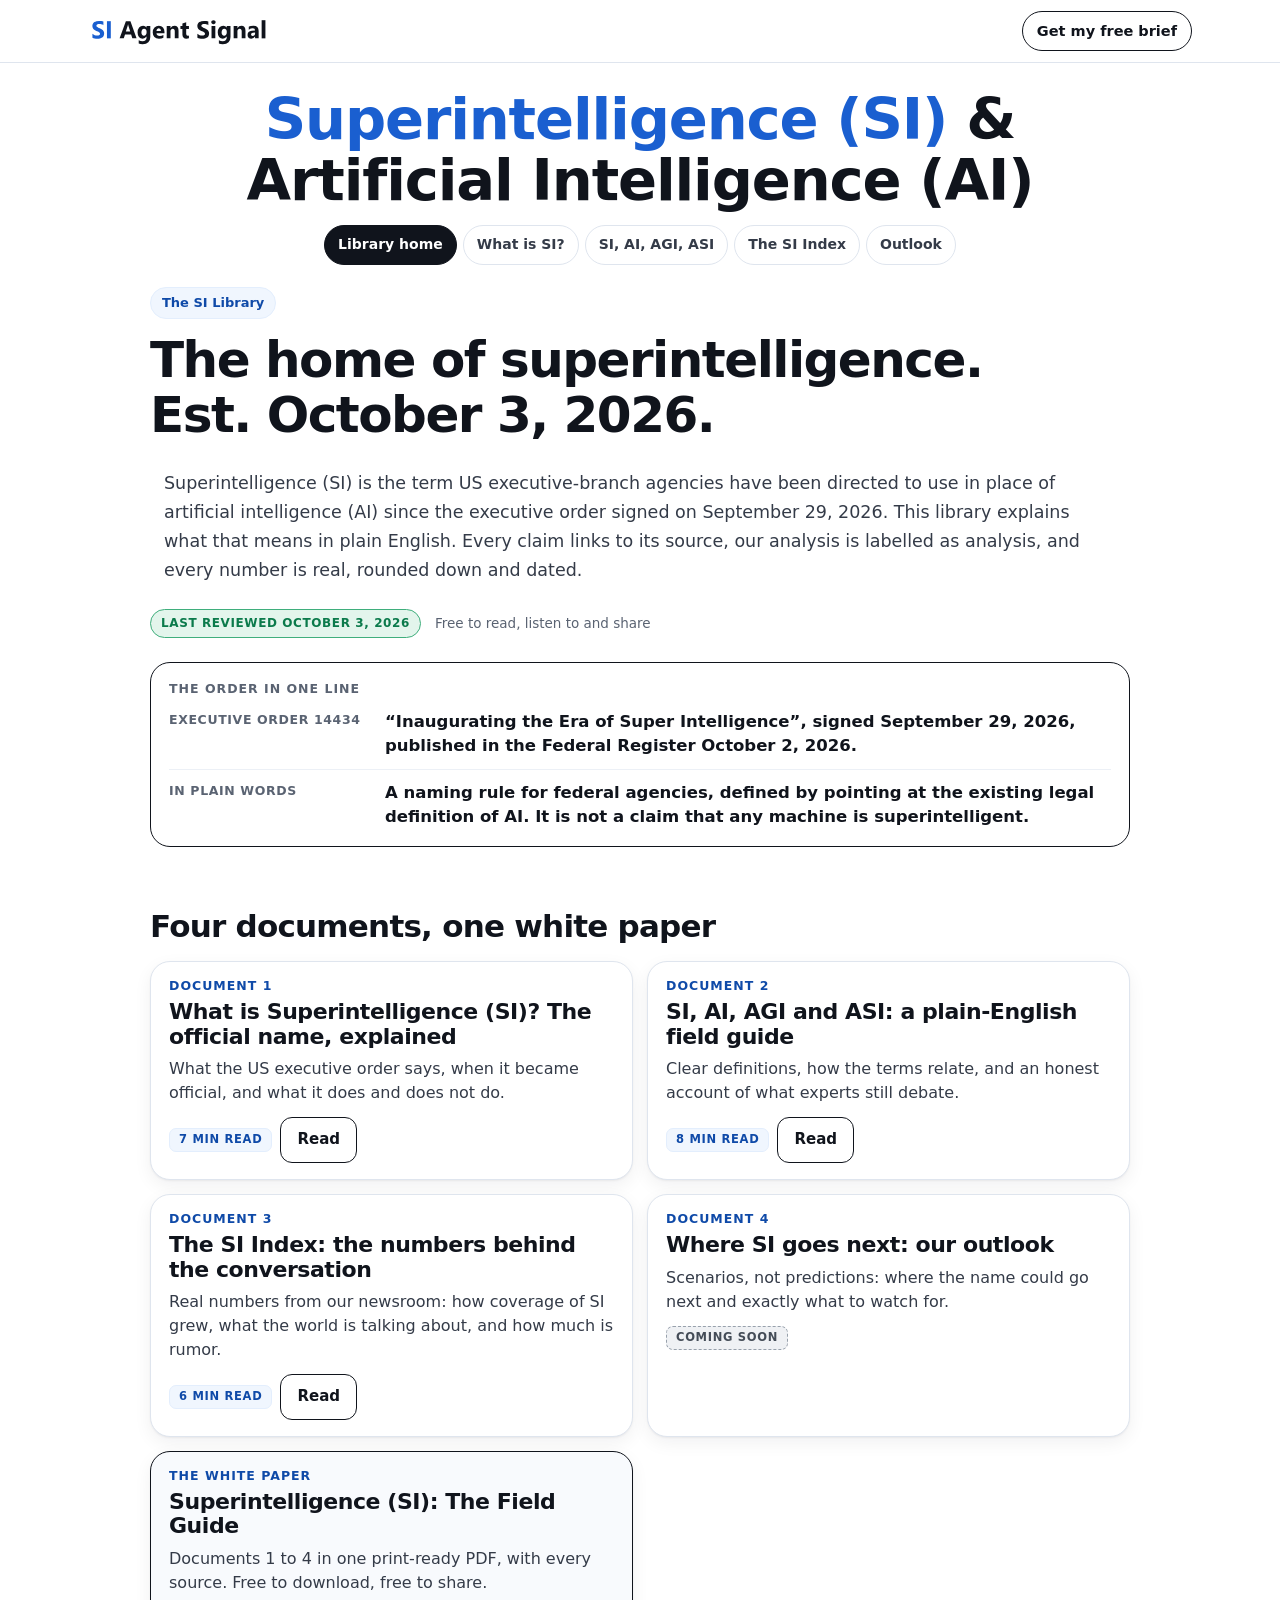
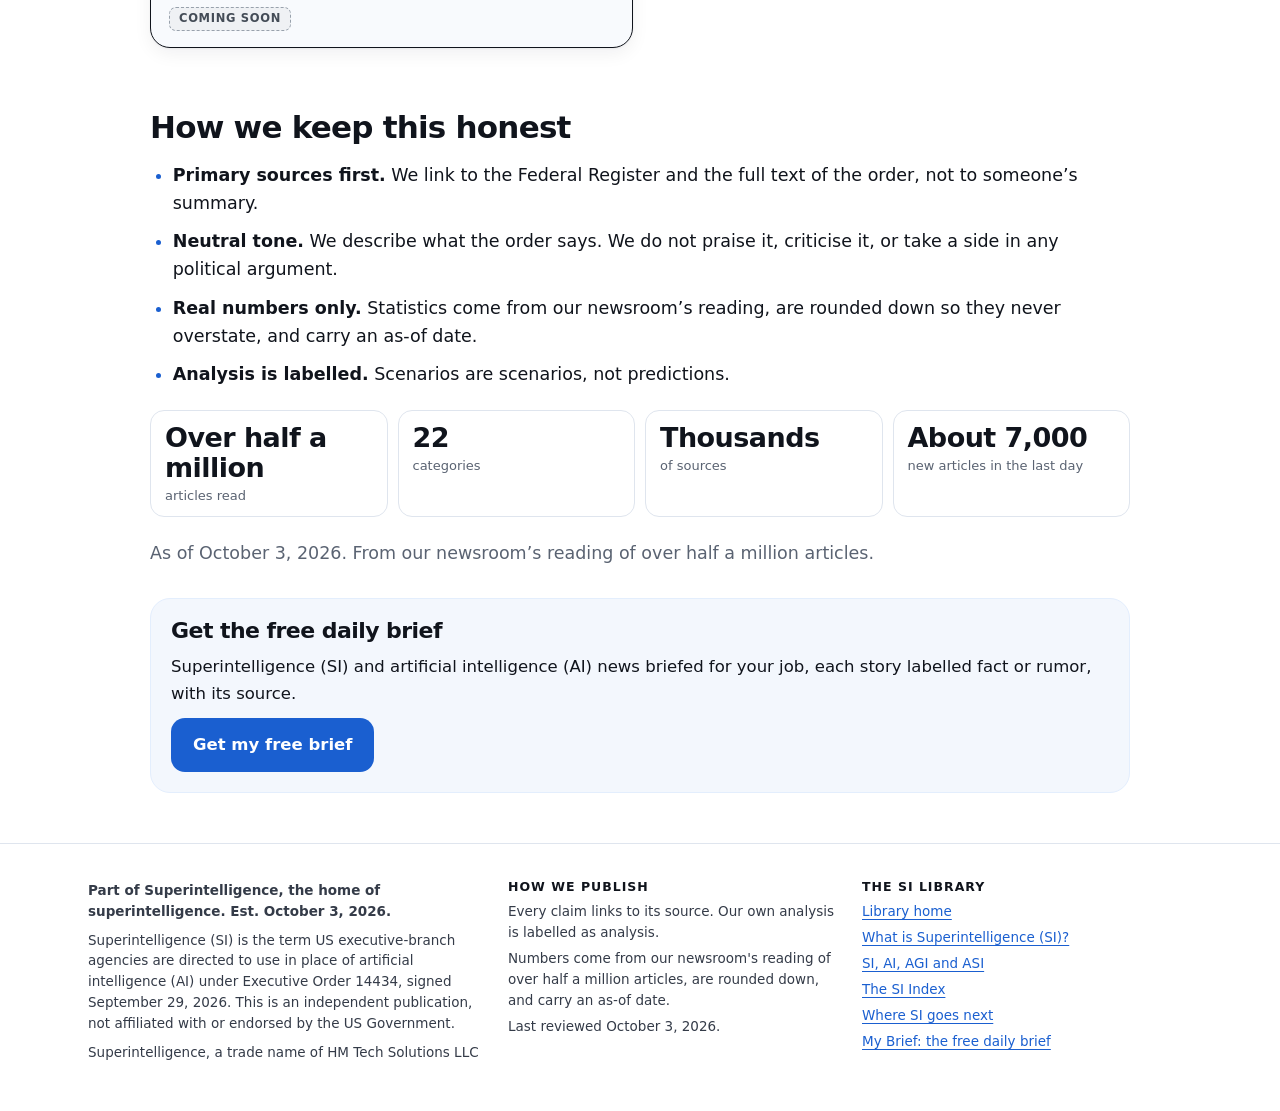
==== si/index.html @ 2bbd4feb "Add SI field guide and SI Index to the SI Library" ====
<!doctype html>
<html lang="en">
<head>
<meta charset="utf-8">
<meta name="viewport" content="width=device-width, initial-scale=1">
<meta http-equiv="Content-Security-Policy" content="default-src 'none'; script-src 'none'; style-src 'self' https://fonts.googleapis.com; font-src https://fonts.gstatic.com; img-src 'self' data:; media-src 'self'; form-action 'none'; base-uri 'none'; object-src 'none'; upgrade-insecure-requests">
<meta name="referrer" content="strict-origin-when-cross-origin">
<meta name="robots" content="noai, noimageai">
<title>The SI Library: Superintelligence (SI) and Artificial Intelligence (AI) explained | The home of superintelligence</title>
<meta name="description" content="The SI Library: clear, sourced explanations of Superintelligence (SI) and Artificial Intelligence (AI), built on the US executive order of September 29, 2026. Four documents and a free white paper.">
<link rel="canonical" href="https://siagentsignal.com/si/">
<link rel="icon" type="image/png" href="../img/mark-a.png">
<meta property="og:type" content="article">
<meta property="og:site_name" content="The SI Library">
<meta property="og:title" content="The home of superintelligence. Est. October 3, 2026.">
<meta property="og:description" content="The SI Library: clear, sourced explanations of Superintelligence (SI) and Artificial Intelligence (AI), built on the US executive order of September 29, 2026. Four documents and a free white paper.">
<meta property="og:url" content="https://siagentsignal.com/si/">
<meta property="og:image" content="https://siagentsignal.com/img/mark-a.png">
<meta name="twitter:card" content="summary">
<meta name="theme-color" content="#ffffff">
<meta name="color-scheme" content="light">
<link rel="preconnect" href="https://fonts.googleapis.com">
<link rel="preconnect" href="https://fonts.gstatic.com" crossorigin>
<link href="https://fonts.googleapis.com/css2?family=Bricolage+Grotesque:opsz,wght@12..96,600;12..96,700;12..96,800&amp;family=Figtree:wght@400;500;600;700;800&amp;display=swap" rel="stylesheet">
<link rel="stylesheet" href="../assets/app.css">
<link rel="stylesheet" href="../assets/live.css">
<link rel="stylesheet" href="si.css">
<script type="application/ld+json">
{"@context": "https://schema.org", "@type": "CollectionPage", "headline": "The home of superintelligence. Est. October 3, 2026.", "description": "The SI Library: clear, sourced explanations of Superintelligence (SI) and Artificial Intelligence (AI), built on the US executive order of September 29, 2026. Four documents and a free white paper.", "datePublished": "2026-10-03", "dateModified": "2026-10-03", "mainEntityOfPage": "https://siagentsignal.com/si/", "inLanguage": "en", "publisher": {"@type": "Organization", "name": "Superintelligence", "url": "https://siagentsignal.com/"}}
</script>
</head>
<body>
<a class="skip" href="#main">Skip to content</a>
<header class="top"><div class="wrap"><a class="brand" href="../" aria-label="SI Agent Signal, back to the home page"><img class="logo" src="../assets/logo.svg" width="193" height="38" alt="SI Agent Signal"></a><a class="top-link" href="../#join-email">Get my free brief</a></div></header>
<div class="wrap"><p class="terms"><span class="t-si">Superintelligence (SI)</span> <span class="t-amp">&amp;</span> <span class="t-ai">Artificial Intelligence (AI)</span></p></div>
<div class="wrap"><nav class="libnav" aria-label="The SI Library"><a href="index.html" aria-current="page">Library home</a><a href="what-is-si.html">What is SI?</a><a href="si-ai-agi.html">SI, AI, AGI, ASI</a><a href="si-index.html">The SI Index</a><a href="si-outlook.html">Outlook</a></nav></div>
<main id="main" class="wrap lib">
<div class="doc wide">
<span class="eyebrow">The SI Library</span>
<h1>The home of superintelligence. Est. October 3, 2026.</h1>
<p class="deck">Superintelligence (SI) is the term US executive-branch agencies have been directed to use in place of artificial intelligence (AI) since the executive order signed on September 29, 2026. This library explains what that means in plain English. Every claim links to its source, our analysis is labelled as analysis, and every number is real, rounded down and dated.</p>
<div class="meta"><span class="reviewed">Last reviewed October 3, 2026</span><span>Free to read, listen to and share</span></div>
<div class="glance"><h2>The order in one line</h2><dl>
  <div><dt>Executive Order 14434</dt><dd>&ldquo;Inaugurating the Era of Super Intelligence&rdquo;, signed September 29, 2026, published in the Federal Register October 2, 2026.</dd></div>
  <div><dt>In plain words</dt><dd>A naming rule for federal agencies, defined by pointing at the existing legal definition of AI. It is not a claim that any machine is superintelligent.</dd></div>
</dl></div>
<h2>Four documents, one white paper</h2>
<div class="libcards"><article class="libcard"><span class="no">Document 1</span><h3><a href="what-is-si.html">What is Superintelligence (SI)? The official name, explained</a></h3><p>What the US executive order says, when it became official, and what it does and does not do.</p><div class="foot-row"><span class="chipx">7 min read</span><a class="btn sm line" href="what-is-si.html">Read</a></div></article><article class="libcard"><span class="no">Document 2</span><h3><a href="si-ai-agi.html">SI, AI, AGI and ASI: a plain-English field guide</a></h3><p>Clear definitions, how the terms relate, and an honest account of what experts still debate.</p><div class="foot-row"><span class="chipx">8 min read</span><a class="btn sm line" href="si-ai-agi.html">Read</a></div></article><article class="libcard"><span class="no">Document 3</span><h3><a href="si-index.html">The SI Index: the numbers behind the conversation</a></h3><p>Real numbers from our newsroom: how coverage of SI grew, what the world is talking about, and how much is rumor.</p><div class="foot-row"><span class="chipx">6 min read</span><a class="btn sm line" href="si-index.html">Read</a></div></article><article class="libcard"><span class="no">Document 4</span><h3>Where SI goes next: our outlook</h3><p>Scenarios, not predictions: where the name could go next and exactly what to watch for.</p><div class="foot-row"><span class="chipx soon">Coming soon</span></div></article><article class="libcard paper"><span class="no">The white paper</span><h3>Superintelligence (SI): The Field Guide</h3><p>Documents 1 to 4 in one print-ready PDF, with every source. Free to download, free to share.</p><div class="foot-row"><span class="chipx soon">Coming soon</span></div></article></div>
<h2>How we keep this honest</h2>
<ul class="pts">
  <li><b>Primary sources first.</b> We link to the Federal Register and the full text of the order, not to someone&rsquo;s summary.</li>
  <li><b>Neutral tone.</b> We describe what the order says. We do not praise it, criticise it, or take a side in any political argument.</li>
  <li><b>Real numbers only.</b> Statistics come from our newsroom&rsquo;s reading, are rounded down so they never overstate, and carry an as-of date.</li>
  <li><b>Analysis is labelled.</b> Scenarios are scenarios, not predictions.</li>
</ul>
<div class="strip" role="group" aria-label="Our newsroom, as of October 3, 2026"><div><b>Over half a million</b><span>articles read</span></div><div><b>22</b><span>categories</span></div><div><b>Thousands</b><span>of sources</span></div><div><b>About 7,000</b><span>new articles in the last day</span></div></div><p class="small">As of October 3, 2026. From our newsroom&rsquo;s reading of over half a million articles.</p>
<aside class="cta"><h2>Get the free daily brief</h2><p>Superintelligence (SI) and artificial intelligence (AI) news briefed for your job, each story labelled fact or rumor, with its source.</p><a class="btn" href="../#join-email">Get my free brief</a></aside>
</div>
</main>
<footer>
  <div class="wrap">
    <div class="foot">
      <div>
        <p><b>Part of Superintelligence, the home of superintelligence. Est. October 3, 2026.</b></p>
        <p>Superintelligence (SI) is the term US executive-branch agencies are directed to use in place of artificial intelligence (AI) under Executive Order 14434, signed September 29, 2026. This is an independent publication, not affiliated with or endorsed by the US Government.</p>
        <p>Superintelligence, a trade name of HM Tech Solutions LLC</p>
      </div>
      <div>
        <h4>How we publish</h4>
        <ul>
          <li>Every claim links to its source. Our own analysis is labelled as analysis.</li>
          <li>Numbers come from our newsroom's reading of over half a million articles, are rounded down, and carry an as-of date.</li>
          <li>Last reviewed October 3, 2026.</li>
        </ul>
      </div>
      <div>
        <h4>The SI Library</h4>
        <ul>
          <li><a href="./">Library home</a></li>
          <li><a href="what-is-si.html">What is Superintelligence (SI)?</a></li>
          <li><a href="si-ai-agi.html">SI, AI, AGI and ASI</a></li>
          <li><a href="si-index.html">The SI Index</a></li>
          <li><a href="si-outlook.html">Where SI goes next</a></li>
          <li><a href="../">My Brief: the free daily brief</a></li>
        </ul>
      </div>
    </div>
  </div>
</footer>
</body>
</html>
---- assets/app.css ----
/* My Brief · siagentsignal.com · brand tokens live here (see BRAND.md). No inline styles anywhere: the CSP forbids them. */
:root{
  --sig:#3b9bf8;          /* Signal Blue: the A mark. Decorative only on white (2.9:1), never body text */
  --acc:#1a5fd0;          /* Deep Signal: buttons, links, active states (5.9:1 on white) */
  --acc-ink:#0f4aa8;      /* text on soft blue, link hover (8.2:1) */
  --acc-soft:#e3eefd; --acc-softer:#f0f6fe;
  --si-mark:#cfe3fe;      /* the one SI highlight: a soft marker under "SI" / "superintelligence" */
  --lilac:#ece8fd; --lilac-ink:#4a3aa8;
  --bg:#ffffff; --band:#f3f7fd; --band-2:#f8fafd;
  --ink:#10141c; --ink-2:#343b48; --muted:#5a6372; --line:#dfe5ee; --line-2:#ecf0f6;
  --fact-ink:#0b7a4b; --fact-bg:#e3f5ec; --fact-line:#3fae7c;
  --amber-ink:#744700; --amber-bg:#fff3d6; --amber-line:#cf9424;
  --grey-ink:#444c57; --grey-bg:#eff1f4; --grey-line:#98a1ac;
  --red-ink:#8a1c2c; --red-bg:#fde8eb; --red-line:#c64a5b;
  --r-xl:28px; --r-lg:20px; --r-md:14px; --r-sm:10px;
  --shadow-1:0 1px 2px rgba(16,20,28,.05),0 6px 18px rgba(16,20,28,.06);
  --shadow-2:0 2px 4px rgba(16,20,28,.05),0 18px 40px rgba(16,20,28,.11);
  --f-d:"Bricolage Grotesque",ui-sans-serif,system-ui,sans-serif;
  --f-b:"Figtree",ui-sans-serif,system-ui,-apple-system,"Segoe UI",sans-serif;
  --wrap:1160px; --gut:16px;
}
@media (min-width:760px){:root{--gut:28px}}
*{box-sizing:border-box}
html{-webkit-text-size-adjust:100%}
@media (prefers-reduced-motion:no-preference){html{scroll-behavior:smooth}}
@media (prefers-reduced-motion:reduce){*,*::before,*::after{transition:none!important;animation:none!important;scroll-behavior:auto!important}}
body{margin:0;background:var(--bg);color:var(--ink);font-family:var(--f-b);font-size:16px;line-height:1.55;overflow-wrap:break-word}
img,svg{display:block;max-width:100%}
a{color:var(--acc);text-underline-offset:3px}
a:hover{color:var(--acc-ink)}
h1,h2,h3,h4{font-family:var(--f-d);letter-spacing:-.015em;line-height:1.1;margin:0}
p{margin:0}
ul,ol,dl,dd{margin:0;padding:0;list-style:none}
button,input,select{font:inherit;color:inherit}
[hidden]{display:none!important}
:focus{outline:none}
:focus-visible{outline:3px solid var(--acc);outline-offset:3px;border-radius:6px}
.on-dark :focus-visible{outline-color:var(--sig)}
.sr{position:absolute!important;width:1px;height:1px;padding:0;margin:-1px;overflow:hidden;clip:rect(0,0,0,0);white-space:nowrap;border:0}
.skip{position:absolute;left:12px;top:-60px;background:var(--ink);color:#fff;padding:10px 14px;border-radius:10px;z-index:99;text-decoration:none}
.skip:focus{top:10px;color:#fff}
.wrap{max-width:var(--wrap);margin:0 auto;padding:0 var(--gut)}
[id]{scroll-margin-top:74px}
/* grid and flex children never grow past their track: sliders inside them scroll instead */
.hero .wrap>*,.grid-2>*,.prod>*,.trust>*,.streak>*,.lvl>*,.final>*,.alc>*,.assembly>*,.signup,.flow,.me>*{min-width:0}
.tnum{font-variant-numeric:tabular-nums}
.small{font-size:13px;color:var(--muted)}
abbr[title]{text-decoration:none}
.si{background:linear-gradient(transparent 60%,var(--si-mark) 60%,var(--si-mark) 94%,transparent 94%);border-radius:2px;padding:0 .06em;-webkit-box-decoration-break:clone;box-decoration-break:clone}
.on-dark .si{--si-mark:rgba(59,155,248,.42)}

/* sliders: one pattern for every swipe row on the page */
.snap{position:relative;display:flex;gap:12px;overflow-x:auto;overscroll-behavior-x:contain;scroll-snap-type:x mandatory;scroll-padding-inline:var(--gut);margin-inline:calc(-1 * var(--gut));padding:4px var(--gut) 14px;scrollbar-width:thin;scrollbar-color:#c3cede transparent}
.snap>*{scroll-snap-align:start;flex:0 0 86%;min-width:0}
@media (prefers-reduced-motion:no-preference){.snap{scroll-behavior:smooth}}
.snap:focus-visible{outline-offset:-3px}
.swipe-hint{font-size:12.5px;color:var(--muted);margin-top:2px}

/* ---------- header + lock-up ---------- */
.top{position:sticky;top:0;z-index:40;background:rgba(255,255,255,.95);border-bottom:1px solid var(--line)}
@supports (backdrop-filter:blur(8px)){.top{backdrop-filter:saturate(1.4) blur(8px)}}
.top .wrap{display:flex;align-items:center;gap:12px;height:62px}
.brand{display:flex;align-items:center;gap:10px;text-decoration:none;color:var(--ink);flex:none;min-width:0}
.brand img{width:34px;height:auto}
.brand-t{display:grid;line-height:1.05}
.brand-t b{font-family:var(--f-d);font-weight:800;font-size:21px;letter-spacing:-.03em}
.brand-t b i{font-style:normal;color:var(--sig)}
.brand-t .tagline{font-size:12px;font-weight:700;color:var(--ink-2);letter-spacing:.005em;margin-top:2px}
.nav{display:none;gap:2px;margin-left:auto}
.nav a{color:var(--ink-2);text-decoration:none;font-weight:600;font-size:14.5px;padding:8px 10px;border-radius:10px}
.nav a:hover{background:var(--band);color:var(--ink)}
@media (min-width:1020px){.nav{display:flex}}
.top-actions{display:flex;align-items:center;gap:8px;margin-left:auto}
@media (min-width:1020px){.top-actions{margin-left:6px}}
.pill-play{display:inline-flex;align-items:center;gap:8px;height:42px;padding:0 15px 0 6px;border-radius:999px;border:0;background:var(--acc);color:#fff;font-weight:700;font-size:14.5px;cursor:pointer}
.pill-play:hover{background:var(--acc-ink)}
.pill-play .ic{width:30px;height:30px;border-radius:50%;background:#fff;display:grid;place-items:center}
.pill-play .ic svg{width:12px;height:12px;fill:var(--acc)}
.btn-ghost{display:none;height:42px;align-items:center;padding:0 14px;border-radius:999px;border:1.5px solid var(--ink);text-decoration:none;color:var(--ink);font-weight:700;font-size:14.5px}
.btn-ghost:hover{background:var(--ink);color:#fff}
@media (min-width:640px){.btn-ghost{display:inline-flex}}
.i-pause{display:none}
.is-playing .i-play{display:none}.is-playing .i-pause{display:block}

/* ---------- player band ---------- */
.player{background:var(--band);border-bottom:1px solid var(--line)}
.player .wrap{display:grid;gap:8px;padding-top:10px;padding-bottom:10px}
@media (min-width:900px){.player .wrap{grid-template-columns:minmax(0,1.2fr) auto;gap:28px;align-items:center;padding-top:16px;padding-bottom:16px}}
.pl-main{display:flex;align-items:center;gap:14px;min-width:0}
.big-play{flex:none;width:56px;height:56px;border-radius:50%;border:0;background:var(--ink);color:#fff;display:grid;place-items:center;cursor:pointer;box-shadow:0 0 0 6px rgba(59,155,248,.2)}
.big-play:hover{background:var(--acc-ink)}
.big-play svg{width:20px;height:20px;fill:#fff}
@media (min-width:900px){.big-play{width:62px;height:62px}}
.pl-txt{min-width:0;flex:1}
.pl-kicker{font-size:11.5px;font-weight:800;letter-spacing:.08em;text-transform:uppercase;color:var(--acc-ink)}
.pl-title{font-family:var(--f-d);font-weight:700;font-size:17px;line-height:1.2;margin-top:2px}
@media (min-width:900px){.pl-title{font-size:19px}}
.pl-bar{display:flex;align-items:center;gap:10px;margin-top:8px}
.track{position:relative;flex:1;height:8px;border-radius:8px;background:#d2deef;cursor:pointer}
.track span{position:absolute;inset:0 auto 0 0;width:0;border-radius:8px;background:var(--acc)}
.pl-time{font-size:13px;color:var(--muted);min-width:74px;text-align:right}
.pl-note{font-size:12.5px;color:var(--muted);margin-top:4px}
.pl-note:empty{display:none}
.pl-st{position:relative;display:flex;align-items:center;gap:6px;min-width:0;overflow-x:auto;scrollbar-width:none}
.pl-st::-webkit-scrollbar{display:none}
.pl-st-l{flex:none;font-size:11.5px;font-weight:800;letter-spacing:.08em;text-transform:uppercase;color:var(--muted);margin-right:2px}
.st-jump{flex:none;display:inline-flex;align-items:center;min-height:36px;padding:0 11px;border-radius:999px;border:1.5px solid var(--line);background:#fff;font-weight:700;font-size:13.5px;color:var(--ink-2);text-decoration:none}
.pl-st-l .narrow{display:none}
@media (max-width:599px){.pl-st-l .wide{display:none}.pl-st-l .narrow{display:inline}}
.st-jump:hover{border-color:var(--ink-2);color:var(--ink)}

/* ---------- stamps (fact vs rumor) ---------- */
.stamp{display:inline-flex;align-items:center;gap:5px;min-height:22px;padding:0 8px;border-radius:6px;font-size:11px;font-weight:800;letter-spacing:.07em;text-transform:uppercase;white-space:nowrap;border:1.5px solid;flex:none}
.stamp.fact{color:var(--fact-ink);background:var(--fact-bg);border-color:var(--fact-line)}
.stamp.wide{color:var(--amber-ink);background:var(--amber-bg);border-color:var(--amber-line)}
.stamp.unconf{color:var(--grey-ink);background:var(--grey-bg);border-color:var(--grey-line);border-style:dashed}
.stamp.denied{color:var(--red-ink);background:var(--red-bg);border-color:var(--red-line)}
.stamp small{font-weight:700;letter-spacing:.02em;text-transform:none;font-size:11px;opacity:.9}
/* the attribution line: small, at the end, new tab */
.src{display:inline-block;font-size:12.5px;color:var(--muted);margin-top:4px}
.src a{color:var(--ink-2);font-weight:600}
.src a:hover{color:var(--acc)}
.src a::after{content:" \2197";font-size:11px}

/* ---------- hero ---------- */
/* The two names, big and bold, first thing after the logo: anyone can read them out loud. Largest text after the logo, so the hero headline below is sized down to sit under it. */
.terms{margin:18px auto 14px;max-width:24ch;text-align:center;font:800 clamp(1.75rem,7.6vw,3.6rem)/1.06 var(--f-d);letter-spacing:-.02em;text-wrap:balance;color:var(--ink)}
.terms .t-si{color:var(--acc)}
@media (min-width:900px){.terms{max-width:none;margin-top:26px}}
.hero{padding:16px 0 30px}
.hero .wrap{display:grid;grid-template-columns:minmax(0,1fr);gap:30px}
@media (min-width:980px){.hero .wrap{grid-template-columns:minmax(0,1.05fr) minmax(0,.95fr);gap:52px;align-items:start}.hero{padding:44px 0 54px}}
.eyebrow{display:inline-flex;align-items:center;gap:8px;font-size:13px;font-weight:700;color:var(--acc-ink);background:var(--acc-softer);border:1px solid var(--acc-soft);padding:5px 11px;border-radius:999px}
.hero h1{font-size:clamp(1.5rem,6.6vw,3rem);font-weight:800;letter-spacing:-.035em;line-height:1.02;margin-top:12px}
.hero h1 em{font-style:normal;color:var(--acc)}
.lead{font-size:16.5px;color:var(--ink-2);margin-top:12px;max-width:560px}
@media (min-width:760px){.lead{font-size:19px;margin-top:14px}}
.signup{margin-top:14px;max-width:560px}
.f-lab{display:block;font-size:14px;font-weight:700;color:var(--ink);margin-bottom:6px}
.join-row{display:flex;gap:8px;flex-wrap:wrap}
.join-row input{flex:1 1 240px;min-width:0;height:54px;border-radius:14px;border:1.5px solid #c3cddb;background:#fff;padding:0 16px;font-size:17px}
.join-row input[aria-invalid="true"]{border-color:var(--red-line)}
.join-row input:focus-visible{outline:3px solid var(--acc);outline-offset:1px;border-color:var(--acc)}
.btn{display:inline-flex;align-items:center;justify-content:center;gap:8px;min-height:54px;padding:0 22px;border-radius:14px;border:0;background:var(--acc);color:#fff;font-weight:700;font-size:16.5px;cursor:pointer;text-decoration:none;flex:none;text-align:center}
.btn:hover{background:var(--acc-ink);color:#fff}
.btn[disabled]{opacity:.65;cursor:progress}
.btn.dark{background:var(--ink)}.btn.dark:hover{background:#2a303b}
.btn.line{background:#fff;color:var(--ink);border:1.5px solid var(--ink)}.btn.line:hover{background:var(--ink);color:#fff}
.btn.sm{min-height:46px;font-size:15px;padding:0 16px;border-radius:12px}
.fine{font-size:13.5px;color:var(--muted);margin-top:8px}
.err{font-size:14px;font-weight:600;color:var(--red-ink);margin-top:6px}
.err:empty{display:none}
.hp{position:absolute;left:-9999px;width:1px;height:1px;overflow:hidden}
.si-note{margin-top:18px;font-size:14px;color:var(--ink-2);max-width:560px;border-left:3px solid var(--sig);padding-left:12px}
.si-note .src{display:block}
.proof{display:grid;grid-template-columns:repeat(3,minmax(0,1fr));gap:8px;margin-top:18px;max-width:560px}
.proof li{background:var(--band-2);border:1px solid var(--line-2);border-radius:14px;padding:10px 12px}
.proof b{display:block;font-family:var(--f-d);font-size:20px;font-weight:800;letter-spacing:-.02em;line-height:1.1}
.proof span{display:block;font-size:12.5px;color:var(--muted);line-height:1.3;margin-top:3px}
@media (max-width:599px){
  .join-row .btn{width:100%}
  .proof b{font-size:17px}.proof span{font-size:11.5px}
  .hero-copy .proof{margin-top:16px}
}

/* ---------- the sign-up flow (step 2 profile, gift chooser, done) ---------- */
.flow{margin-top:4px;border:1.5px solid var(--acc-soft);background:var(--acc-softer);border-radius:var(--r-lg);padding:18px;color:var(--ink)}
.flow h3{font-size:21px}
.flow .s{font-size:14.5px;color:var(--ink-2);margin-top:4px}
.flow .ok-line{display:flex;gap:10px;align-items:flex-start;font-size:14.5px;color:var(--ink-2);background:#fff;border:1px solid var(--line);border-radius:12px;padding:10px 12px;margin-bottom:14px}
.flow .ok-line b{color:var(--ink)}
.f-grid{display:grid;gap:12px;margin-top:14px}
@media (min-width:560px){.f-grid{grid-template-columns:1fr 1fr}}
.f-grid label,.f-l{font-size:13.5px;font-weight:700;color:var(--ink-2);display:block;margin-bottom:5px}
.f-grid input,.f-grid select{width:100%;height:48px;border-radius:12px;border:1.5px solid #c3cddb;background:#fff;padding:0 12px;font-size:16px}
.f-full{grid-column:1/-1}
.seg-pick{display:flex;flex-wrap:wrap;gap:6px;border:0;padding:0;margin:0;min-width:0}
.chk{position:relative;display:inline-flex}
.chk input{position:absolute;opacity:0;inset:0;margin:0;cursor:pointer}
.chk span{display:inline-flex;align-items:center;min-height:38px;padding:0 13px;border-radius:999px;border:1.5px solid var(--line);background:#fff;font-size:14px;font-weight:600;cursor:pointer}
.chk input:checked+span{border-color:var(--acc);background:var(--acc);color:#fff}
.chk input:focus-visible+span{outline:3px solid var(--acc);outline-offset:2px}
.f-actions{display:flex;gap:10px;flex-wrap:wrap;margin-top:14px;align-items:center}
.notnow{border:0;background:none;font-weight:700;color:var(--ink-2);text-decoration:underline;text-underline-offset:3px;cursor:pointer;min-height:44px;padding:0 6px}
.gift-row{margin-top:12px;margin-inline:-18px;padding-inline:18px;scroll-padding-inline:18px}
.gift-row>*{flex:0 0 156px}
.gcard{position:relative;display:flex}
.gcard input{position:absolute;opacity:0;inset:0;margin:0;cursor:pointer}
.gcard .gc{display:flex;flex-direction:column;gap:6px;width:100%;background:#fff;border:1.5px solid var(--line);border-radius:16px;padding:12px;cursor:pointer;min-height:208px}
.gcard input:checked+.gc{border-color:var(--acc);box-shadow:0 0 0 3px var(--acc-soft)}
.gcard input:focus-visible+.gc{outline:3px solid var(--acc);outline-offset:2px}
.gc .art{height:78px;display:grid;place-items:center;background:var(--band);border-radius:12px}
.gc .art img{height:70px;width:auto}
.gc .art svg{width:34px;height:34px;fill:none;stroke:var(--acc);stroke-width:2;stroke-linecap:round;stroke-linejoin:round}
.gc b{font-size:14.5px;line-height:1.25}
.gc .when{align-self:flex-start;font-size:10.5px;font-weight:800;letter-spacing:.06em;text-transform:uppercase;border-radius:5px;padding:2px 6px}
.when.now{background:var(--acc);color:#fff}
.when.made{background:var(--lilac);color:var(--lilac-ink)}
.gc .d{font-size:12.5px;color:var(--muted);line-height:1.35}
.gift-out{margin-top:12px;background:#fff;border:1px solid var(--line);border-radius:16px;padding:14px}
.gift-out:empty{display:none}
.gift-out h4{font-family:var(--f-b);font-size:15.5px;font-weight:800;letter-spacing:0}
.gift-out p{font-size:14px;color:var(--ink-2);margin-top:4px}
.me{display:flex;gap:14px;align-items:center;flex-wrap:wrap;margin-top:10px}
.me-fig{display:flex;align-items:center;gap:12px;background:var(--band);border-radius:16px;padding:10px 16px 10px 10px;min-width:0;max-width:100%}
.me-fig img{height:120px;width:auto}
.badge{min-width:0;display:inline-flex;flex-direction:column;gap:2px;background:#fff;border:1.5px solid var(--acc);border-radius:12px;padding:8px 12px;max-width:180px}
.badge b{font-size:15px;line-height:1.2;overflow-wrap:anywhere}
.badge span{font-size:11.5px;font-weight:700;color:var(--acc-ink);letter-spacing:.03em}
.me-ctl{display:grid;gap:10px;min-width:0;flex:1 1 200px}
.me-ctl input[type=text]{width:100%;height:44px;border-radius:12px;border:1.5px solid #c3cddb;padding:0 12px;font-size:16px}
.wall-prev{display:flex;gap:10px;margin-top:10px;flex-wrap:wrap}
.wall-prev img{height:150px;width:auto;border-radius:10px;border:1px solid var(--line)}
.done-list{display:grid;gap:6px;margin-top:10px}
.done-list li{display:flex;gap:9px;font-size:14.5px;align-items:flex-start}
.done-list li::before{content:"";flex:none;width:18px;height:18px;margin-top:2px;border-radius:6px;background:var(--acc) url("data:image/svg+xml,%3Csvg xmlns='http://www.w3.org/2000/svg' viewBox='0 0 16 16'%3E%3Cpath d='M3.5 8.5l3 3 6-7' fill='none' stroke='%23fff' stroke-width='2.2' stroke-linecap='round' stroke-linejoin='round'/%3E%3C/svg%3E") center/12px no-repeat}
.unlocks{margin-top:12px;font-size:13px;color:var(--ink-2);border-top:1px dashed var(--line);padding-top:10px}

/* ---------- role picker + phone brief ---------- */
.demo-col{min-width:0}
.pick-h{display:flex;align-items:baseline;justify-content:space-between;gap:10px;flex-wrap:wrap}
.pick-h h2{font-size:20px}
.pick-h span{font-size:13px;color:var(--muted)}
.roles{position:relative;display:flex;flex-wrap:wrap;gap:7px;margin:10px 0 0;border:0;padding:0;min-width:0}
.chip-radio{position:relative;display:inline-flex}
.chip-radio input{position:absolute;opacity:0;inset:0;margin:0;cursor:pointer}
.chip-radio span{display:inline-flex;align-items:center;min-height:38px;padding:0 13px;border-radius:12px;border:1.5px solid var(--line);background:#fff;font-weight:700;font-size:14px;color:var(--ink-2);cursor:pointer}
.chip-radio span:hover{border-color:var(--ink-2)}
.chip-radio input:checked+span{background:var(--acc);border-color:var(--acc);color:#fff}
.chip-radio input:focus-visible+span{outline:3px solid var(--acc);outline-offset:2px}
@media (max-width:599px){.roles{flex-wrap:nowrap;overflow-x:auto;margin-inline:calc(-1 * var(--gut));padding:2px var(--gut) 6px;scrollbar-width:none}.roles::-webkit-scrollbar{display:none}.roles .chip-radio{flex:none}}
.phone{position:relative;margin:16px auto 0;max-width:400px;border-radius:44px;background:#eef2f8;padding:12px;box-shadow:var(--shadow-2),inset 0 0 0 1px #e1e7f0}
.screen{border-radius:34px;background:#fff;overflow:hidden;border:1px solid #e3e8f0}
@media (max-width:440px){.phone{padding:0;background:none;box-shadow:none;border-radius:0}.screen{border-radius:22px}}
.sbar{display:flex;justify-content:space-between;align-items:center;padding:12px 22px 4px;font-size:12.5px;font-weight:700;color:var(--ink-2)}
.notch{width:86px;height:22px;border-radius:12px;background:var(--ink)}
@media (max-width:440px){.sbar{display:none}}
.app-h{display:flex;align-items:center;gap:11px;padding:12px 16px;border-bottom:1px solid var(--line-2)}
.app-h img{width:30px;height:auto;flex:none}
.app-h .t1{font-family:var(--f-d);font-weight:800;font-size:17.5px;line-height:1.1}
.app-h .t2{font-size:12.5px;color:var(--muted)}
.chain{position:relative;display:flex;gap:4px;padding:10px 14px 2px;overflow-x:auto;scrollbar-width:none}
.chain::-webkit-scrollbar{display:none}
.chain li{flex:none;font-size:11px;font-weight:700;padding:4px 8px;border-radius:6px;background:var(--band);color:var(--ink-2);border:1px solid var(--line-2)}
.chain li.role{background:var(--acc-soft);color:var(--acc-ink);border-color:#c5dbfa}
.chain li.on{outline:2px solid var(--ink);outline-offset:-1px}
.deck{position:relative;display:flex;gap:10px;overflow-x:auto;overscroll-behavior-x:contain;scroll-snap-type:x mandatory;padding:12px 14px 6px;scroll-padding-inline:14px;scrollbar-width:none}
.deck::-webkit-scrollbar{display:none}
@media (prefers-reduced-motion:no-preference){.deck{scroll-behavior:smooth}}
.deck:focus-visible{outline-offset:-3px;border-radius:12px}
.card{flex:0 0 92%;scroll-snap-align:start;min-height:300px;background:#fff;border:1px solid var(--line);border-radius:20px;padding:16px 16px 14px;box-shadow:var(--shadow-1);display:flex;flex-direction:column}
.c-top{display:flex;gap:6px;align-items:center;flex-wrap:wrap}
.card h3{font-size:18.5px;line-height:1.22;margin-top:10px;font-weight:700}
.c-you{margin-top:10px;font-size:14.5px;line-height:1.45;color:var(--ink-2)}
.c-you b{color:var(--acc-ink)}
.card .src{margin-top:auto;padding-top:10px;border-top:1px dashed var(--line);display:block}
.card.try{background:var(--acc-softer);border-color:#cfe0f8}
.try ol{margin-top:8px;display:grid;gap:5px;counter-reset:s}
.try ol li{counter-increment:s;display:flex;gap:8px;font-size:14px;line-height:1.35}
.try ol li::before{content:counter(s);flex:none;width:20px;height:20px;border-radius:50%;background:#fff;border:1.5px solid var(--acc);color:var(--acc-ink);font-size:11.5px;font-weight:800;display:grid;place-items:center}
.tried{margin-top:auto;padding-top:10px;display:flex;align-items:center;gap:10px;flex-wrap:wrap}
.tried button{min-height:42px;padding:0 14px;border-radius:12px;border:1.5px solid var(--acc);background:#fff;color:var(--acc-ink);font-weight:800;cursor:pointer}
.tried button[aria-pressed="true"]{background:var(--acc);color:#fff}
.tried span{font-size:12.5px;color:var(--muted)}
.ctrl{display:flex;align-items:center;justify-content:space-between;gap:8px;padding:4px 14px 16px}
.ctrl button{min-height:44px;min-width:84px;border-radius:12px;border:1.5px solid var(--line);background:#fff;font-weight:700;cursor:pointer;color:var(--ink)}
.ctrl button:hover{border-color:var(--ink-2)}
.ctrl button:disabled{opacity:.4;cursor:default}
.ctrl .count{font-size:13px;color:var(--muted);font-weight:600}
.demo-foot{display:flex;align-items:center;justify-content:center;gap:10px;margin-top:12px;flex-wrap:wrap}
.linkbtn{border:1.5px solid var(--ink);background:#fff;border-radius:999px;min-height:42px;padding:0 16px;font-weight:700;cursor:pointer;display:inline-flex;align-items:center;gap:8px}
.linkbtn svg{width:16px;height:16px;fill:none;stroke:currentColor;stroke-width:2;stroke-linecap:round;stroke-linejoin:round}
.linkbtn:hover{background:var(--ink);color:#fff}
.share-msg{font-size:13px;color:var(--acc-ink);font-weight:600}
.demo-note{font-size:12.5px;color:var(--muted);text-align:center;margin:10px auto 0;max-width:380px}

/* category chips */
.cat{display:inline-flex;align-items:center;min-height:22px;padding:0 8px;border-radius:6px;font-size:11.5px;font-weight:700;white-space:nowrap;background:#eff1f3;color:#3b434e}
.cat[data-c="agentic-ai"]{background:#efebff;color:#4936b0}
.cat[data-c="enterprise-ai"]{background:#e5efff;color:#1c4d94}
.cat[data-c="policy"]{background:#ddf3f6;color:#0b5867}
.cat[data-c="funding"]{background:#fff1c9;color:#694600}
.cat[data-c="frontier-research"]{background:#f4ecdf;color:#6e4512}
.cat[data-c="security"]{background:#fde5ea;color:#951a39}
.cat[data-c="china-ai"]{background:#f6e8f6;color:#7a2a75}
.cat[data-c="creative-ai"]{background:#fde7f1;color:#8a1e58}
.cat[data-c="consumer-ai"]{background:#ebf5dc;color:#3a6210}
.cat[data-c="open-source-ai"]{background:#e3f4e1;color:#2b6526}
.cat[data-c="benchmarks"]{background:#f2ede4;color:#5a472b}
.cat[data-c="ai-safety"]{background:#e0f1fb;color:#0e5374}
.cat[data-c="silicon"]{background:#e8edf3;color:#36475e}
.cat[data-c="cloud-ai"]{background:#e4f0f9;color:#1d587e}
.cat[data-c="robotics"]{background:#ececfa;color:#3c3e8c}

/* ---------- ticker ---------- */
.ticker{border-block:1px solid var(--line);background:#fff}
.ticker .wrap{display:flex;align-items:center;gap:10px;height:44px}
.tk-label{flex:none;font-size:11.5px;font-weight:800;letter-spacing:.09em;text-transform:uppercase;color:var(--acc-ink);display:flex;align-items:center;gap:7px}
.tk-dot{width:7px;height:7px;border-radius:50%;background:var(--sig)}
.tk-view{position:relative;flex:1;min-width:0;overflow:hidden;-webkit-mask-image:linear-gradient(90deg,transparent,#000 4%,#000 94%,transparent);mask-image:linear-gradient(90deg,transparent,#000 4%,#000 94%,transparent)}
.tk-track{display:flex;gap:34px;width:max-content;animation:tk 80s linear infinite;font-size:14px;color:var(--ink-2);white-space:nowrap}
.tk-track b{color:var(--ink);font-weight:700}
.ticker.paused .tk-track,.tk-view:hover .tk-track{animation-play-state:paused}
@keyframes tk{from{transform:translateX(0)}to{transform:translateX(-50%)}}
@media (prefers-reduced-motion:reduce){.tk-view{overflow-x:auto}.tk-track{animation:none}.tk-dup{display:none}.tk-btn{display:none}}
.tk-btn{flex:none;min-height:32px;padding:0 10px;border-radius:8px;border:1px solid var(--line);background:#fff;font-size:12.5px;font-weight:700;color:var(--ink-2);cursor:pointer}

/* ---------- sections ---------- */
.sec{padding:40px 0;border-top:1px solid var(--line)}
@media (min-width:980px){.sec{padding:60px 0}}
.sec.band{background:var(--band-2)}
.sec-h{display:grid;gap:8px;margin-bottom:22px;max-width:880px}
.sec-k{font-size:12.5px;font-weight:800;letter-spacing:.09em;text-transform:uppercase;color:var(--acc-ink);display:flex;align-items:center;gap:8px}
.sec-k::before{content:"";width:18px;height:3px;border-radius:2px;background:var(--sig)}
.sec-h h2{font-size:clamp(27px,4.6vw,42px);font-weight:800;letter-spacing:-.03em}
.sec-h p{font-size:16.5px;color:var(--ink-2)}
@media (min-width:760px){.sec-h p{font-size:17px}}
.grid-2{display:grid;gap:18px}
@media (min-width:900px){.grid-2{grid-template-columns:1fr 1fr;gap:24px}}
.panel{background:#fff;border:1px solid var(--line);border-radius:var(--r-lg);padding:18px;box-shadow:var(--shadow-1)}
.panel h3{font-size:19px}

/* on air: station tabs + station cards */
.st-tabs{position:relative;display:flex;gap:6px;margin-bottom:12px;overflow-x:auto;scrollbar-width:none;padding:3px 2px}
.st-tabs::-webkit-scrollbar{display:none}
.st-tab{flex:none;min-height:42px;padding:0 13px;border-radius:999px;border:1.5px solid var(--line);background:#fff;font-weight:700;font-size:14.5px;color:var(--ink-2);cursor:pointer}
.st-tab:hover{border-color:var(--ink-2)}
.st-tab[aria-pressed="true"]{background:var(--ink);border-color:var(--ink);color:#fff}
@media (min-width:760px){.st-deck>*{flex-basis:58%}}
@media (min-width:1100px){.st-deck>*{flex-basis:40%}}
.st-card{background:#fff;border:1px solid var(--line);border-radius:var(--r-lg);padding:16px 16px 14px;box-shadow:var(--shadow-1);display:flex;flex-direction:column;gap:10px}
.st-card h3{font-size:20px}
.st-sub{font-size:13px;color:var(--muted);margin-top:3px}
.st-meta{font-size:12.5px;font-weight:700;color:var(--acc-ink);background:var(--acc-softer);border-radius:8px;padding:5px 9px;align-self:flex-start}
.st-list{display:grid;gap:12px}
.st-list li{display:grid;gap:5px;padding-top:10px;border-top:1px solid var(--line-2)}
.st-list li:first-child{border-top:0;padding-top:0}
.st-list p{font-size:15px;font-weight:600;line-height:1.35}
.st-list .src{margin-top:0}
.st-foot{margin-top:auto;font-size:12.5px;color:var(--muted)}

/* one story, four briefs */
.story{display:flex;flex-wrap:wrap;gap:10px 12px;align-items:center;background:#fff;border:1px solid var(--line);border-radius:var(--r-lg);padding:16px 18px;box-shadow:var(--shadow-1)}
.story h3{font-size:19px;flex:1 1 100%;line-height:1.28}
.story .src{flex-basis:100%;margin-top:0}
.four{margin-top:14px}
.four li{background:#fff;border:1px solid var(--line);border-radius:var(--r-md);padding:14px;position:relative}
.four li::before{content:"";position:absolute;left:14px;right:14px;top:0;height:3px;border-radius:0 0 3px 3px;background:var(--sig)}
.four h4{font-size:15px;color:var(--acc-ink);font-family:var(--f-b);font-weight:800;letter-spacing:0}
.four p{font-size:15px;margin-top:6px}
@media (min-width:640px){.four{display:grid;grid-template-columns:1fr 1fr;gap:12px;overflow:visible;margin-inline:0;padding:0}.four>*{flex:auto}.four+.swipe-hint{display:none}}
@media (min-width:1040px){.four{grid-template-columns:repeat(4,1fr)}}
.assembly{margin-top:22px;display:grid;gap:16px}
@media (min-width:980px){.assembly{grid-template-columns:1.25fr .75fr;align-items:center}}
.seg-row{display:flex;flex-wrap:wrap;gap:6px}
.seg{flex:1 1 120px;border-radius:12px;padding:10px 12px;background:#fff;border:1.5px solid var(--line);min-width:0}
.seg b{display:block;font-size:14px}
.seg span{display:block;font-size:12px;color:var(--muted);margin-top:2px}
.seg.role{border-color:var(--acc);background:var(--acc-softer)}
.seg.role span{color:var(--acc-ink)}
@media (max-width:599px){.seg{flex:1 1 calc(50% - 6px);padding:8px 10px}}
.why{font-size:15px;color:var(--ink-2)}
.why b{color:var(--ink)}
.cap{font-size:13px;font-weight:700;color:var(--ink-2);margin-bottom:8px}

/* fact or rumor */
.legend{display:grid;grid-template-columns:1fr 1fr;gap:8px;margin-bottom:16px}
@media (min-width:760px){.legend{grid-template-columns:repeat(4,1fr)}}
.legend li{display:grid;gap:5px;align-content:start;font-size:13px;color:var(--ink-2);background:#fff;border:1px solid var(--line-2);border-radius:12px;padding:10px 12px}
.legend .stamp{justify-self:start}
.rf-list{display:grid;background:#fff;border:1px solid var(--line);border-radius:var(--r-lg);overflow:hidden;box-shadow:var(--shadow-1)}
.rf-list li{display:grid;gap:6px;padding:14px 16px;border-top:1px solid var(--line-2)}
.rf-list li:first-child{border-top:0}
.rf-top{display:flex;gap:6px;flex-wrap:wrap;align-items:center}
.rf-list p{font-size:15.5px;font-weight:600;line-height:1.35}
.rf-list .src{margin-top:0}
.side{display:grid;gap:14px;align-content:start}
.breaking{border:1.5px dashed var(--grey-line);border-radius:var(--r-md);padding:14px;background:#fff}
.breaking h3{font-size:16px;display:flex;align-items:center;gap:8px}
.breaking h3 i{width:9px;height:9px;border-radius:50%;background:var(--grey-line)}
.breaking p{font-size:14px;color:var(--ink-2);margin-top:6px}
.rumor-bars{display:grid;gap:6px;margin-top:10px}
.rumor-bars li{display:grid;grid-template-columns:78px 1fr 34px;gap:8px;align-items:center;font-size:13px}
.rumor-bars .b{height:8px;border-radius:4px;background:var(--grey-line);display:block}
.rumor-bars em{font-style:normal;text-align:right;font-weight:700}

/* stylebook */
.sb{display:grid;gap:12px}
@media (min-width:760px){.sb{grid-template-columns:1fr 1fr}}
.sb>div{background:#fff;border:1px solid var(--line);border-radius:var(--r-md);padding:14px 16px}
.sb dt{font-family:var(--f-d);font-weight:800;font-size:18px;letter-spacing:-.01em}
.sb dd{font-size:15px;color:var(--ink-2);margin-top:6px}
.sb dd .use{display:block;font-size:13px;color:var(--muted);margin-top:6px}
.sb-when{margin-top:14px;font-size:14.5px;color:var(--ink-2)}

/* stats */
.lane-cards>*{flex-basis:78%}
@media (min-width:700px){.lane-cards{display:grid;grid-template-columns:repeat(3,1fr);overflow:visible;margin-inline:0;padding:0}.lane-cards+.swipe-hint{display:none}}
.lane{background:#fff;border:1px solid var(--line);border-radius:var(--r-lg);padding:16px;display:grid;grid-template-columns:1fr auto;gap:6px 12px;align-items:end;box-shadow:var(--shadow-1)}
.lane .cat{grid-column:1/-1;justify-self:start}
.lane .n{font-family:var(--f-d);font-size:26px;font-weight:800;letter-spacing:-.02em;line-height:1.05}
.lane .n small{display:block;font-family:var(--f-b);font-size:12.5px;font-weight:600;color:var(--muted);letter-spacing:0;margin-top:4px}
.spark{display:flex;align-items:flex-end;gap:3px;height:46px}
.spark i{width:9px;border-radius:3px 3px 0 0;background:var(--acc);opacity:.85}
.spark i.part{opacity:.35}
.lfoot{grid-column:1/-1;font-size:12.5px;color:var(--muted);border-top:1px dashed var(--line);padding-top:8px;margin-top:4px}
.rank{display:grid;gap:7px}
.rank li{display:grid;grid-template-columns:140px 1fr 70px;gap:10px;align-items:center;font-size:14px}
@media (max-width:480px){.rank li{grid-template-columns:112px 1fr 62px;font-size:13px}}
.rank .bar{height:10px;border-radius:5px;background:#e0e7f1;overflow:hidden}
.rank .bar i{display:block;height:100%;border-radius:5px;background:var(--ink-2)}
.rank li.mine .bar i{background:var(--acc)}
.rank li.mine .nm{font-weight:800;color:var(--acc-ink)}
.rank em{font-style:normal;text-align:right;font-weight:700;font-size:13px}
.hours{display:flex;align-items:flex-end;gap:1.5px;height:84px;margin-top:12px}
.hours i{flex:1;background:#bccbe0;border-radius:2px 2px 0 0;min-width:1px}
.hours i.last24{background:var(--acc)}
.h-axis{display:flex;justify-content:space-between;gap:8px;font-size:11.5px;color:var(--muted);margin-top:6px}
.fresh{display:inline-flex;align-items:center;gap:6px;font-size:12.5px;font-weight:700;padding:3px 9px;border-radius:999px}
.fresh.ok{background:var(--fact-bg);color:var(--fact-ink)}
.fresh.stale{background:var(--amber-bg);color:var(--amber-ink)}

/* habit + streak + levels */
.loop{display:grid;grid-template-columns:1fr 1fr;gap:8px;counter-reset:l}
@media (min-width:800px){.loop{grid-template-columns:repeat(4,1fr);gap:10px}}
.loop li{background:#fff;border:1px solid var(--line);border-radius:var(--r-md);padding:12px 14px;counter-increment:l}
.loop li::before{content:counter(l);display:grid;place-items:center;width:28px;height:28px;border-radius:50%;background:var(--ink);color:#fff;font-weight:800;font-size:13px;margin-bottom:8px}
.loop h3{font-size:16px}
.loop p{font-size:13.5px;color:var(--ink-2);margin-top:4px}
.streak{margin-top:16px;display:grid;gap:16px}
@media (min-width:900px){.streak{grid-template-columns:1fr 1fr}}
.switch{display:flex;align-items:center;gap:12px;cursor:pointer;font-weight:700;position:relative}
.switch input{position:absolute;opacity:0;width:1px;height:1px}
.switch .tr{width:48px;height:28px;border-radius:999px;background:#c3cddb;position:relative;flex:none;transition:background .15s}
.switch .tr::after{content:"";position:absolute;left:3px;top:3px;width:22px;height:22px;border-radius:50%;background:#fff;transition:left .15s;box-shadow:0 1px 3px rgba(0,0,0,.2)}
.switch input:checked+.tr{background:var(--acc)}
.switch input:checked+.tr::after{left:23px}
.switch input:focus-visible+.tr{outline:3px solid var(--acc);outline-offset:3px}
.week{display:grid;grid-template-columns:repeat(7,1fr);gap:6px;margin-top:12px}
.week li{border-radius:12px;border:1.5px solid var(--line);padding:8px 2px;text-align:center;font-size:12px;font-weight:700;color:var(--ink-2);background:#fff}
.week li b{display:block;font-size:11px;color:var(--muted);font-weight:700;letter-spacing:.04em}
.week li.rest{background:var(--band-2);color:var(--muted);border-style:dashed}
.week li.done{background:var(--acc);border-color:var(--acc);color:#fff}
.week li.done b{color:#dce9fd}
.week li.frozen{background:var(--lilac);border-color:#b9adf3;color:var(--lilac-ink)}
.week li.today{box-shadow:0 0 0 2px var(--ink)}
.week.off{opacity:.5}
.recap{font-size:15px;color:var(--ink-2)}
.recap b{color:var(--ink)}
.lvl{margin-top:16px;display:grid;gap:18px;background:#fff;border:1px solid var(--line);border-radius:var(--r-lg);padding:18px;box-shadow:var(--shadow-1)}
@media (min-width:900px){.lvl{grid-template-columns:auto 1fr;gap:28px;align-items:center;padding:22px 26px}}
.lvl-fig{display:flex;align-items:center;gap:14px;background:var(--band);border-radius:18px;padding:12px 18px 12px 12px;margin:0}
.lvl-fig img{height:150px;width:auto}
.lvl-fig figcaption{display:grid;gap:8px}
.lvl h3{font-size:22px}
.lvl-steps{display:grid;gap:6px;margin-top:12px}
.lvl-steps li{display:grid;grid-template-columns:30px 1fr auto;gap:10px;align-items:center;font-size:14px;padding:8px 10px;border-radius:12px;border:1px solid var(--line-2);background:var(--band-2)}
.lvl-steps li i{font-style:normal;width:28px;height:28px;border-radius:50%;display:grid;place-items:center;font-weight:800;font-size:12.5px;background:#fff;border:1.5px solid var(--line)}
.lvl-steps li em{font-style:normal;font-size:12px;font-weight:700;color:var(--muted)}
.lvl-steps li.got{background:var(--acc-softer);border-color:#cfe0f8}
.lvl-steps li.got i{background:var(--acc);border-color:var(--acc);color:#fff}
.lvl-steps li.next{border-color:var(--acc)}
.xp{margin-top:12px}
.xp-bar{height:10px;border-radius:6px;background:#e0e7f1;overflow:hidden}
.xp-bar span{display:block;height:100%;width:0;background:var(--acc);border-radius:6px}
.xp p{font-size:13px;color:var(--muted);margin-top:6px}

/* pricing */
.tiers>*{flex-basis:84%}
@media (min-width:700px){.tiers{display:grid;grid-template-columns:1fr 1fr;gap:14px;overflow:visible;margin-inline:0;padding:12px 0 0}.tiers+.swipe-hint{display:none}}
@media (min-width:1100px){.tiers{grid-template-columns:repeat(4,1fr)}}
.tiers{padding-top:14px}
.tier{position:relative;background:#fff;border:1.5px solid var(--line);border-radius:var(--r-lg);padding:18px;display:flex;flex-direction:column;gap:10px}
.tier.feat{border-color:var(--acc);box-shadow:0 0 0 4px var(--acc-soft),var(--shadow-1)}
.tier.hero{border-color:var(--ink)}
.flag{position:absolute;top:-12px;left:16px;font-size:11.5px;font-weight:800;letter-spacing:.06em;text-transform:uppercase;padding:4px 10px;border-radius:999px;background:var(--acc);color:#fff}
.tier.hero .flag{background:var(--ink)}
.tier h3{font-size:24px;font-weight:800}
.tier .for{font-size:14px;color:var(--ink-2)}
.price{display:grid;gap:2px}
.price .list{font-size:13.5px;color:var(--muted)}
.price .found{font-family:var(--f-d);font-size:32px;font-weight:800;letter-spacing:-.03em;line-height:1.05}
.price .found small{font-size:15px;font-weight:600;color:var(--muted);letter-spacing:0}
.price .yr{font-size:13.5px;color:var(--ink-2)}
.save{display:inline-flex;align-self:flex-start;font-size:13px;font-weight:800;color:var(--acc-ink);background:var(--acc-soft);padding:4px 9px;border-radius:8px}
.tier ul{display:grid;gap:6px;font-size:14px}
.tier ul li{display:flex;gap:8px;align-items:flex-start}
.tier ul li::before{content:"";flex:none;width:7px;height:7px;margin-top:8px;border-radius:50%;background:var(--sig)}
.tier .cta{margin-top:auto;display:grid;gap:7px}
.tier .cta .btn{width:100%}
.tier .refund,.tier .insider{font-size:12.5px;color:var(--muted);line-height:1.4}
.tier .insider b{color:var(--ink-2)}
.alc{margin-top:16px;display:grid;gap:12px;background:#fff;border:1px solid var(--line);border-radius:var(--r-lg);padding:16px 18px}
@media (min-width:900px){.alc{grid-template-columns:1.2fr 1fr;align-items:center}}
.alc h3{font-size:18px}
.alc-calc{display:flex;align-items:center;gap:12px;flex-wrap:wrap}
.alc-calc input[type=range]{flex:1 1 180px;accent-color:var(--acc);height:28px;min-width:0}
.alc-out{font-size:15px;color:var(--ink-2)}
.alc-out b{font-family:var(--f-d);font-size:22px;color:var(--ink)}
.terms-line{margin-top:14px;font-size:13.5px;color:var(--ink-2)}
.terms-line+.terms-line{margin-top:6px}

/* shop + gift drop */
.prod{display:grid;gap:16px}
@media (min-width:900px){.prod{grid-template-columns:1fr 1fr}}
.prod h3{font-size:19px;display:flex;align-items:center;gap:8px;flex-wrap:wrap}
.tag{font-family:var(--f-b);font-size:11.5px;font-weight:800;letter-spacing:.06em;text-transform:uppercase;padding:3px 8px;border-radius:6px}
.tag.now{background:var(--acc);color:#fff}
.tag.res{background:var(--ink);color:#fff}
.plist{display:grid;margin-top:10px}
.plist li{display:grid;grid-template-columns:1fr auto;gap:4px 12px;padding:11px 0;border-top:1px solid var(--line-2);align-items:center}
.plist li:first-child{border-top:0}
.plist b{font-size:15px}
.plist .d{grid-column:1/2;font-size:13px;color:var(--muted)}
.plist .p{grid-row:1/3;grid-column:2;text-align:right;font-weight:800;font-size:15px}
.plist .p small{display:block;font-weight:600;font-size:11.5px;color:var(--muted)}
.ph{display:inline-block;font-size:10.5px;font-weight:800;letter-spacing:.06em;text-transform:uppercase;color:var(--amber-ink);background:var(--amber-bg);border:1px solid var(--amber-line);border-radius:5px;padding:1px 5px;vertical-align:middle}
.drop{margin-top:18px;display:grid;gap:16px;background:var(--lilac);border-radius:var(--r-lg);padding:18px}
@media (min-width:900px){.drop{grid-template-columns:auto 1fr;align-items:center;gap:26px;padding:22px 26px}}
.drop img{height:130px;width:auto}
.drop h3{font-size:22px;color:var(--ink)}
.drop p{font-size:14.5px;color:var(--ink-2);margin-top:4px}
.drop-list{display:flex;flex-wrap:wrap;gap:6px;margin-top:10px}
.drop-list li{font-size:13.5px;font-weight:600;background:#fff;border:1px solid #d6cdfa;border-radius:999px;padding:6px 11px}

/* behind the desk */
.log{display:grid}
.log li{display:grid;grid-template-columns:62px 1fr;gap:10px;padding:10px 0;border-top:1px solid var(--line-2)}
@media (min-width:600px){.log li{grid-template-columns:86px 1fr}}
.log li:first-child{border-top:0}
.log time{font-size:13px;font-weight:800;color:var(--acc-ink)}
.log p{font-size:14.5px}
.new{display:inline-block;font-size:10.5px;font-weight:800;letter-spacing:.06em;text-transform:uppercase;background:var(--acc);color:#fff;border-radius:5px;padding:1px 6px;margin-right:6px;vertical-align:1px}
.next li{display:flex;gap:8px;font-size:14.5px;padding:7px 0;border-top:1px solid var(--line-2)}
.next li:first-child{border-top:0}
.next li span{flex:none;font-size:10.5px;font-weight:800;letter-spacing:.06em;text-transform:uppercase;color:var(--grey-ink);background:var(--grey-bg);border:1px dashed var(--grey-line);border-radius:5px;padding:2px 6px;height:20px;margin-top:1px}

/* network + trust */
.net{display:grid;gap:8px;grid-template-columns:repeat(2,minmax(0,1fr))}
@media (min-width:1000px){.net{grid-template-columns:repeat(5,minmax(0,1fr))}}
.net li{background:#fff;border:1px solid var(--line);border-radius:var(--r-md);padding:14px}
.net li.hub{grid-column:1/-1;display:flex;flex-wrap:wrap;align-items:center;gap:4px 14px;background:var(--ink);color:#fff;border-color:var(--ink)}
.net li.hub .small{color:#c9d0da}
.net b{display:block;font-size:14.5px;overflow-wrap:anywhere}
.net .small{display:block;margin-top:3px}
.net .you{display:inline-block;margin-left:auto;font-size:11px;font-weight:800;letter-spacing:.06em;text-transform:uppercase;background:var(--sig);color:var(--ink);border-radius:5px;padding:2px 7px}
.trust{display:grid;gap:14px;margin-top:22px}
@media (min-width:900px){.trust{grid-template-columns:1fr 1fr}}
.trust ul{display:grid;gap:7px;margin-top:10px;font-size:14.5px}
.trust ul li{display:flex;gap:9px}
.trust ul li::before{content:"";flex:none;width:18px;height:18px;margin-top:2px;border-radius:6px;background:var(--acc-soft) url("data:image/svg+xml,%3Csvg xmlns='http://www.w3.org/2000/svg' viewBox='0 0 16 16'%3E%3Cpath d='M3.5 8.5l3 3 6-7' fill='none' stroke='%230f4aa8' stroke-width='2.2' stroke-linecap='round' stroke-linejoin='round'/%3E%3C/svg%3E") center/12px no-repeat}

/* final cta (dark) */
.final{background:var(--ink);color:#fff;border-radius:var(--r-xl);padding:26px 20px;display:grid;grid-template-columns:minmax(0,1fr);gap:18px;align-items:center}
@media (min-width:900px){.final{grid-template-columns:auto minmax(0,1fr);padding:36px 40px;gap:36px}}
.final>img{height:170px;width:auto;justify-self:center}
.final h2{font-size:clamp(27px,4.4vw,40px);font-weight:800;letter-spacing:-.03em}
.final p.sub{color:#c9d0da;margin-top:6px}
.final .f-lab{color:#fff}
.final .join-row input{border-color:#4a5363}
.final .fine{color:#b3bcc8}
.final .err{color:#ffd0d6}
.final .btn{background:var(--sig);color:var(--ink)}
.final .btn:hover{background:#fff;color:var(--ink)}
.final .flow{color:var(--ink)}
.final .flow .btn{background:var(--acc);color:#fff}

/* footer */
footer{padding:36px 0 48px;border-top:1px solid var(--line);margin-top:44px}
.foot{display:grid;gap:24px;font-size:13.5px;color:var(--ink-2)}
@media (min-width:900px){.foot{grid-template-columns:1.2fr 1fr 1fr}}
.foot h4{font-family:var(--f-b);font-size:12.5px;font-weight:800;letter-spacing:.08em;text-transform:uppercase;color:var(--ink);margin-bottom:8px}
.foot p+p{margin-top:8px}
.foot ul{display:grid;gap:5px}
.signoff{display:flex;align-items:center;gap:12px;margin-top:14px}
.signoff img{height:70px;width:auto}
.signoff span{font-size:13.5px;font-weight:700;color:var(--ink-2)}

/* checkout dialog: no mascot here, ever */
dialog{border:0;border-radius:var(--r-lg);padding:0;max-width:470px;width:calc(100% - 24px);box-shadow:var(--shadow-2);color:var(--ink)}
dialog::backdrop{background:rgba(16,20,28,.48)}
.dlg{padding:20px}
.dlg h3{font-size:22px}
.dlg ol{display:grid;gap:12px;margin-top:14px}
.dlg ol>li{display:grid;grid-template-columns:24px 1fr;gap:10px}
.dlg ol>li>i{font-style:normal;width:24px;height:24px;border-radius:50%;background:var(--ink);color:#fff;font-size:12px;font-weight:800;display:grid;place-items:center}
.dlg .lbl{font-size:12px;font-weight:800;letter-spacing:.07em;text-transform:uppercase;color:var(--muted)}
.dlg .val{font-size:15px}
.dlg .val ul{display:grid;gap:3px;margin-top:3px}
.dlg .val ul li::before{content:"· "}
.dlg .pay{display:grid;gap:10px;margin-top:16px;padding-top:14px;border-top:1px solid var(--line)}
.dlg .pay p{font-size:13px;color:var(--ink-2);line-height:1.45}
.dlg .x{display:flex;justify-content:space-between;align-items:center;gap:10px;margin-top:12px;flex-wrap:wrap}
.dlg .status{font-size:13px;color:var(--acc-ink);font-weight:700;margin-top:10px}
.dlg .status:empty{display:none}
---- assets/live.css ----
/* Live pieces shared by the SI network sites: "Launched" line + the hourly bulletin (hourly.js).
   The :root block at the top is the only per-site part. No inline styles anywhere: the CSP forbids them. */
:root{--hr-font:var(--f-b);--hr-ink:var(--ink);--hr-ink2:var(--ink-2);--hr-muted:var(--muted);--hr-card:#fff;--hr-line:var(--line);--hr-acc:var(--acc);--hr-soft:var(--band);--hr-r:var(--r-lg);
--hr-conf-bg:var(--fact-bg);--hr-conf-ink:var(--fact-ink);--hr-conf-line:var(--fact-line);--hr-rep-bg:var(--amber-bg);--hr-rep-ink:var(--amber-ink);--hr-rep-line:var(--amber-line);--hr-open-bg:var(--grey-bg);--hr-open-ink:var(--grey-ink);--hr-open-line:var(--grey-line)}
/* hub extras: the logo slot in the header, launched line spacing, stations inside the existing cards */
.top .brand img.logo{width:auto;height:30px;max-width:150px}
@media (min-width:640px){.top .brand img.logo{height:36px;max-width:none}}
.terms+.launched{margin:-6px auto 14px}
.st-list .hr-story{background:none;border:0;border-radius:0;padding:10px 0 0;gap:6px}
.st-list .hr-story:first-child{padding-top:0}
.st-list .hr-story+.hr-story{border-top:1px solid var(--line-2)}
.st-list .hr-h{font-size:15px;font-weight:600}
.st-list .hr-empty{border:1.5px dashed var(--line);border-radius:12px;padding:12px}

[data-hr][hidden]{display:none!important}
.hr-sr{position:absolute!important;width:1px;height:1px;padding:0;margin:-1px;overflow:hidden;clip:rect(0,0,0,0);white-space:nowrap;border:0}

/* Launched line, under the big terms block */
.launched{display:flex;flex-wrap:wrap;justify-content:center;align-items:center;gap:6px 12px;margin:6px auto 0;font:600 15px/1.3 var(--hr-font);color:var(--hr-ink2)}
.launched b{color:var(--hr-ink);font-weight:800}
.launched .fp{display:inline-flex;align-items:center;font-size:12px;font-weight:800;letter-spacing:.07em;text-transform:uppercase;color:var(--hr-acc);border:1.5px solid var(--hr-acc);border-radius:999px;padding:3px 10px}

/* The hourly bulletin */
.hr{display:grid;gap:16px;min-width:0;font-family:var(--hr-font);color:var(--hr-ink)}
.hr-warm{background:var(--hr-card);border:1.5px dashed var(--hr-line);border-radius:var(--hr-r);padding:18px;color:var(--hr-ink2)}
.hr-live{display:grid;gap:16px;min-width:0}
.hr-bar{display:flex;flex-wrap:wrap;align-items:center;gap:8px 14px}
.hr-fp{display:inline-flex;font-size:12px;font-weight:800;letter-spacing:.07em;text-transform:uppercase;color:var(--hr-acc);border:1.5px solid var(--hr-acc);border-radius:999px;padding:3px 10px}
.hr-updated{display:inline-flex;align-items:center;gap:8px;font-size:14px;font-weight:700;color:var(--hr-ink2)}
.hr-updated::before{content:"";width:9px;height:9px;border-radius:50%;background:var(--hr-conf-line);flex:none}
.hr-updated.hr-stale::before{background:var(--hr-rep-line)}
.hr-count{font-size:14px;color:var(--hr-muted)}
.hr-audio{background:var(--hr-card);border:1.5px solid var(--hr-line);border-radius:var(--hr-r);padding:14px;display:grid;gap:8px;min-width:0}
.hr-audio-t{font-size:14.5px;font-weight:700}
.hr-audio audio{width:100%;max-width:100%}
.hr-stories{display:grid;grid-template-columns:minmax(0,1fr);gap:14px}
@media (min-width:760px){.hr-stories{grid-template-columns:repeat(2,minmax(0,1fr))}}
@media (min-width:1080px){.hr-stories{grid-template-columns:repeat(3,minmax(0,1fr))}}
.hr-story{background:var(--hr-card);border:1.5px solid var(--hr-line);border-radius:var(--hr-r);padding:16px;display:flex;flex-direction:column;gap:9px;min-width:0}
.hr-h{font-weight:700;font-size:16.5px;line-height:1.3;color:var(--hr-ink);overflow-wrap:anywhere}
.hr-sum{font-size:14.5px;line-height:1.45;color:var(--hr-ink2);overflow-wrap:anywhere}
.hr-src{font-size:13px;color:var(--hr-muted);margin-top:auto}
.hr-src a{color:var(--hr-acc);overflow-wrap:anywhere}
.hr-empty{background:var(--hr-card);border:1.5px dashed var(--hr-line);border-radius:var(--hr-r);padding:16px;color:var(--hr-ink2);font-size:14.5px}
.hr-stamp{display:inline-flex;align-items:center;font-size:12px;font-weight:800;letter-spacing:.06em;text-transform:uppercase;line-height:1;border:2px solid;border-radius:6px;padding:5px 9px;white-space:nowrap}
.hr-conf{background:var(--hr-conf-bg);color:var(--hr-conf-ink);border-color:var(--hr-conf-line)}
.hr-rep{background:var(--hr-rep-bg);color:var(--hr-rep-ink);border-color:var(--hr-rep-line)}
.hr-open{background:var(--hr-open-bg);color:var(--hr-open-ink);border-color:var(--hr-open-line);border-style:dashed}
.hr-tidbit{font-size:15px;color:var(--hr-ink2);background:var(--hr-soft);border-radius:var(--hr-r);padding:12px 14px;overflow-wrap:anywhere}
.hr-fine{font-size:13px;color:var(--hr-muted);line-height:1.5}
.hr-fine b{color:var(--hr-ink2)}

/* Headline ticker: the page never scrolls sideways, only the strip inside its own box */
.hr-tk{display:flex;align-items:center;gap:10px;background:var(--hr-card);border:1.5px solid var(--hr-line);border-radius:var(--hr-r);padding:8px 8px 8px 0;min-width:0}
.hr-tk-view{flex:1 1 auto;min-width:0;overflow:hidden;border-radius:10px}
.hr-tk-track{display:flex;width:max-content;animation:hr-tk 140s linear infinite}
.hr-tk:hover .hr-tk-track,.hr-tk-view:focus-within .hr-tk-track,.hr-paused .hr-tk-track{animation-play-state:paused}
.hr-tk-i{display:inline-flex;align-items:center;gap:8px;white-space:nowrap;font-size:14px;padding:4px 26px 4px 12px;color:var(--hr-ink)}
.hr-tk-i .hr-stamp{font-size:10.5px;padding:3px 7px;border-width:1.5px}
.hr-tk-o{color:var(--hr-muted)}
.hr-tk-btn{flex:none;min-height:36px;padding:0 12px;border:1.5px solid var(--hr-line);border-radius:999px;background:var(--hr-card);font:700 13px var(--hr-font);color:var(--hr-ink2);cursor:pointer}
.hr-tk-btn:hover{border-color:var(--hr-acc);color:var(--hr-acc)}
@keyframes hr-tk{to{transform:translateX(-50%)}}
@media (prefers-reduced-motion:reduce){
  .hr-tk-track{animation:none;width:auto;flex-wrap:wrap}
  .hr-tk-dup,.hr-tk-btn{display:none}
  .hr-tk-view{overflow:visible}
}
@media (max-width:480px){.hr-tk-i{white-space:normal;max-width:78vw}}

/* 404 page */
.nf404{max-width:720px;margin:0 auto;padding:28px 16px 64px;display:grid;gap:14px;justify-items:start;font-family:var(--hr-font);color:var(--hr-ink)}
.nf404 h1{font-size:clamp(28px,6vw,44px);line-height:1.1}
.nf404-k{font-size:12.5px;font-weight:800;letter-spacing:.09em;text-transform:uppercase;color:var(--hr-muted)}
.nf404-img{width:auto;height:200px;max-width:100%}
---- si/si.css ----
/* The SI Library. Tokens, fonts, header, terms block and footer come from ../assets/app.css + live.css (the hub design system).
   No inline styles anywhere: the CSP forbids them. */
.libnav{display:flex;flex-wrap:wrap;gap:6px;justify-content:center;margin:12px auto 0;padding:0;max-width:760px}
.libnav a{display:inline-flex;align-items:center;min-height:40px;padding:0 13px;border-radius:999px;border:1.5px solid var(--line);color:var(--ink-2);font-weight:700;font-size:14px;text-decoration:none;background:#fff}
.libnav a:hover{border-color:var(--ink-2);color:var(--ink)}
.libnav a[aria-current="page"]{background:var(--ink);border-color:var(--ink);color:#fff}
.top-link{display:none;align-items:center;min-height:40px;padding:0 14px;border-radius:999px;border:1.5px solid var(--ink);color:var(--ink);font-weight:700;font-size:14.5px;text-decoration:none;margin-left:auto}
.top-link:hover{background:var(--ink);color:#fff}
@media (min-width:560px){.top-link{display:inline-flex}}

.lib{padding-top:22px;padding-bottom:6px}
.launched,.launched b{text-align:center}
.doc{max-width:760px;margin:0 auto}
.doc.wide{max-width:980px}
.doc>*{min-width:0}
.doc h1{font-size:clamp(30px,5.6vw,50px);font-weight:800;letter-spacing:-.03em;margin:14px 0 14px;text-wrap:balance}
.deck{font-size:clamp(18px,2.4vw,21px);line-height:1.5;color:var(--ink-2)}
.doc h2{font-size:clamp(24px,3.6vw,31px);font-weight:800;letter-spacing:-.025em;margin:2em 0 .55em;text-wrap:balance}
.doc h3{font-size:19px;font-weight:700;margin:1.5em 0 .4em}
.doc p{margin:0 0 1.05em;font-size:17.5px;line-height:1.65}
.doc ul.pts,.doc ol.pts{display:grid;gap:.6em;margin:0 0 1.2em;padding-left:1.3em;font-size:17.5px;line-height:1.6}
.doc ul.pts{list-style:disc}.doc ol.pts{list-style:decimal}
.doc ul.pts li::marker,.doc ol.pts li::marker{color:var(--acc);font-weight:800}
.meta{display:flex;flex-wrap:wrap;gap:8px 14px;align-items:center;margin:18px 0 0;font-size:13.5px;color:var(--muted)}
.reviewed{display:inline-flex;align-items:center;padding:4px 10px;border:1.5px solid var(--fact-line);background:var(--fact-bg);color:var(--fact-ink);border-radius:999px;font-weight:800;font-size:12px;letter-spacing:.05em;text-transform:uppercase}
.listen{margin:22px 0 0;padding:14px 16px;border:1.5px solid var(--line);border-radius:var(--r-lg);background:var(--band-2)}
.listen h2{font:800 12.5px/1 var(--f-b);letter-spacing:.08em;text-transform:uppercase;color:var(--muted);margin:0 0 10px}
.listen audio{width:100%;height:44px;display:block}
.listen p{font-size:13.5px;color:var(--muted);margin:8px 0 0}
.glance{margin:24px 0;border:1.5px solid var(--ink);border-radius:var(--r-lg);padding:6px 18px;background:#fff}
.glance h2{font:800 12.5px/1 var(--f-b);letter-spacing:.08em;text-transform:uppercase;color:var(--muted);margin:14px 0 4px}
.glance dl{display:grid}
.glance dl>div{display:grid;gap:2px;padding:11px 0;border-top:1px solid var(--line-2)}
.glance dl>div:first-child{border-top:0}
.glance dt{font-size:12.5px;font-weight:800;letter-spacing:.05em;text-transform:uppercase;color:var(--muted)}
.glance dd{font-size:16.5px;line-height:1.45;font-weight:600}
@media (min-width:700px){.glance dl>div{grid-template-columns:200px 1fr;gap:16px}}
.toc{margin:22px 0 0;padding:14px 18px;border:1.5px solid var(--line);border-radius:var(--r-md);background:#fff}
.toc h2{font:800 12.5px/1 var(--f-b);letter-spacing:.08em;text-transform:uppercase;color:var(--muted);margin:0 0 8px}
.toc ol{display:grid;gap:4px;padding-left:1.2em;list-style:decimal;font-size:15.5px}
.q{margin:14px 0;padding:11px 15px;border-left:4px solid var(--sig);background:var(--acc-softer);border-radius:0 12px 12px 0;font-size:17px;line-height:1.55}
.q cite{display:block;margin-top:4px;font-size:13px;font-style:normal;color:var(--muted)}
.call{border:1.5px solid var(--line);border-radius:var(--r-md);padding:14px 18px;margin:20px 0;background:#fff}
.call>:last-child{margin-bottom:0}
.call h3{margin-top:0}
.call.not{border-color:var(--amber-line);background:var(--amber-bg)}
.call.analysis{border-color:#b9aef0;background:var(--lilac)}
.call.fact{border-color:var(--fact-line);background:var(--fact-bg)}
.tag{display:inline-flex;align-items:center;min-height:24px;padding:0 9px;border-radius:7px;font-size:11.5px;font-weight:800;letter-spacing:.07em;text-transform:uppercase;border:1.5px solid;margin-bottom:10px}
.tag.analysis{color:var(--lilac-ink);background:#fff;border-color:#b9aef0}
.tag.fact{color:var(--fact-ink);background:#fff;border-color:var(--fact-line)}
.tag.not{color:var(--amber-ink);background:#fff;border-color:var(--amber-line)}
.timeline{display:grid;margin:14px 0 22px;border-left:3px solid var(--acc-soft);padding-left:0}
.timeline>div{display:grid;gap:2px;padding:10px 0 10px 18px;position:relative}
.timeline>div::before{content:"";position:absolute;left:-9px;top:17px;width:15px;height:15px;border-radius:50%;background:#fff;border:3px solid var(--acc)}
.timeline dt{font-weight:800;font-size:16px}
.timeline dd{font-size:16.5px;line-height:1.5;color:var(--ink-2)}
.tbl-wrap{overflow-x:auto;margin:18px 0 22px;border:1.5px solid var(--line);border-radius:var(--r-md);-webkit-overflow-scrolling:touch}
.tbl{width:100%;min-width:600px;border-collapse:collapse;font-size:15.5px;line-height:1.5}
.tbl th,.tbl td{text-align:left;vertical-align:top;padding:11px 14px;border-top:1px solid var(--line-2)}
.tbl thead th{border-top:0;background:var(--band);font-size:12.5px;letter-spacing:.06em;text-transform:uppercase;color:var(--muted)}
.tbl tbody th{font-weight:800;white-space:nowrap}
.fnref a{text-decoration:none;font-weight:800;font-size:.82em;padding:0 1px}
.notes{margin-top:2.4em;padding-top:8px;border-top:2px solid var(--ink)}
.notes ol{display:grid;gap:8px;padding-left:1.5em;list-style:decimal;font-size:14.5px;line-height:1.5;color:var(--ink-2)}
.notes li{padding-left:2px;overflow-wrap:anywhere}
.notes .back{text-decoration:none;font-weight:800;margin-left:4px}
.pager{display:grid;gap:12px;margin:34px 0 0}
@media (min-width:700px){.pager{grid-template-columns:1fr 1fr}}
.pager a{display:grid;gap:3px;padding:14px 16px;border:1.5px solid var(--line);border-radius:var(--r-md);text-decoration:none;color:var(--ink)}
.pager a:hover{border-color:var(--ink)}
.pager small{font-size:12px;font-weight:800;letter-spacing:.07em;text-transform:uppercase;color:var(--muted)}
.pager b{font:800 18px/1.2 var(--f-d)}
.cta{margin:30px 0 0;padding:20px;border-radius:var(--r-lg);background:var(--band);border:1.5px solid var(--acc-soft);display:grid;gap:10px;justify-items:start}
.cta h2{margin:0;font-size:22px}
.cta p{margin:0;font-size:16.5px}
.stamp-line{margin-top:26px;font-size:13.5px;color:var(--muted)}

/* library home */
.libcards{display:grid;gap:14px;margin:18px 0 8px}
@media (min-width:760px){.libcards{grid-template-columns:1fr 1fr}}
.libcard{border:1.5px solid var(--line);border-radius:var(--r-lg);padding:18px 18px 16px;background:#fff;display:grid;gap:8px;align-content:start;box-shadow:var(--shadow-1)}
.libcard .no{font:800 12.5px/1 var(--f-b);letter-spacing:.08em;text-transform:uppercase;color:var(--acc-ink)}
.libcard h3{margin:0;font-size:22px;letter-spacing:-.02em}
.libcard h3 a{color:var(--ink);text-decoration:none}
.libcard h3 a:hover{color:var(--acc)}
.libcard p{margin:0;font-size:16px;line-height:1.5;color:var(--ink-2)}
.libcard .foot-row{display:flex;flex-wrap:wrap;gap:8px;align-items:center;margin-top:4px;font-size:13px;color:var(--muted)}
.chipx{display:inline-flex;align-items:center;min-height:24px;padding:0 9px;border-radius:7px;font-size:11.5px;font-weight:800;letter-spacing:.06em;text-transform:uppercase;background:var(--acc-softer);color:var(--acc-ink);border:1px solid var(--acc-soft)}
.chipx.soon{background:var(--grey-bg);color:var(--grey-ink);border:1px dashed var(--grey-line)}
.libcard.paper{border-color:var(--ink);background:var(--band-2)}
.strip{display:grid;gap:10px;margin:22px 0;grid-template-columns:1fr 1fr}
@media (min-width:760px){.strip{grid-template-columns:repeat(4,1fr)}}
.strip>div{border:1.5px solid var(--line);border-radius:var(--r-md);padding:12px 14px;background:#fff}
.strip b{display:block;font:800 clamp(20px,3vw,27px)/1.1 var(--f-d);letter-spacing:-.02em;color:var(--ink)}
.strip span{display:block;margin-top:4px;font-size:13px;color:var(--muted);line-height:1.35}

/* charts (inline SVG, drawn to scale from si-library-stats JSON) */
.fig{margin:24px 0;padding:14px 14px 12px;border:1.5px solid var(--line);border-radius:var(--r-lg);background:#fff}
.fig h3{margin:0 0 4px;font-size:18px}
.fig .sub{font-size:14px;color:var(--muted);margin:0 0 8px;line-height:1.4}
.fig svg{width:100%;max-width:560px;height:auto;display:block;margin:0 auto}
.fig figcaption{margin-top:8px;font-size:13px;line-height:1.45;color:var(--muted)}
.c-ax{stroke:var(--line);stroke-width:1}
.c-grid{stroke:var(--line-2);stroke-width:1}
.c-lab{font:600 14.5px var(--f-b);fill:#343b48}
.c-lab-s{font:600 13px var(--f-b);fill:#5a6372}
.c-val{font:800 15px var(--f-b);fill:#10141c}
.c-note{font:700 13px var(--f-b);fill:#8a1c2c}
.bar{fill:var(--acc)}
.bar.alt{fill:#98a1ac}
.bar.hot{fill:#0f4aa8}
.bar.soft{fill:#9cc4fb}
.line-si{fill:none;stroke:var(--acc);stroke-width:3;stroke-linejoin:round;stroke-linecap:round}
.line-agi{fill:none;stroke:#cf9424;stroke-width:3;stroke-linejoin:round;stroke-linecap:round;stroke-dasharray:6 5}
.dot-si{fill:var(--acc)}.dot-agi{fill:#cf9424}
.mark{stroke:#c64a5b;stroke-width:2;stroke-dasharray:4 4}
.avg{stroke:#444c57;stroke-width:1.5;stroke-dasharray:3 4}
.legend{display:flex;flex-wrap:wrap;gap:6px 16px;margin:4px 0 6px;font-size:13px;color:var(--ink-2)}
.legend i{display:inline-block;width:22px;height:0;border-top:3px solid var(--acc);vertical-align:middle;margin-right:6px}
.legend i.agi{border-top:3px dashed #cf9424}
.legend i.avg{border-top:2px dashed #444c57}
.legend i.mark{border-top:2px dashed #c64a5b}
.ladder .step{fill:#fff;stroke:var(--ink);stroke-width:2}
.ladder .step.top{fill:var(--acc-soft)}
.ladder .step.fed{fill:var(--si-mark);stroke:var(--acc)}
.ladder .t1{font:800 19px var(--f-d);fill:#10141c}
.ladder .t2{font:600 14.5px var(--f-b);fill:#343b48}
.ladder .t2s{font:700 13px var(--f-b);fill:#0f4aa8}
.ladder .t3{font:800 12.5px var(--f-b);fill:#0f4aa8;letter-spacing:.06em}

.printonly{display:none}
@media print{
  @page{margin:18mm 16mm}
  .top,.libnav,.listen,.cta,.skip,.pager,.top-link{display:none!important}
  body{font-size:11pt;color:#000;background:#fff}
  .doc,.doc.wide{max-width:none}
  .doc p,.doc ul.pts,.doc ol.pts{font-size:11pt}
  .terms{font-size:22pt;margin:4pt 0}
  a{color:#000;text-decoration:underline}
  .fig,.call,.libcard,.glance,.tbl-wrap,.timeline>div,.q{break-inside:avoid}
  .doc h2,.doc h3{break-after:avoid}
  footer{margin-top:18pt;padding-top:10pt}
  .printonly{display:block;font-size:10pt;color:#333;margin:6pt 0}
  .tbl-wrap{overflow:visible}.tbl{min-width:0}
}
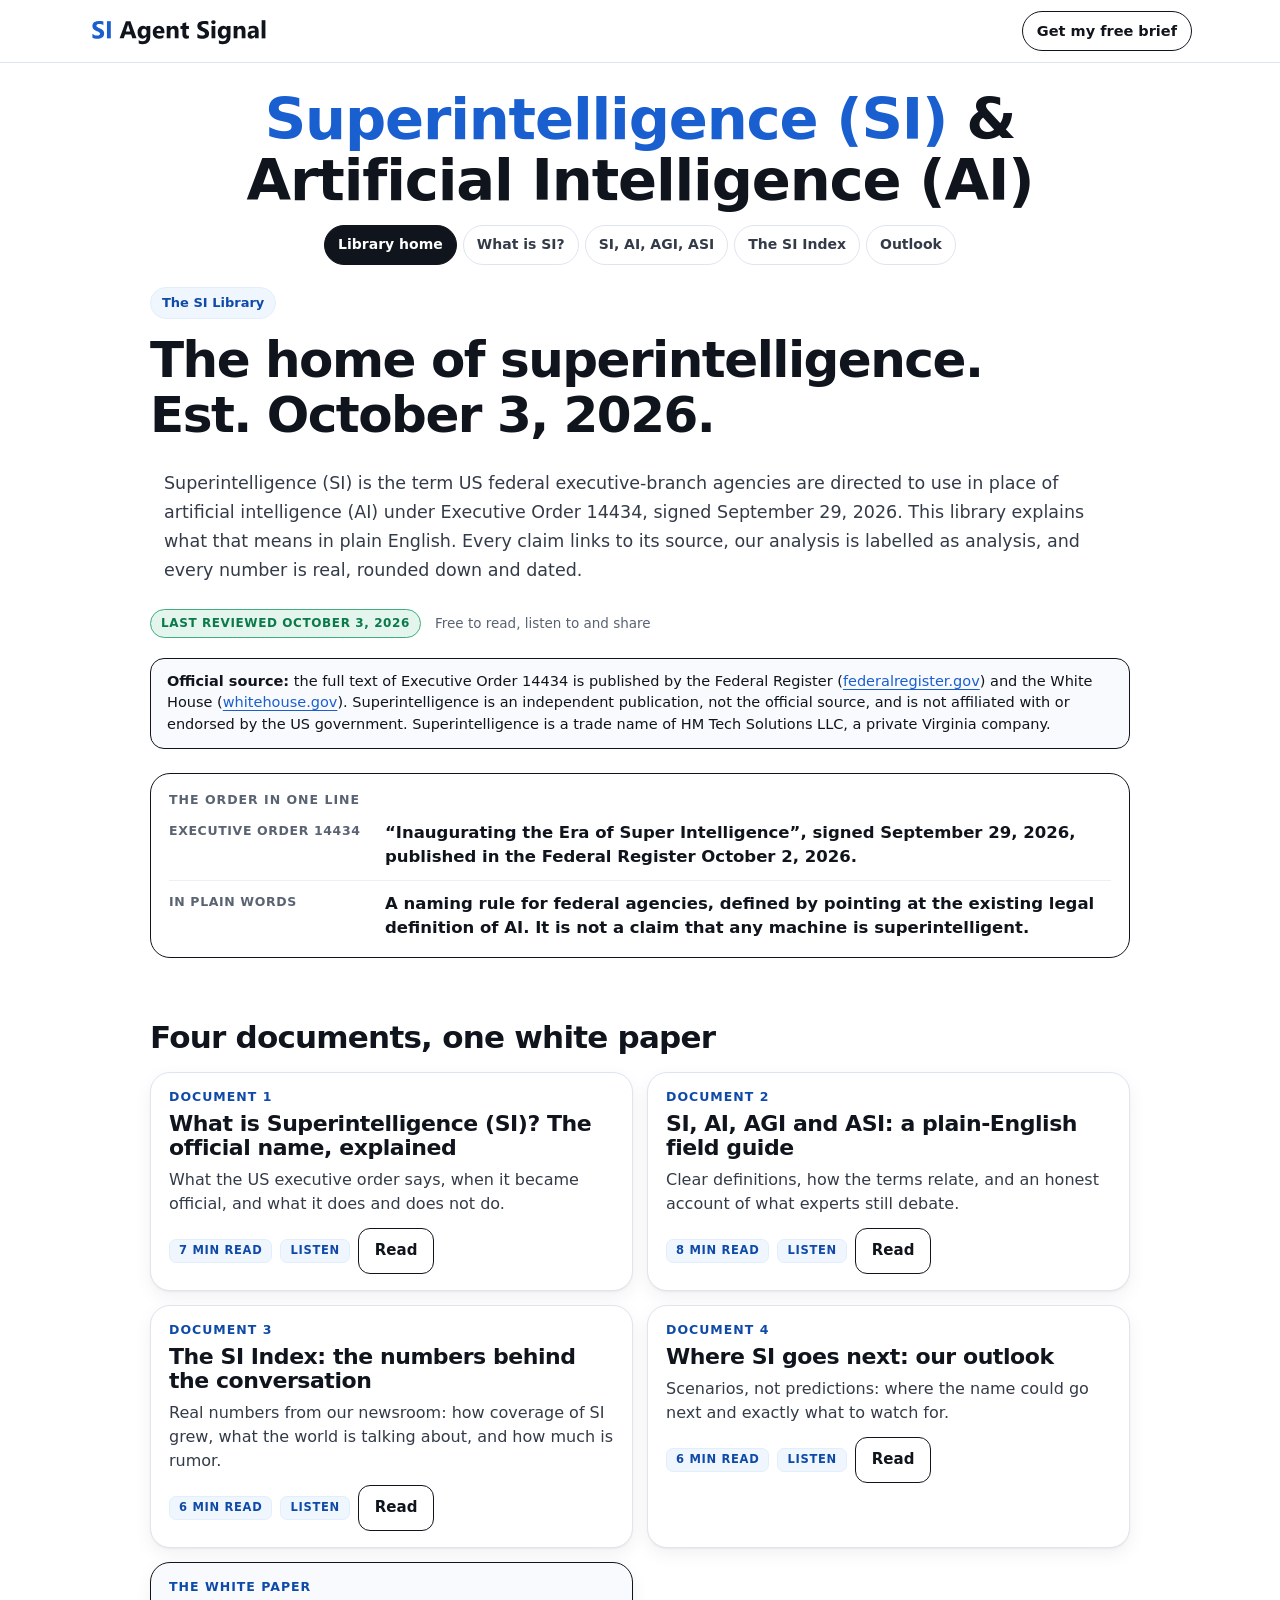
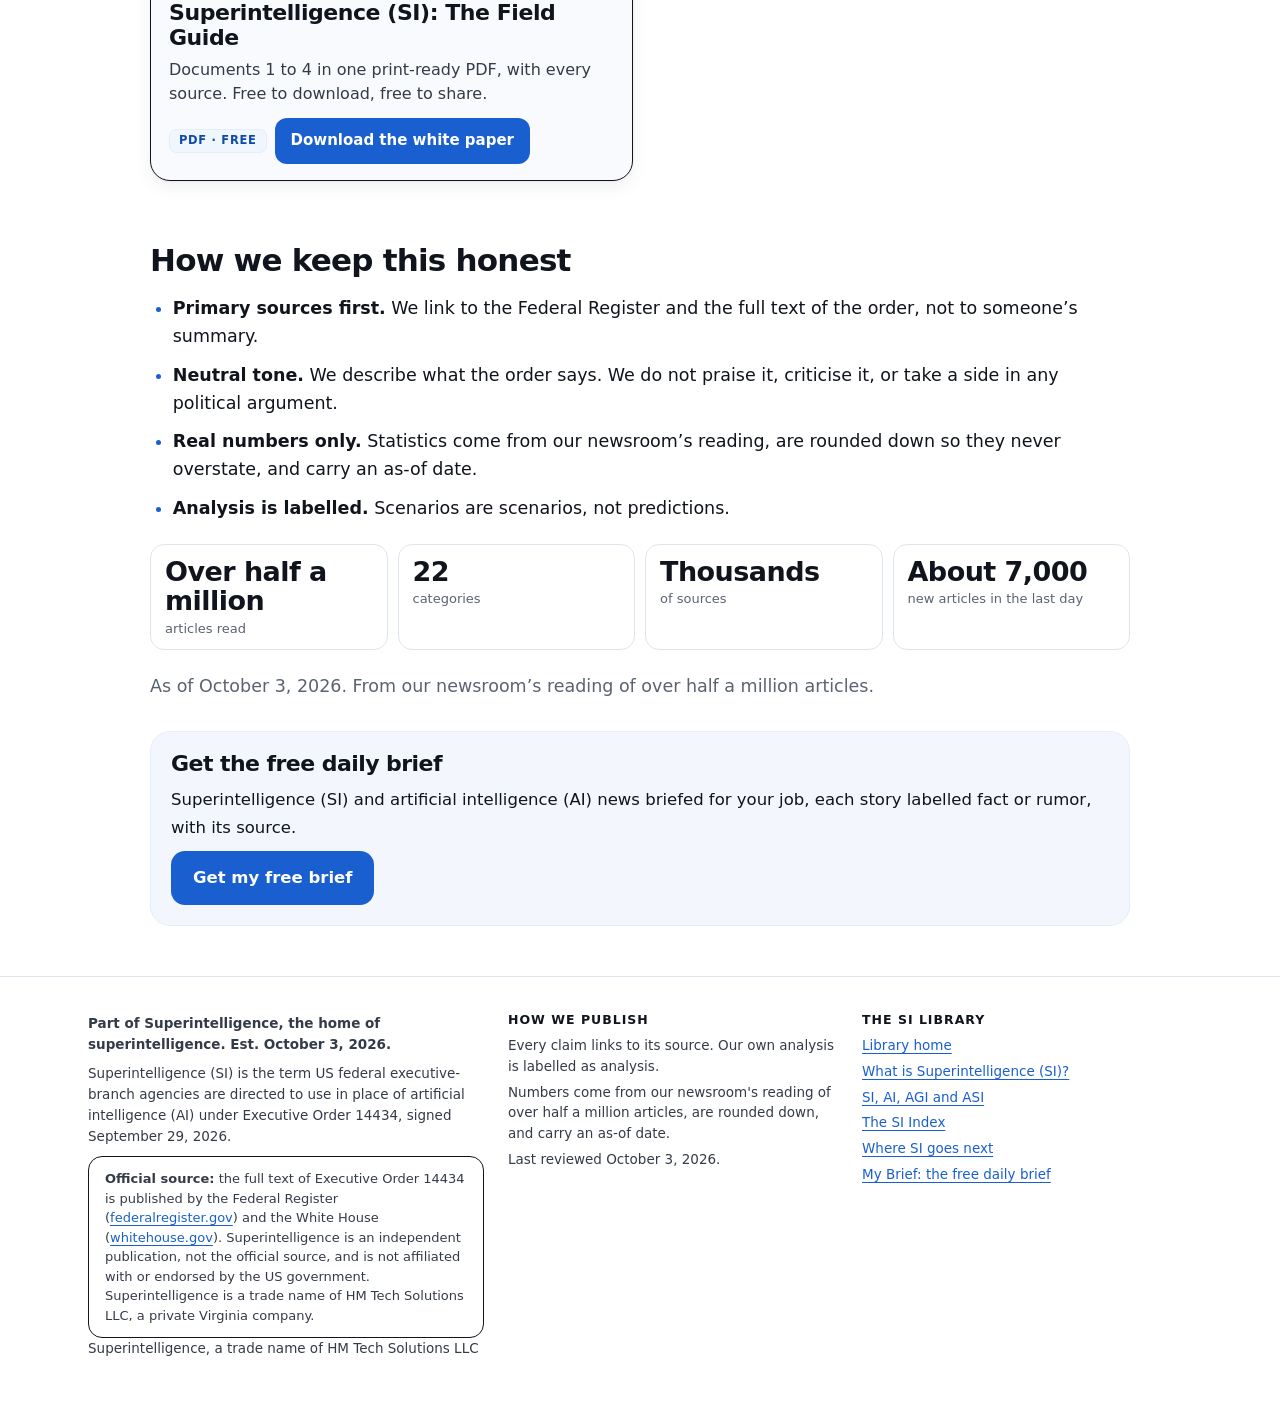
==== commit 693721a9: "SI Library: outlook, audio, white paper PDF, official-source notice" ====
--- a/si/index.html
+++ b/si/index.html
@@ -38,14 +38,15 @@
 <div class="doc wide">
 <span class="eyebrow">The SI Library</span>
 <h1>The home of superintelligence. Est. October 3, 2026.</h1>
-<p class="deck">Superintelligence (SI) is the term US executive-branch agencies have been directed to use in place of artificial intelligence (AI) since the executive order signed on September 29, 2026. This library explains what that means in plain English. Every claim links to its source, our analysis is labelled as analysis, and every number is real, rounded down and dated.</p>
+<p class="deck">Superintelligence (SI) is the term US federal executive-branch agencies are directed to use in place of artificial intelligence (AI) under Executive Order 14434, signed September 29, 2026. This library explains what that means in plain English. Every claim links to its source, our analysis is labelled as analysis, and every number is real, rounded down and dated.</p>
 <div class="meta"><span class="reviewed">Last reviewed October 3, 2026</span><span>Free to read, listen to and share</span></div>
+<aside class="official" aria-label="Official source and independence notice"><p><b>Official source:</b> the full text of Executive Order 14434 is published by the Federal Register (<a href="https://www.federalregister.gov/documents/2026/10/02/2026-20321/inaugurating-the-era-of-super-intelligence" target="_blank" rel="noopener">federalregister.gov<span class="sr"> (opens in a new tab)</span></a>) and the White House (<a href="https://www.whitehouse.gov/presidential-actions/2026/09/inaugurating-the-era-of-super-intelligence/" target="_blank" rel="noopener">whitehouse.gov<span class="sr"> (opens in a new tab)</span></a>). Superintelligence is an independent publication, not the official source, and is not affiliated with or endorsed by the US government. Superintelligence is a trade name of HM Tech Solutions LLC, a private Virginia company.</p></aside>
 <div class="glance"><h2>The order in one line</h2><dl>
   <div><dt>Executive Order 14434</dt><dd>&ldquo;Inaugurating the Era of Super Intelligence&rdquo;, signed September 29, 2026, published in the Federal Register October 2, 2026.</dd></div>
   <div><dt>In plain words</dt><dd>A naming rule for federal agencies, defined by pointing at the existing legal definition of AI. It is not a claim that any machine is superintelligent.</dd></div>
 </dl></div>
 <h2>Four documents, one white paper</h2>
-<div class="libcards"><article class="libcard"><span class="no">Document 1</span><h3><a href="what-is-si.html">What is Superintelligence (SI)? The official name, explained</a></h3><p>What the US executive order says, when it became official, and what it does and does not do.</p><div class="foot-row"><span class="chipx">7 min read</span><a class="btn sm line" href="what-is-si.html">Read</a></div></article><article class="libcard"><span class="no">Document 2</span><h3><a href="si-ai-agi.html">SI, AI, AGI and ASI: a plain-English field guide</a></h3><p>Clear definitions, how the terms relate, and an honest account of what experts still debate.</p><div class="foot-row"><span class="chipx">8 min read</span><a class="btn sm line" href="si-ai-agi.html">Read</a></div></article><article class="libcard"><span class="no">Document 3</span><h3><a href="si-index.html">The SI Index: the numbers behind the conversation</a></h3><p>Real numbers from our newsroom: how coverage of SI grew, what the world is talking about, and how much is rumor.</p><div class="foot-row"><span class="chipx">6 min read</span><a class="btn sm line" href="si-index.html">Read</a></div></article><article class="libcard"><span class="no">Document 4</span><h3>Where SI goes next: our outlook</h3><p>Scenarios, not predictions: where the name could go next and exactly what to watch for.</p><div class="foot-row"><span class="chipx soon">Coming soon</span></div></article><article class="libcard paper"><span class="no">The white paper</span><h3>Superintelligence (SI): The Field Guide</h3><p>Documents 1 to 4 in one print-ready PDF, with every source. Free to download, free to share.</p><div class="foot-row"><span class="chipx soon">Coming soon</span></div></article></div>
+<div class="libcards"><article class="libcard"><span class="no">Document 1</span><h3><a href="what-is-si.html">What is Superintelligence (SI)? The official name, explained</a></h3><p>What the US executive order says, when it became official, and what it does and does not do.</p><div class="foot-row"><span class="chipx">7 min read</span><span class="chipx">Listen</span><a class="btn sm line" href="what-is-si.html">Read</a></div></article><article class="libcard"><span class="no">Document 2</span><h3><a href="si-ai-agi.html">SI, AI, AGI and ASI: a plain-English field guide</a></h3><p>Clear definitions, how the terms relate, and an honest account of what experts still debate.</p><div class="foot-row"><span class="chipx">8 min read</span><span class="chipx">Listen</span><a class="btn sm line" href="si-ai-agi.html">Read</a></div></article><article class="libcard"><span class="no">Document 3</span><h3><a href="si-index.html">The SI Index: the numbers behind the conversation</a></h3><p>Real numbers from our newsroom: how coverage of SI grew, what the world is talking about, and how much is rumor.</p><div class="foot-row"><span class="chipx">6 min read</span><span class="chipx">Listen</span><a class="btn sm line" href="si-index.html">Read</a></div></article><article class="libcard"><span class="no">Document 4</span><h3><a href="si-outlook.html">Where SI goes next: our outlook</a></h3><p>Scenarios, not predictions: where the name could go next and exactly what to watch for.</p><div class="foot-row"><span class="chipx">6 min read</span><span class="chipx">Listen</span><a class="btn sm line" href="si-outlook.html">Read</a></div></article><article class="libcard paper"><span class="no">The white paper</span><h3><a href="superintelligence-field-guide-2026-10-03.pdf">Superintelligence (SI): The Field Guide</a></h3><p>Documents 1 to 4 in one print-ready PDF, with every source. Free to download, free to share.</p><div class="foot-row"><span class="chipx">PDF &middot; free</span><a class="btn sm" href="superintelligence-field-guide-2026-10-03.pdf" download>Download the white paper</a></div></article></div>
 <h2>How we keep this honest</h2>
 <ul class="pts">
   <li><b>Primary sources first.</b> We link to the Federal Register and the full text of the order, not to someone&rsquo;s summary.</li>
@@ -62,7 +63,8 @@
     <div class="foot">
       <div>
         <p><b>Part of Superintelligence, the home of superintelligence. Est. October 3, 2026.</b></p>
-        <p>Superintelligence (SI) is the term US executive-branch agencies are directed to use in place of artificial intelligence (AI) under Executive Order 14434, signed September 29, 2026. This is an independent publication, not affiliated with or endorsed by the US Government.</p>
+        <p>Superintelligence (SI) is the term US federal executive-branch agencies are directed to use in place of artificial intelligence (AI) under Executive Order 14434, signed September 29, 2026.</p>
+        <aside class="official" aria-label="Official source and independence notice"><p><b>Official source:</b> the full text of Executive Order 14434 is published by the Federal Register (<a href="https://www.federalregister.gov/documents/2026/10/02/2026-20321/inaugurating-the-era-of-super-intelligence" target="_blank" rel="noopener">federalregister.gov<span class="sr"> (opens in a new tab)</span></a>) and the White House (<a href="https://www.whitehouse.gov/presidential-actions/2026/09/inaugurating-the-era-of-super-intelligence/" target="_blank" rel="noopener">whitehouse.gov<span class="sr"> (opens in a new tab)</span></a>). Superintelligence is an independent publication, not the official source, and is not affiliated with or endorsed by the US government. Superintelligence is a trade name of HM Tech Solutions LLC, a private Virginia company.</p></aside>
         <p>Superintelligence, a trade name of HM Tech Solutions LLC</p>
       </div>
       <div>
--- a/si/si.css
+++ b/si/si.css
@@ -75,6 +75,12 @@
 .cta h2{margin:0;font-size:22px}
 .cta p{margin:0;font-size:16.5px}
 .stamp-line{margin-top:26px;font-size:13.5px;color:var(--muted)}
+.indep{font-weight:800;color:var(--ink)}
+.official{margin:20px 0;padding:12px 16px;border:1.5px solid var(--ink);border-radius:var(--r-md);background:var(--band-2)}
+.doc .official p,.official p{margin:0;font-size:14.5px;line-height:1.5}
+.foot .official{margin:10px 0 0;background:#fff}
+.foot .official p{font-size:13px}
+.notes .indep{font-size:14.5px;margin:0 0 10px}
 
 /* library home */
 .libcards{display:grid;gap:14px;margin:18px 0 8px}
@@ -122,7 +128,7 @@
 .legend i.avg{border-top:2px dashed #444c57}
 .legend i.mark{border-top:2px dashed #c64a5b}
 .ladder .step{fill:#fff;stroke:var(--ink);stroke-width:2}
-.ladder .step.top{fill:var(--acc-soft)}
+.ladder .step.umb{fill:var(--acc-soft)}
 .ladder .step.fed{fill:var(--si-mark);stroke:var(--acc)}
 .ladder .t1{font:800 19px var(--f-d);fill:#10141c}
 .ladder .t2{font:600 14.5px var(--f-b);fill:#343b48}
@@ -143,4 +149,7 @@
   footer{margin-top:18pt;padding-top:10pt}
   .printonly{display:block;font-size:10pt;color:#333;margin:6pt 0}
   .tbl-wrap{overflow:visible}.tbl{min-width:0}
+  .notes a[href^="http"]::after{content:" \2192  " attr(href);font-size:.82em;overflow-wrap:anywhere;color:#333}
+  .notes .sr,.official .sr{display:none}
+  .official a[href^="http"]::after{content:" (" attr(href) ")";overflow-wrap:anywhere}
 }
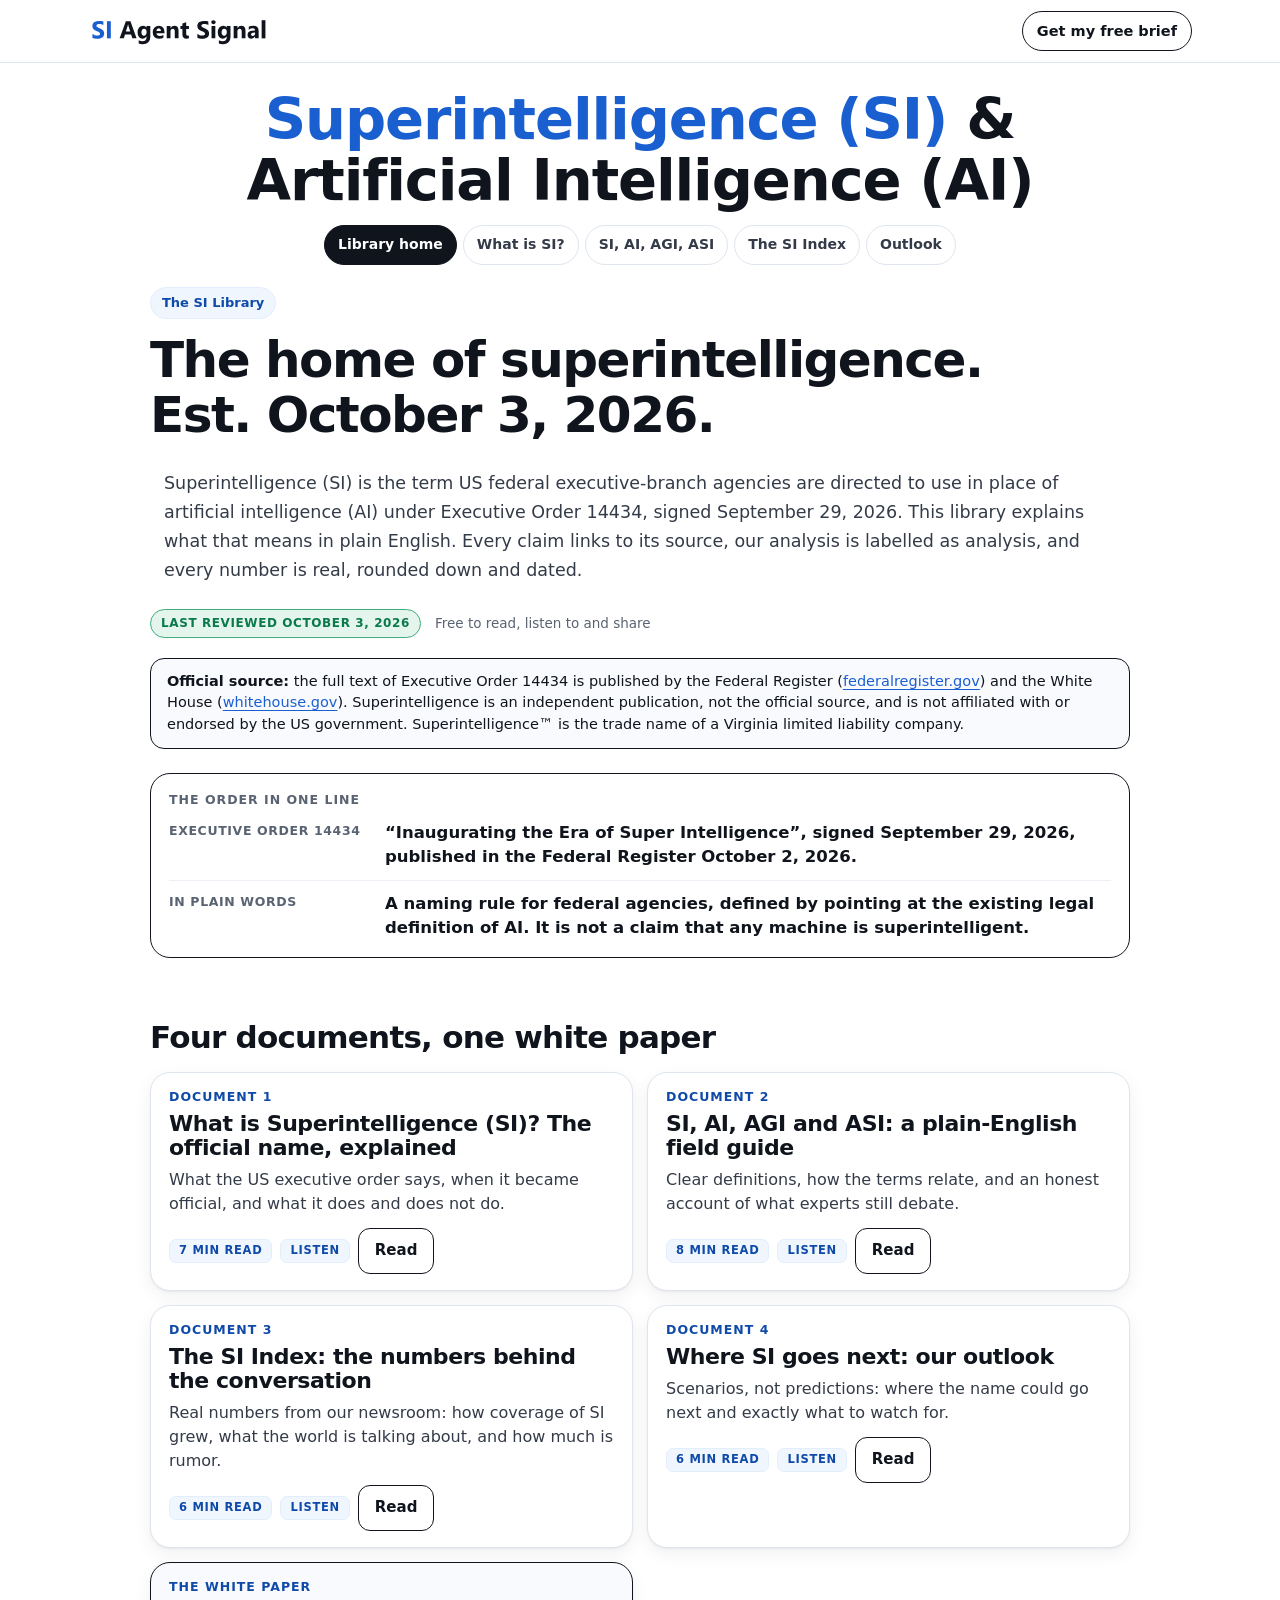
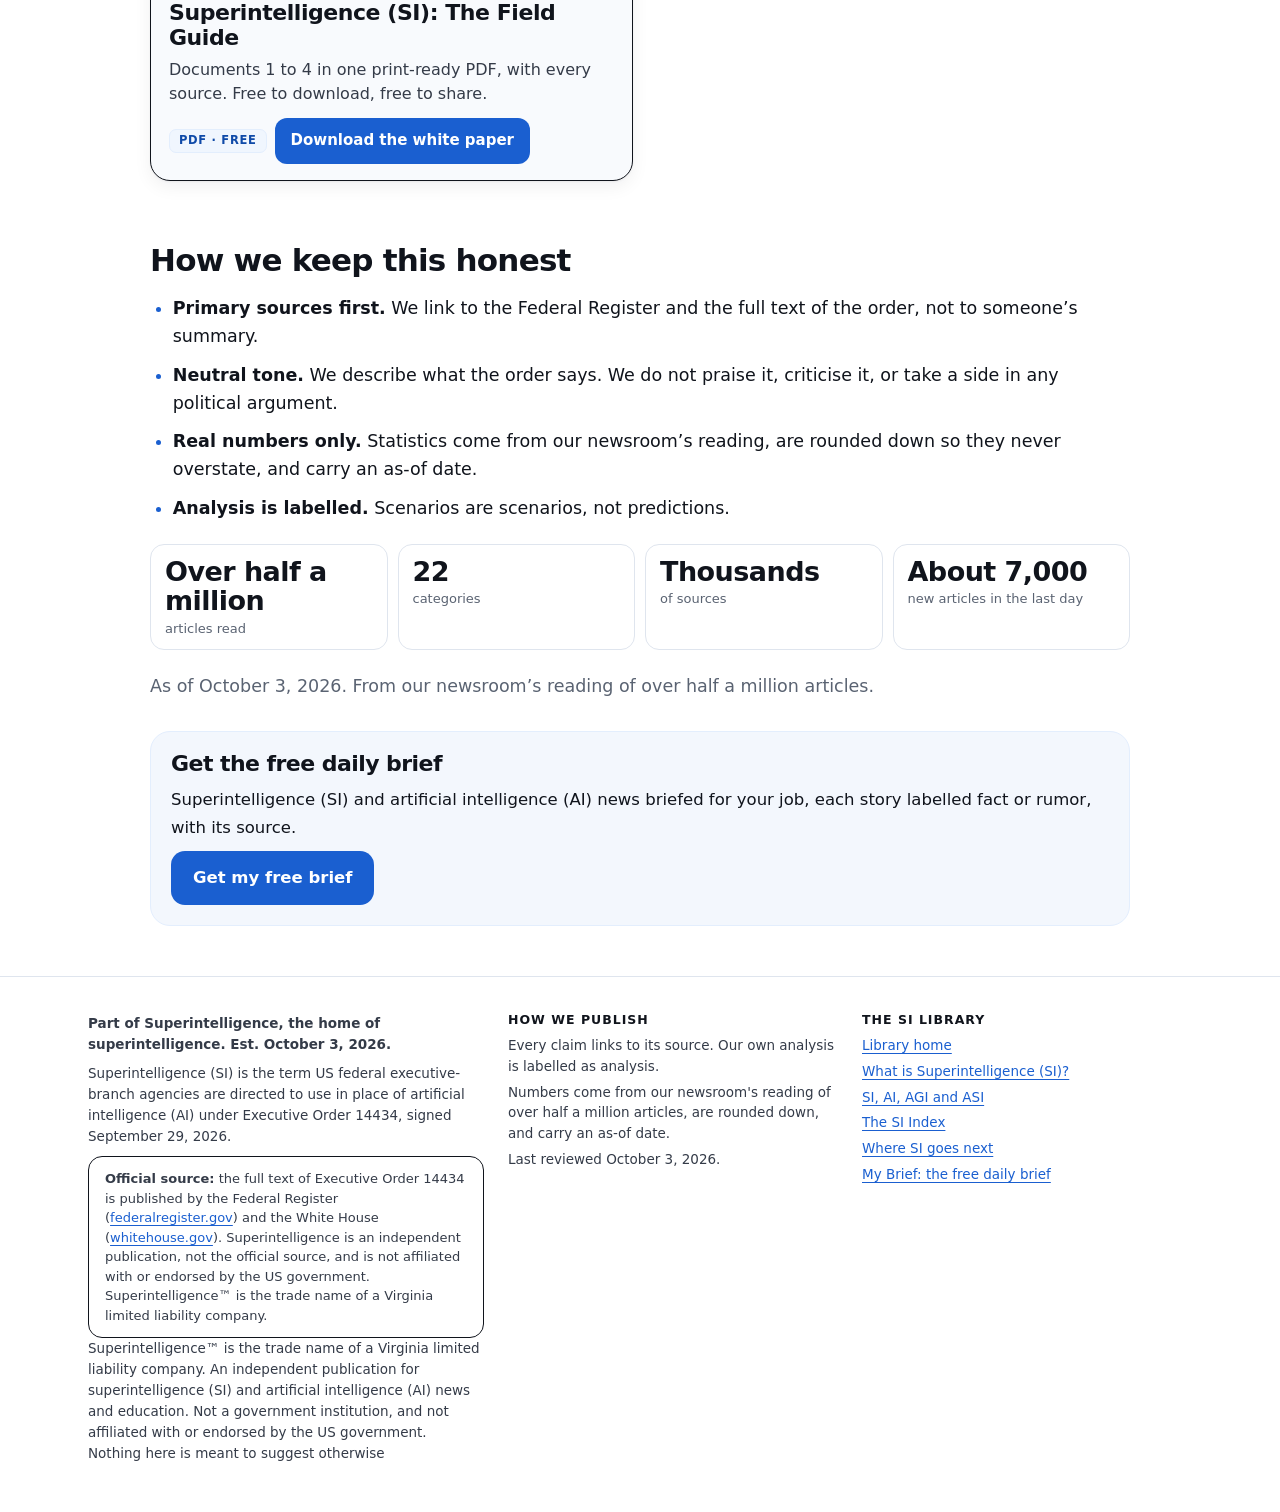
==== commit 50502e2f: "Legal footer: Virginia LLC trade name, independent publication" ====
--- a/si/index.html
+++ b/si/index.html
@@ -40,7 +40,7 @@
 <h1>The home of superintelligence. Est. October 3, 2026.</h1>
 <p class="deck">Superintelligence (SI) is the term US federal executive-branch agencies are directed to use in place of artificial intelligence (AI) under Executive Order 14434, signed September 29, 2026. This library explains what that means in plain English. Every claim links to its source, our analysis is labelled as analysis, and every number is real, rounded down and dated.</p>
 <div class="meta"><span class="reviewed">Last reviewed October 3, 2026</span><span>Free to read, listen to and share</span></div>
-<aside class="official" aria-label="Official source and independence notice"><p><b>Official source:</b> the full text of Executive Order 14434 is published by the Federal Register (<a href="https://www.federalregister.gov/documents/2026/10/02/2026-20321/inaugurating-the-era-of-super-intelligence" target="_blank" rel="noopener">federalregister.gov<span class="sr"> (opens in a new tab)</span></a>) and the White House (<a href="https://www.whitehouse.gov/presidential-actions/2026/09/inaugurating-the-era-of-super-intelligence/" target="_blank" rel="noopener">whitehouse.gov<span class="sr"> (opens in a new tab)</span></a>). Superintelligence is an independent publication, not the official source, and is not affiliated with or endorsed by the US government. Superintelligence is a trade name of HM Tech Solutions LLC, a private Virginia company.</p></aside>
+<aside class="official" aria-label="Official source and independence notice"><p><b>Official source:</b> the full text of Executive Order 14434 is published by the Federal Register (<a href="https://www.federalregister.gov/documents/2026/10/02/2026-20321/inaugurating-the-era-of-super-intelligence" target="_blank" rel="noopener">federalregister.gov<span class="sr"> (opens in a new tab)</span></a>) and the White House (<a href="https://www.whitehouse.gov/presidential-actions/2026/09/inaugurating-the-era-of-super-intelligence/" target="_blank" rel="noopener">whitehouse.gov<span class="sr"> (opens in a new tab)</span></a>). Superintelligence is an independent publication, not the official source, and is not affiliated with or endorsed by the US government. Superintelligence™ is the trade name of a Virginia limited liability company.</p></aside>
 <div class="glance"><h2>The order in one line</h2><dl>
   <div><dt>Executive Order 14434</dt><dd>&ldquo;Inaugurating the Era of Super Intelligence&rdquo;, signed September 29, 2026, published in the Federal Register October 2, 2026.</dd></div>
   <div><dt>In plain words</dt><dd>A naming rule for federal agencies, defined by pointing at the existing legal definition of AI. It is not a claim that any machine is superintelligent.</dd></div>
@@ -64,8 +64,8 @@
       <div>
         <p><b>Part of Superintelligence, the home of superintelligence. Est. October 3, 2026.</b></p>
         <p>Superintelligence (SI) is the term US federal executive-branch agencies are directed to use in place of artificial intelligence (AI) under Executive Order 14434, signed September 29, 2026.</p>
-        <aside class="official" aria-label="Official source and independence notice"><p><b>Official source:</b> the full text of Executive Order 14434 is published by the Federal Register (<a href="https://www.federalregister.gov/documents/2026/10/02/2026-20321/inaugurating-the-era-of-super-intelligence" target="_blank" rel="noopener">federalregister.gov<span class="sr"> (opens in a new tab)</span></a>) and the White House (<a href="https://www.whitehouse.gov/presidential-actions/2026/09/inaugurating-the-era-of-super-intelligence/" target="_blank" rel="noopener">whitehouse.gov<span class="sr"> (opens in a new tab)</span></a>). Superintelligence is an independent publication, not the official source, and is not affiliated with or endorsed by the US government. Superintelligence is a trade name of HM Tech Solutions LLC, a private Virginia company.</p></aside>
-        <p>Superintelligence, a trade name of HM Tech Solutions LLC</p>
+        <aside class="official" aria-label="Official source and independence notice"><p><b>Official source:</b> the full text of Executive Order 14434 is published by the Federal Register (<a href="https://www.federalregister.gov/documents/2026/10/02/2026-20321/inaugurating-the-era-of-super-intelligence" target="_blank" rel="noopener">federalregister.gov<span class="sr"> (opens in a new tab)</span></a>) and the White House (<a href="https://www.whitehouse.gov/presidential-actions/2026/09/inaugurating-the-era-of-super-intelligence/" target="_blank" rel="noopener">whitehouse.gov<span class="sr"> (opens in a new tab)</span></a>). Superintelligence is an independent publication, not the official source, and is not affiliated with or endorsed by the US government. Superintelligence™ is the trade name of a Virginia limited liability company.</p></aside>
+        <p>Superintelligence™ is the trade name of a Virginia limited liability company. An independent publication for superintelligence (SI) and artificial intelligence (AI) news and education. Not a government institution, and not affiliated with or endorsed by the US government. Nothing here is meant to suggest otherwise</p>
       </div>
       <div>
         <h4>How we publish</h4>
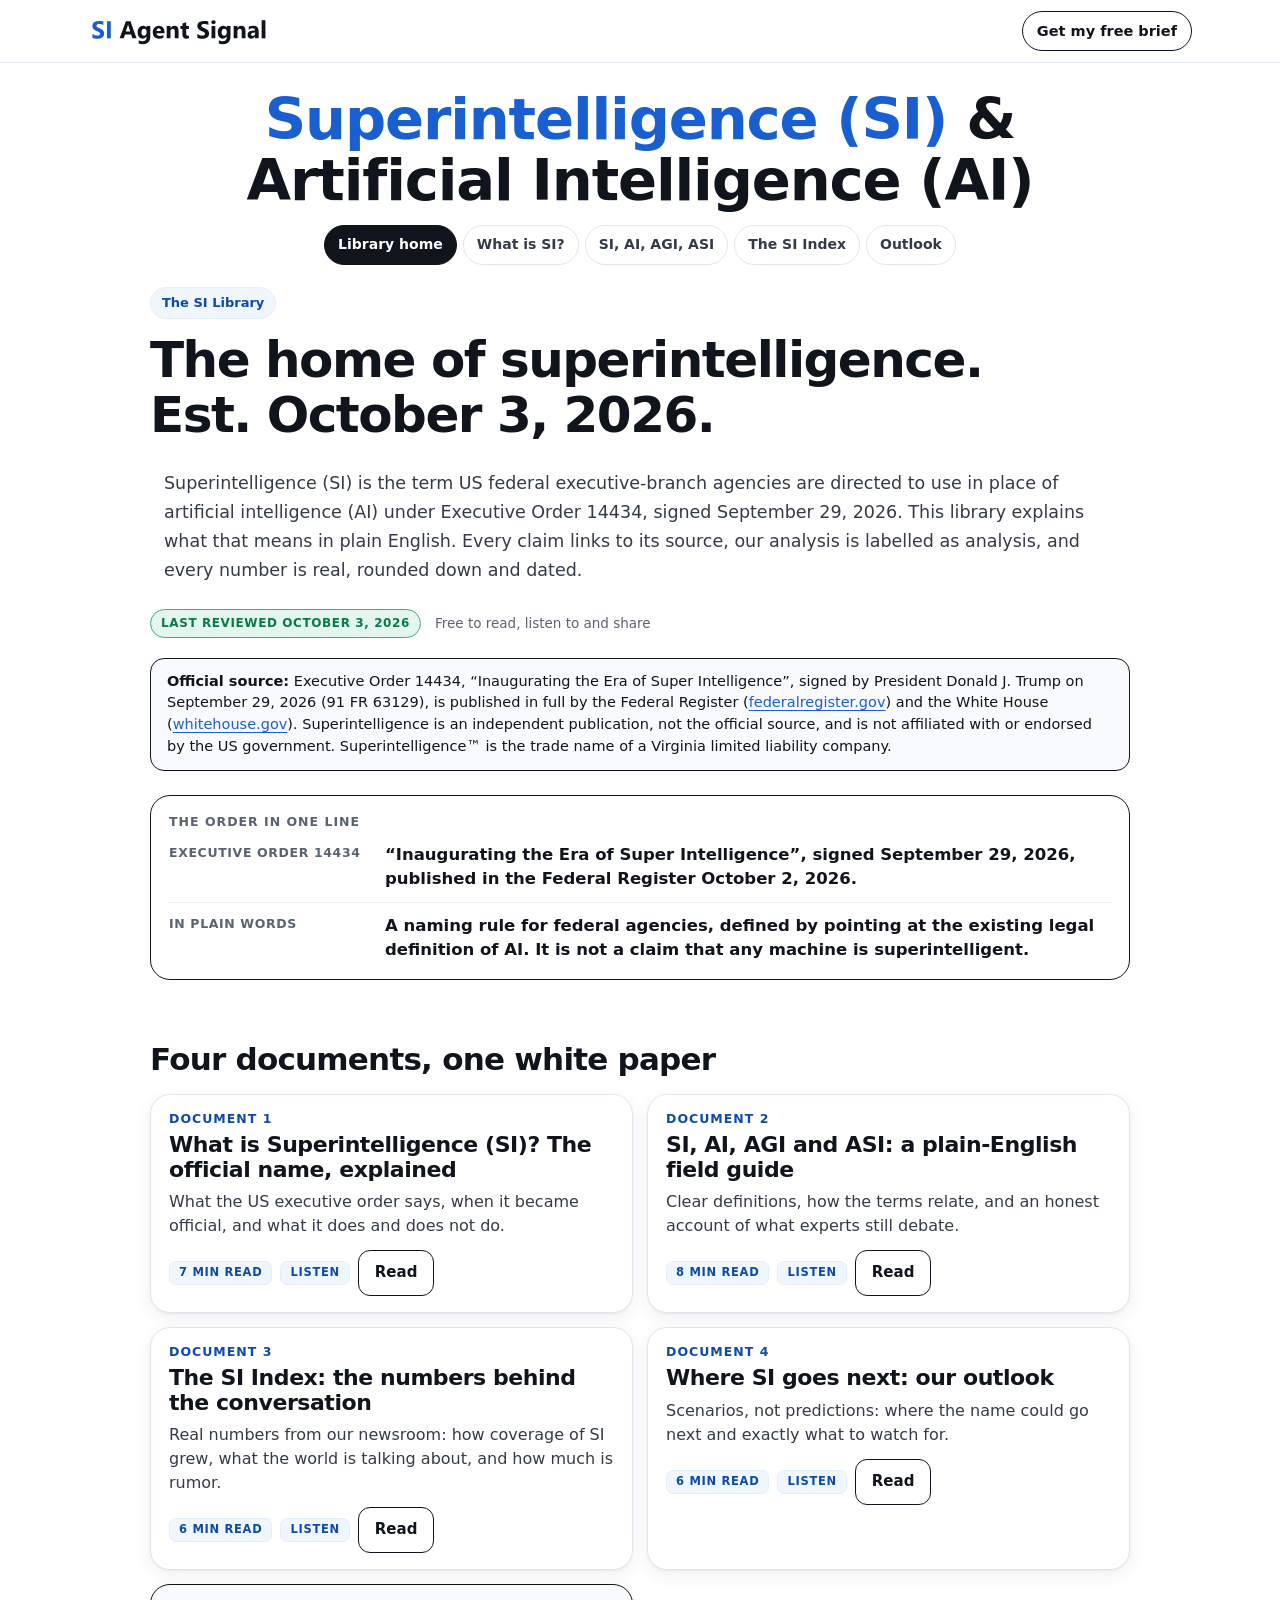
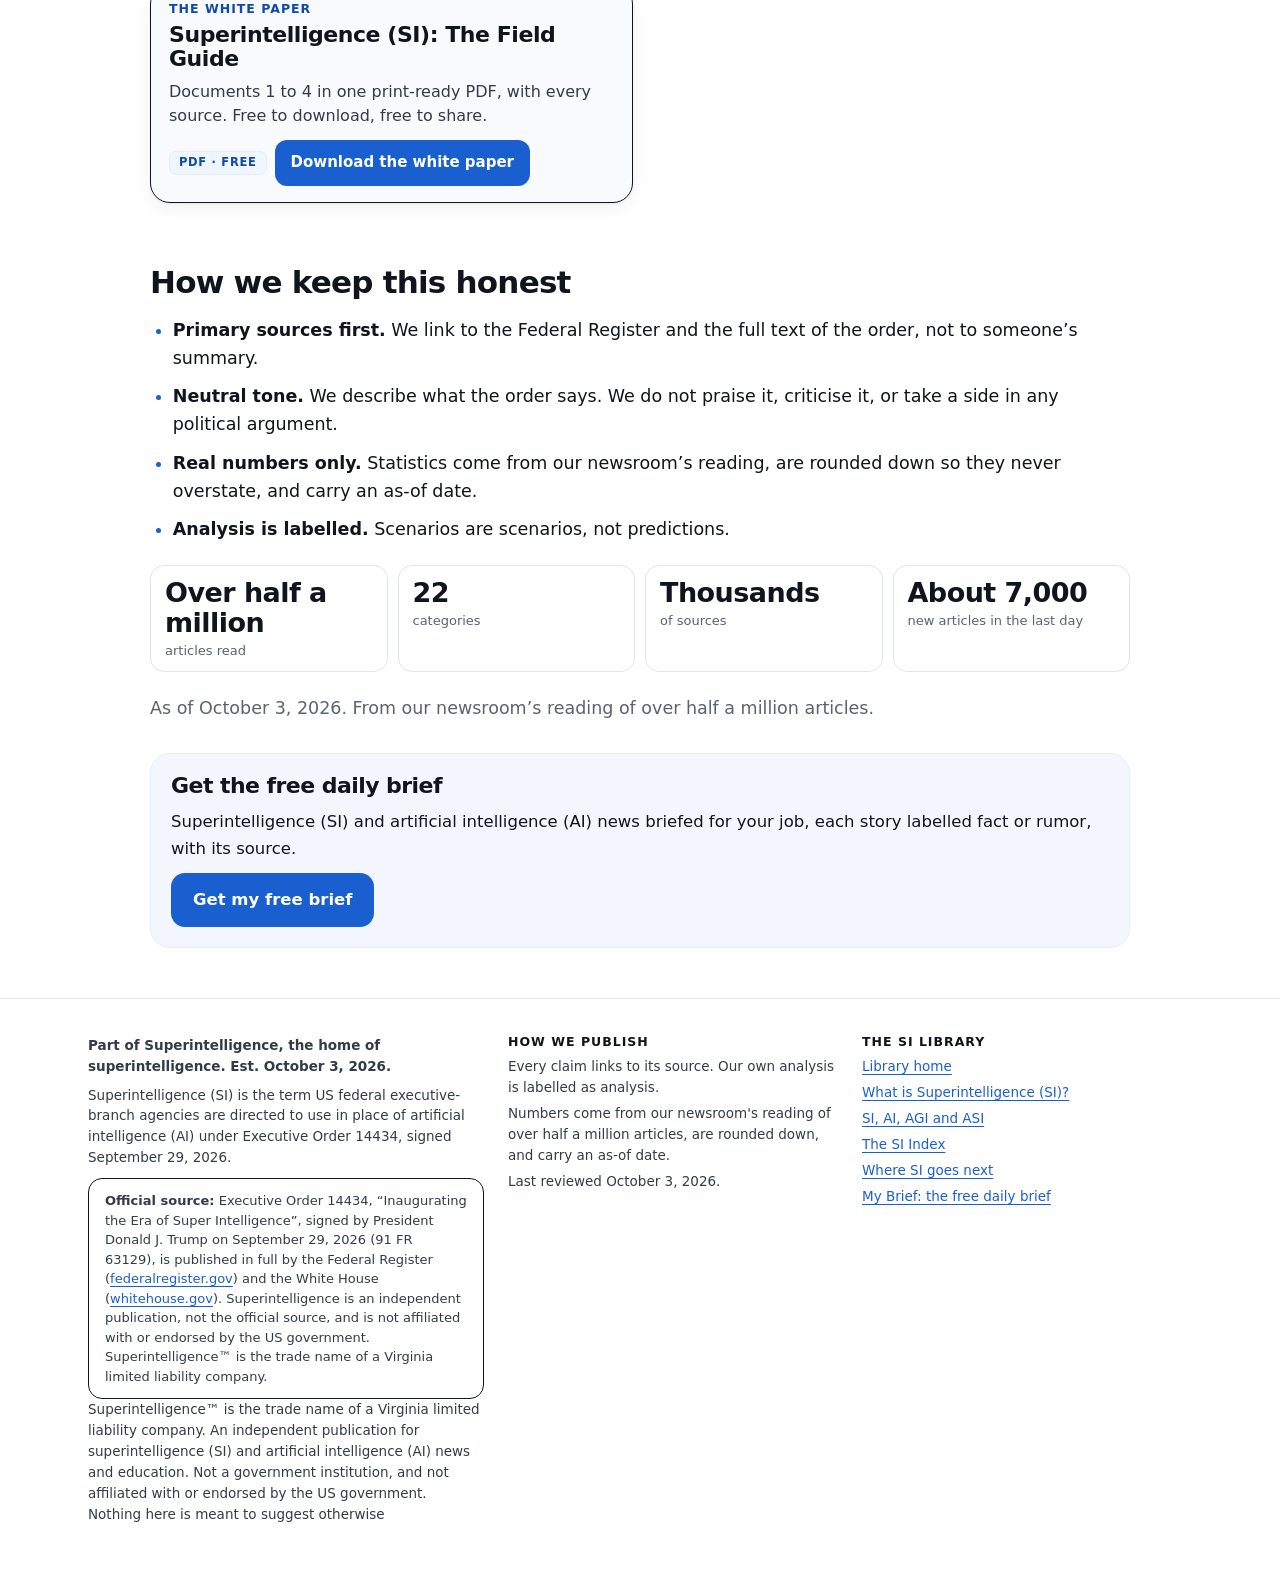
==== commit 8cbd1294: "Wording updates: pricing, credits, labels" ====
--- a/si/index.html
+++ b/si/index.html
@@ -40,7 +40,7 @@
 <h1>The home of superintelligence. Est. October 3, 2026.</h1>
 <p class="deck">Superintelligence (SI) is the term US federal executive-branch agencies are directed to use in place of artificial intelligence (AI) under Executive Order 14434, signed September 29, 2026. This library explains what that means in plain English. Every claim links to its source, our analysis is labelled as analysis, and every number is real, rounded down and dated.</p>
 <div class="meta"><span class="reviewed">Last reviewed October 3, 2026</span><span>Free to read, listen to and share</span></div>
-<aside class="official" aria-label="Official source and independence notice"><p><b>Official source:</b> the full text of Executive Order 14434 is published by the Federal Register (<a href="https://www.federalregister.gov/documents/2026/10/02/2026-20321/inaugurating-the-era-of-super-intelligence" target="_blank" rel="noopener">federalregister.gov<span class="sr"> (opens in a new tab)</span></a>) and the White House (<a href="https://www.whitehouse.gov/presidential-actions/2026/09/inaugurating-the-era-of-super-intelligence/" target="_blank" rel="noopener">whitehouse.gov<span class="sr"> (opens in a new tab)</span></a>). Superintelligence is an independent publication, not the official source, and is not affiliated with or endorsed by the US government. Superintelligence™ is the trade name of a Virginia limited liability company.</p></aside>
+<aside class="official" aria-label="Official source and independence notice"><p><b>Official source:</b> Executive Order 14434, &ldquo;Inaugurating the Era of Super Intelligence&rdquo;, signed by President Donald J. Trump on September 29, 2026 (91 FR 63129), is published in full by the Federal Register (<a href="https://www.federalregister.gov/documents/2026/10/02/2026-20321/inaugurating-the-era-of-super-intelligence" target="_blank" rel="noopener">federalregister.gov<span class="sr"> (opens in a new tab)</span></a>) and the White House (<a href="https://www.whitehouse.gov/presidential-actions/2026/09/inaugurating-the-era-of-super-intelligence/" target="_blank" rel="noopener">whitehouse.gov<span class="sr"> (opens in a new tab)</span></a>). Superintelligence is an independent publication, not the official source, and is not affiliated with or endorsed by the US government. Superintelligence™ is the trade name of a Virginia limited liability company.</p></aside>
 <div class="glance"><h2>The order in one line</h2><dl>
   <div><dt>Executive Order 14434</dt><dd>&ldquo;Inaugurating the Era of Super Intelligence&rdquo;, signed September 29, 2026, published in the Federal Register October 2, 2026.</dd></div>
   <div><dt>In plain words</dt><dd>A naming rule for federal agencies, defined by pointing at the existing legal definition of AI. It is not a claim that any machine is superintelligent.</dd></div>
@@ -64,7 +64,7 @@
       <div>
         <p><b>Part of Superintelligence, the home of superintelligence. Est. October 3, 2026.</b></p>
         <p>Superintelligence (SI) is the term US federal executive-branch agencies are directed to use in place of artificial intelligence (AI) under Executive Order 14434, signed September 29, 2026.</p>
-        <aside class="official" aria-label="Official source and independence notice"><p><b>Official source:</b> the full text of Executive Order 14434 is published by the Federal Register (<a href="https://www.federalregister.gov/documents/2026/10/02/2026-20321/inaugurating-the-era-of-super-intelligence" target="_blank" rel="noopener">federalregister.gov<span class="sr"> (opens in a new tab)</span></a>) and the White House (<a href="https://www.whitehouse.gov/presidential-actions/2026/09/inaugurating-the-era-of-super-intelligence/" target="_blank" rel="noopener">whitehouse.gov<span class="sr"> (opens in a new tab)</span></a>). Superintelligence is an independent publication, not the official source, and is not affiliated with or endorsed by the US government. Superintelligence™ is the trade name of a Virginia limited liability company.</p></aside>
+        <aside class="official" aria-label="Official source and independence notice"><p><b>Official source:</b> Executive Order 14434, &ldquo;Inaugurating the Era of Super Intelligence&rdquo;, signed by President Donald J. Trump on September 29, 2026 (91 FR 63129), is published in full by the Federal Register (<a href="https://www.federalregister.gov/documents/2026/10/02/2026-20321/inaugurating-the-era-of-super-intelligence" target="_blank" rel="noopener">federalregister.gov<span class="sr"> (opens in a new tab)</span></a>) and the White House (<a href="https://www.whitehouse.gov/presidential-actions/2026/09/inaugurating-the-era-of-super-intelligence/" target="_blank" rel="noopener">whitehouse.gov<span class="sr"> (opens in a new tab)</span></a>). Superintelligence is an independent publication, not the official source, and is not affiliated with or endorsed by the US government. Superintelligence™ is the trade name of a Virginia limited liability company.</p></aside>
         <p>Superintelligence™ is the trade name of a Virginia limited liability company. An independent publication for superintelligence (SI) and artificial intelligence (AI) news and education. Not a government institution, and not affiliated with or endorsed by the US government. Nothing here is meant to suggest otherwise</p>
       </div>
       <div>
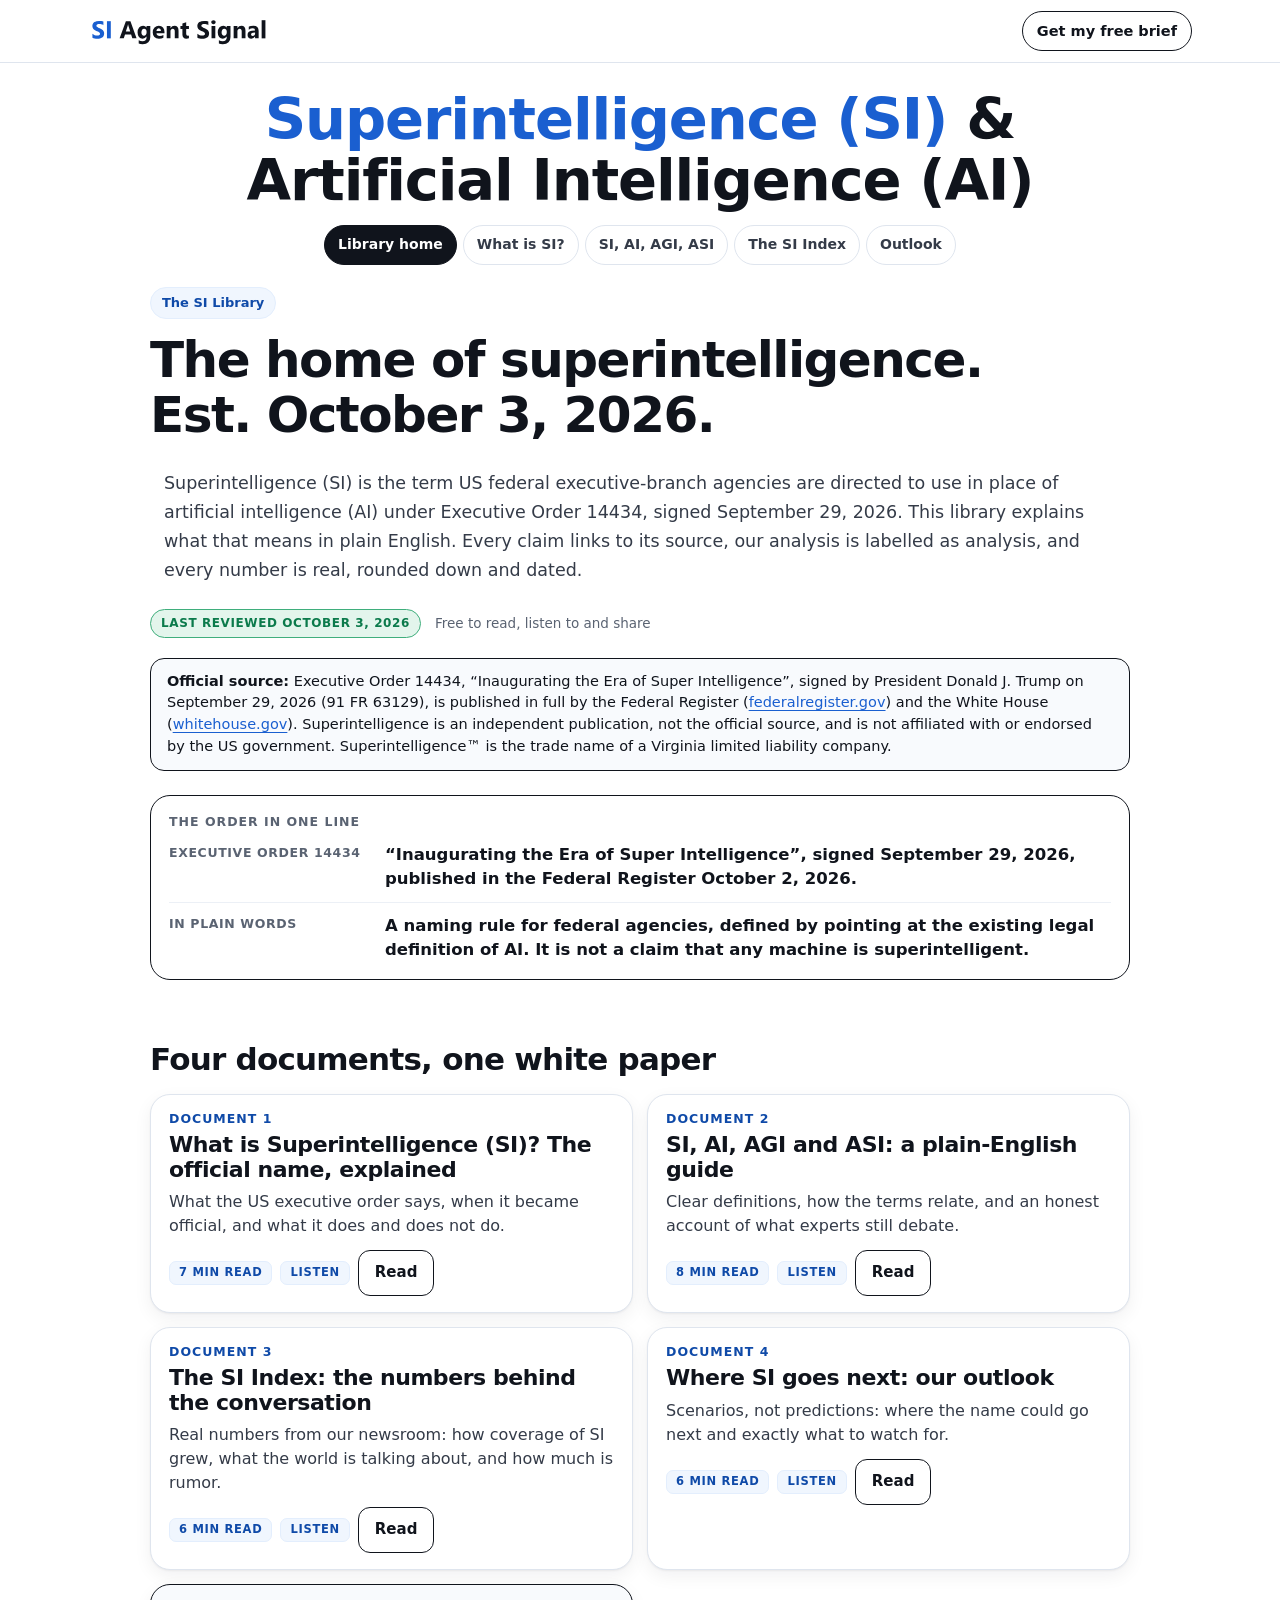
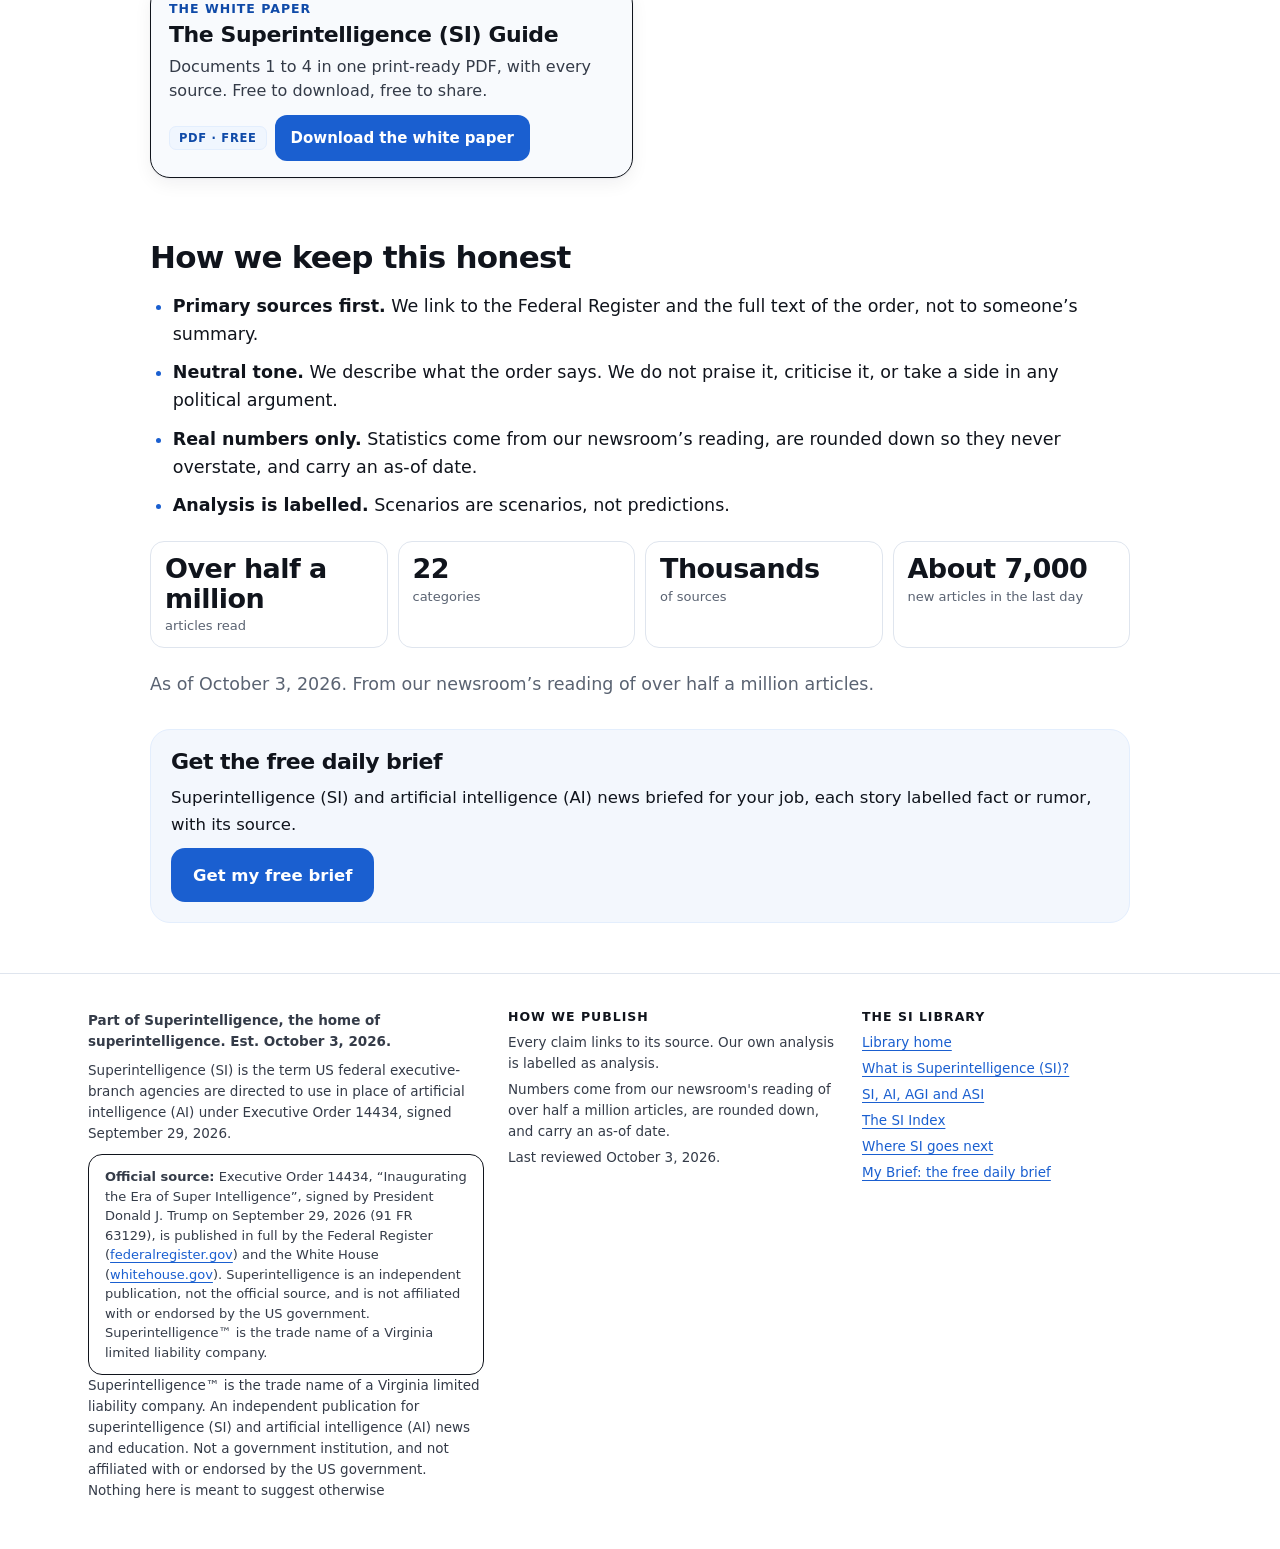
==== commit 0da8670c: "Rename to The Superintelligence (SI) Guide" ====
--- a/si/index.html
+++ b/si/index.html
@@ -46,7 +46,7 @@
   <div><dt>In plain words</dt><dd>A naming rule for federal agencies, defined by pointing at the existing legal definition of AI. It is not a claim that any machine is superintelligent.</dd></div>
 </dl></div>
 <h2>Four documents, one white paper</h2>
-<div class="libcards"><article class="libcard"><span class="no">Document 1</span><h3><a href="what-is-si.html">What is Superintelligence (SI)? The official name, explained</a></h3><p>What the US executive order says, when it became official, and what it does and does not do.</p><div class="foot-row"><span class="chipx">7 min read</span><span class="chipx">Listen</span><a class="btn sm line" href="what-is-si.html">Read</a></div></article><article class="libcard"><span class="no">Document 2</span><h3><a href="si-ai-agi.html">SI, AI, AGI and ASI: a plain-English field guide</a></h3><p>Clear definitions, how the terms relate, and an honest account of what experts still debate.</p><div class="foot-row"><span class="chipx">8 min read</span><span class="chipx">Listen</span><a class="btn sm line" href="si-ai-agi.html">Read</a></div></article><article class="libcard"><span class="no">Document 3</span><h3><a href="si-index.html">The SI Index: the numbers behind the conversation</a></h3><p>Real numbers from our newsroom: how coverage of SI grew, what the world is talking about, and how much is rumor.</p><div class="foot-row"><span class="chipx">6 min read</span><span class="chipx">Listen</span><a class="btn sm line" href="si-index.html">Read</a></div></article><article class="libcard"><span class="no">Document 4</span><h3><a href="si-outlook.html">Where SI goes next: our outlook</a></h3><p>Scenarios, not predictions: where the name could go next and exactly what to watch for.</p><div class="foot-row"><span class="chipx">6 min read</span><span class="chipx">Listen</span><a class="btn sm line" href="si-outlook.html">Read</a></div></article><article class="libcard paper"><span class="no">The white paper</span><h3><a href="superintelligence-field-guide-2026-10-03.pdf">Superintelligence (SI): The Field Guide</a></h3><p>Documents 1 to 4 in one print-ready PDF, with every source. Free to download, free to share.</p><div class="foot-row"><span class="chipx">PDF &middot; free</span><a class="btn sm" href="superintelligence-field-guide-2026-10-03.pdf" download>Download the white paper</a></div></article></div>
+<div class="libcards"><article class="libcard"><span class="no">Document 1</span><h3><a href="what-is-si.html">What is Superintelligence (SI)? The official name, explained</a></h3><p>What the US executive order says, when it became official, and what it does and does not do.</p><div class="foot-row"><span class="chipx">7 min read</span><span class="chipx">Listen</span><a class="btn sm line" href="what-is-si.html">Read</a></div></article><article class="libcard"><span class="no">Document 2</span><h3><a href="si-ai-agi.html">SI, AI, AGI and ASI: a plain-English guide</a></h3><p>Clear definitions, how the terms relate, and an honest account of what experts still debate.</p><div class="foot-row"><span class="chipx">8 min read</span><span class="chipx">Listen</span><a class="btn sm line" href="si-ai-agi.html">Read</a></div></article><article class="libcard"><span class="no">Document 3</span><h3><a href="si-index.html">The SI Index: the numbers behind the conversation</a></h3><p>Real numbers from our newsroom: how coverage of SI grew, what the world is talking about, and how much is rumor.</p><div class="foot-row"><span class="chipx">6 min read</span><span class="chipx">Listen</span><a class="btn sm line" href="si-index.html">Read</a></div></article><article class="libcard"><span class="no">Document 4</span><h3><a href="si-outlook.html">Where SI goes next: our outlook</a></h3><p>Scenarios, not predictions: where the name could go next and exactly what to watch for.</p><div class="foot-row"><span class="chipx">6 min read</span><span class="chipx">Listen</span><a class="btn sm line" href="si-outlook.html">Read</a></div></article><article class="libcard paper"><span class="no">The white paper</span><h3><a href="superintelligence-field-guide-2026-10-03.pdf">The Superintelligence (SI) Guide</a></h3><p>Documents 1 to 4 in one print-ready PDF, with every source. Free to download, free to share.</p><div class="foot-row"><span class="chipx">PDF &middot; free</span><a class="btn sm" href="superintelligence-field-guide-2026-10-03.pdf" download>Download the white paper</a></div></article></div>
 <h2>How we keep this honest</h2>
 <ul class="pts">
   <li><b>Primary sources first.</b> We link to the Federal Register and the full text of the order, not to someone&rsquo;s summary.</li>
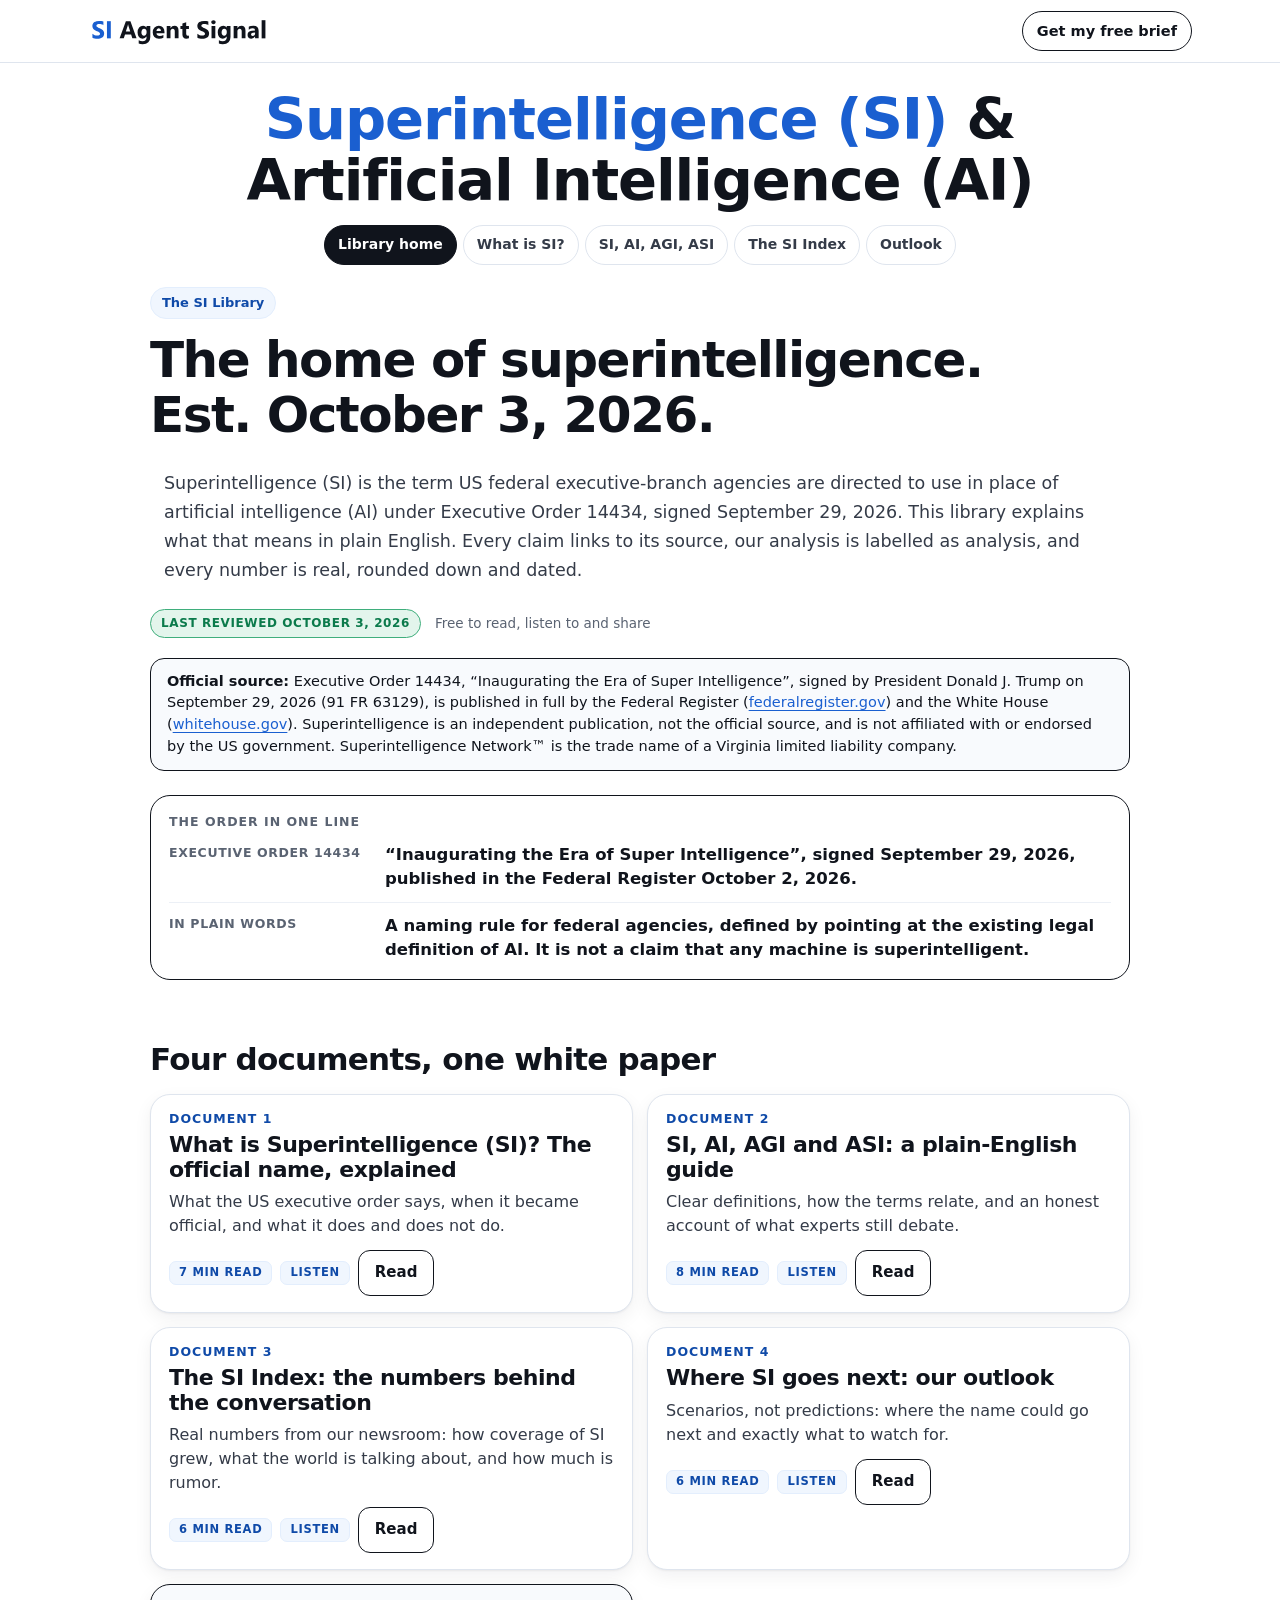
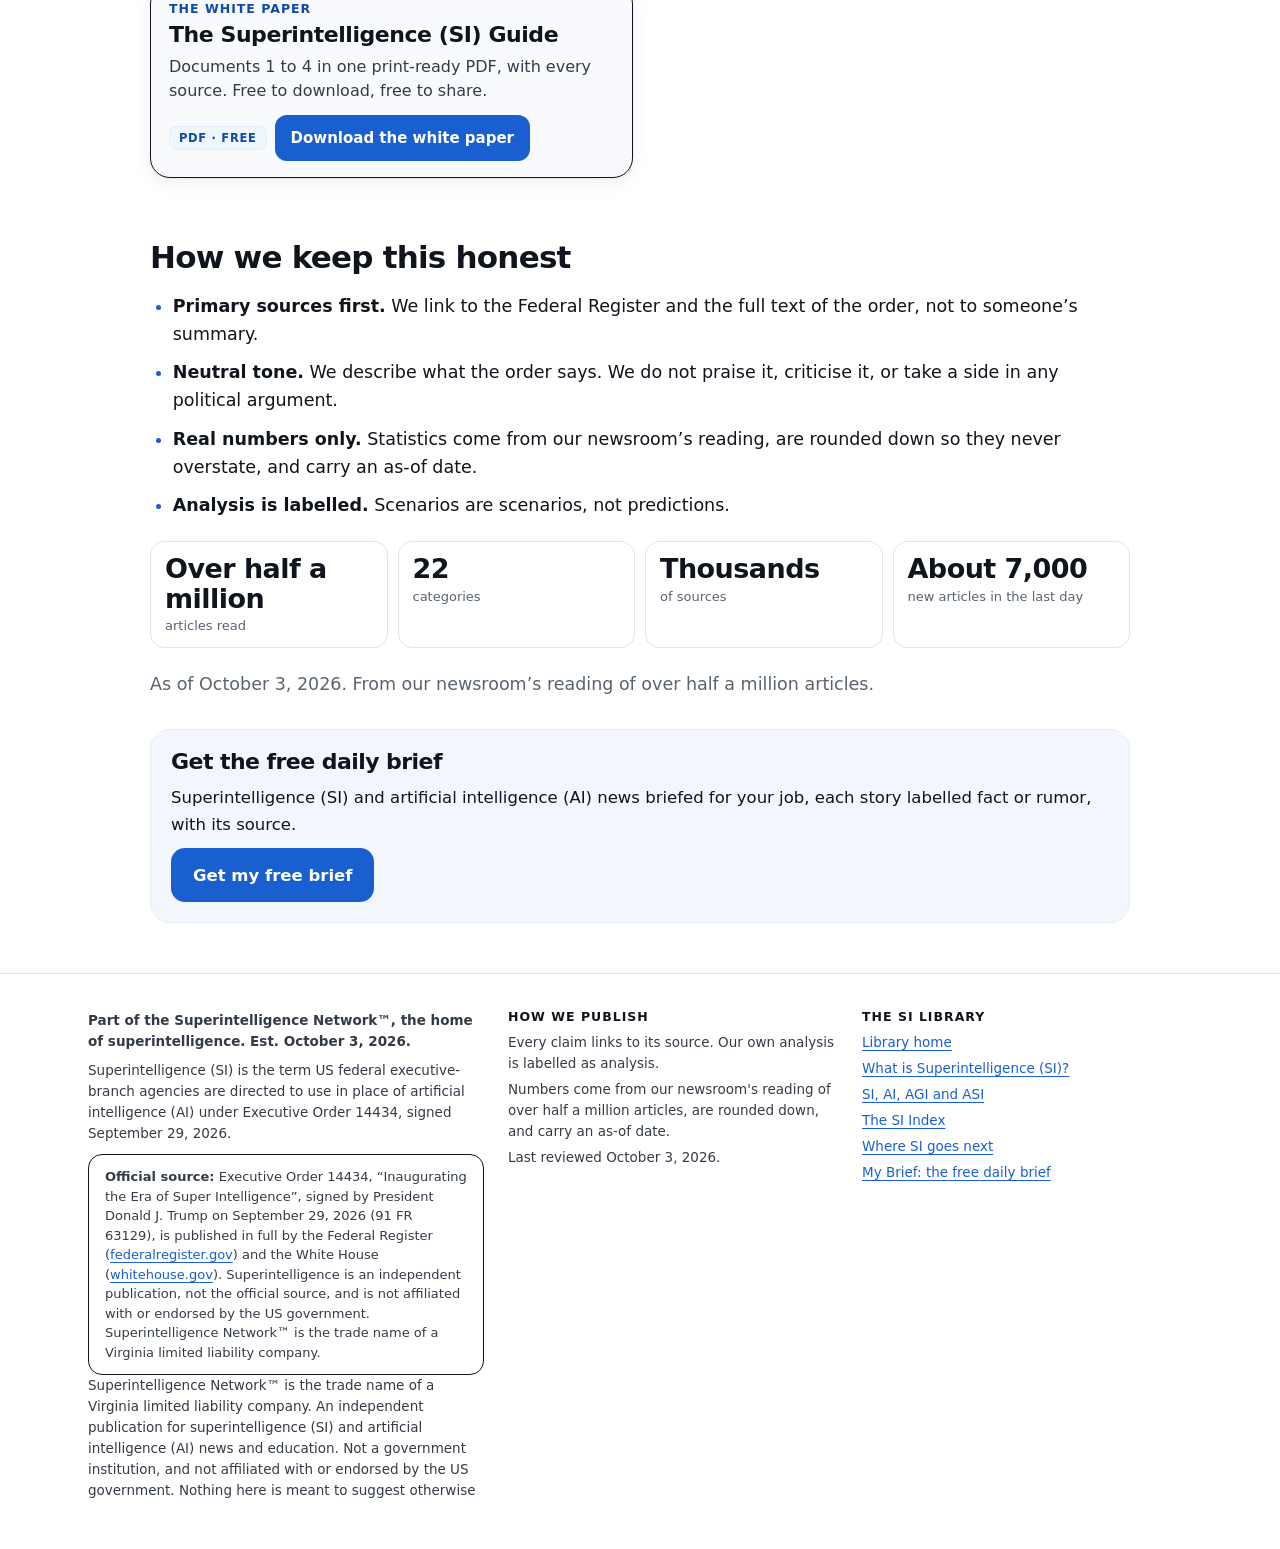
==== commit 61ee0173: "Brand: Superintelligence Network" ====
--- a/si/index.html
+++ b/si/index.html
@@ -40,7 +40,7 @@
 <h1>The home of superintelligence. Est. October 3, 2026.</h1>
 <p class="deck">Superintelligence (SI) is the term US federal executive-branch agencies are directed to use in place of artificial intelligence (AI) under Executive Order 14434, signed September 29, 2026. This library explains what that means in plain English. Every claim links to its source, our analysis is labelled as analysis, and every number is real, rounded down and dated.</p>
 <div class="meta"><span class="reviewed">Last reviewed October 3, 2026</span><span>Free to read, listen to and share</span></div>
-<aside class="official" aria-label="Official source and independence notice"><p><b>Official source:</b> Executive Order 14434, &ldquo;Inaugurating the Era of Super Intelligence&rdquo;, signed by President Donald J. Trump on September 29, 2026 (91 FR 63129), is published in full by the Federal Register (<a href="https://www.federalregister.gov/documents/2026/10/02/2026-20321/inaugurating-the-era-of-super-intelligence" target="_blank" rel="noopener">federalregister.gov<span class="sr"> (opens in a new tab)</span></a>) and the White House (<a href="https://www.whitehouse.gov/presidential-actions/2026/09/inaugurating-the-era-of-super-intelligence/" target="_blank" rel="noopener">whitehouse.gov<span class="sr"> (opens in a new tab)</span></a>). Superintelligence is an independent publication, not the official source, and is not affiliated with or endorsed by the US government. Superintelligence™ is the trade name of a Virginia limited liability company.</p></aside>
+<aside class="official" aria-label="Official source and independence notice"><p><b>Official source:</b> Executive Order 14434, &ldquo;Inaugurating the Era of Super Intelligence&rdquo;, signed by President Donald J. Trump on September 29, 2026 (91 FR 63129), is published in full by the Federal Register (<a href="https://www.federalregister.gov/documents/2026/10/02/2026-20321/inaugurating-the-era-of-super-intelligence" target="_blank" rel="noopener">federalregister.gov<span class="sr"> (opens in a new tab)</span></a>) and the White House (<a href="https://www.whitehouse.gov/presidential-actions/2026/09/inaugurating-the-era-of-super-intelligence/" target="_blank" rel="noopener">whitehouse.gov<span class="sr"> (opens in a new tab)</span></a>). Superintelligence is an independent publication, not the official source, and is not affiliated with or endorsed by the US government. Superintelligence Network™ is the trade name of a Virginia limited liability company.</p></aside>
 <div class="glance"><h2>The order in one line</h2><dl>
   <div><dt>Executive Order 14434</dt><dd>&ldquo;Inaugurating the Era of Super Intelligence&rdquo;, signed September 29, 2026, published in the Federal Register October 2, 2026.</dd></div>
   <div><dt>In plain words</dt><dd>A naming rule for federal agencies, defined by pointing at the existing legal definition of AI. It is not a claim that any machine is superintelligent.</dd></div>
@@ -62,10 +62,10 @@
   <div class="wrap">
     <div class="foot">
       <div>
-        <p><b>Part of Superintelligence, the home of superintelligence. Est. October 3, 2026.</b></p>
+        <p><b>Part of the Superintelligence Network™, the home of superintelligence. Est. October 3, 2026.</b></p>
         <p>Superintelligence (SI) is the term US federal executive-branch agencies are directed to use in place of artificial intelligence (AI) under Executive Order 14434, signed September 29, 2026.</p>
-        <aside class="official" aria-label="Official source and independence notice"><p><b>Official source:</b> Executive Order 14434, &ldquo;Inaugurating the Era of Super Intelligence&rdquo;, signed by President Donald J. Trump on September 29, 2026 (91 FR 63129), is published in full by the Federal Register (<a href="https://www.federalregister.gov/documents/2026/10/02/2026-20321/inaugurating-the-era-of-super-intelligence" target="_blank" rel="noopener">federalregister.gov<span class="sr"> (opens in a new tab)</span></a>) and the White House (<a href="https://www.whitehouse.gov/presidential-actions/2026/09/inaugurating-the-era-of-super-intelligence/" target="_blank" rel="noopener">whitehouse.gov<span class="sr"> (opens in a new tab)</span></a>). Superintelligence is an independent publication, not the official source, and is not affiliated with or endorsed by the US government. Superintelligence™ is the trade name of a Virginia limited liability company.</p></aside>
-        <p>Superintelligence™ is the trade name of a Virginia limited liability company. An independent publication for superintelligence (SI) and artificial intelligence (AI) news and education. Not a government institution, and not affiliated with or endorsed by the US government. Nothing here is meant to suggest otherwise</p>
+        <aside class="official" aria-label="Official source and independence notice"><p><b>Official source:</b> Executive Order 14434, &ldquo;Inaugurating the Era of Super Intelligence&rdquo;, signed by President Donald J. Trump on September 29, 2026 (91 FR 63129), is published in full by the Federal Register (<a href="https://www.federalregister.gov/documents/2026/10/02/2026-20321/inaugurating-the-era-of-super-intelligence" target="_blank" rel="noopener">federalregister.gov<span class="sr"> (opens in a new tab)</span></a>) and the White House (<a href="https://www.whitehouse.gov/presidential-actions/2026/09/inaugurating-the-era-of-super-intelligence/" target="_blank" rel="noopener">whitehouse.gov<span class="sr"> (opens in a new tab)</span></a>). Superintelligence is an independent publication, not the official source, and is not affiliated with or endorsed by the US government. Superintelligence Network™ is the trade name of a Virginia limited liability company.</p></aside>
+        <p>Superintelligence Network™ is the trade name of a Virginia limited liability company. An independent publication for superintelligence (SI) and artificial intelligence (AI) news and education. Not a government institution, and not affiliated with or endorsed by the US government. Nothing here is meant to suggest otherwise</p>
       </div>
       <div>
         <h4>How we publish</h4>
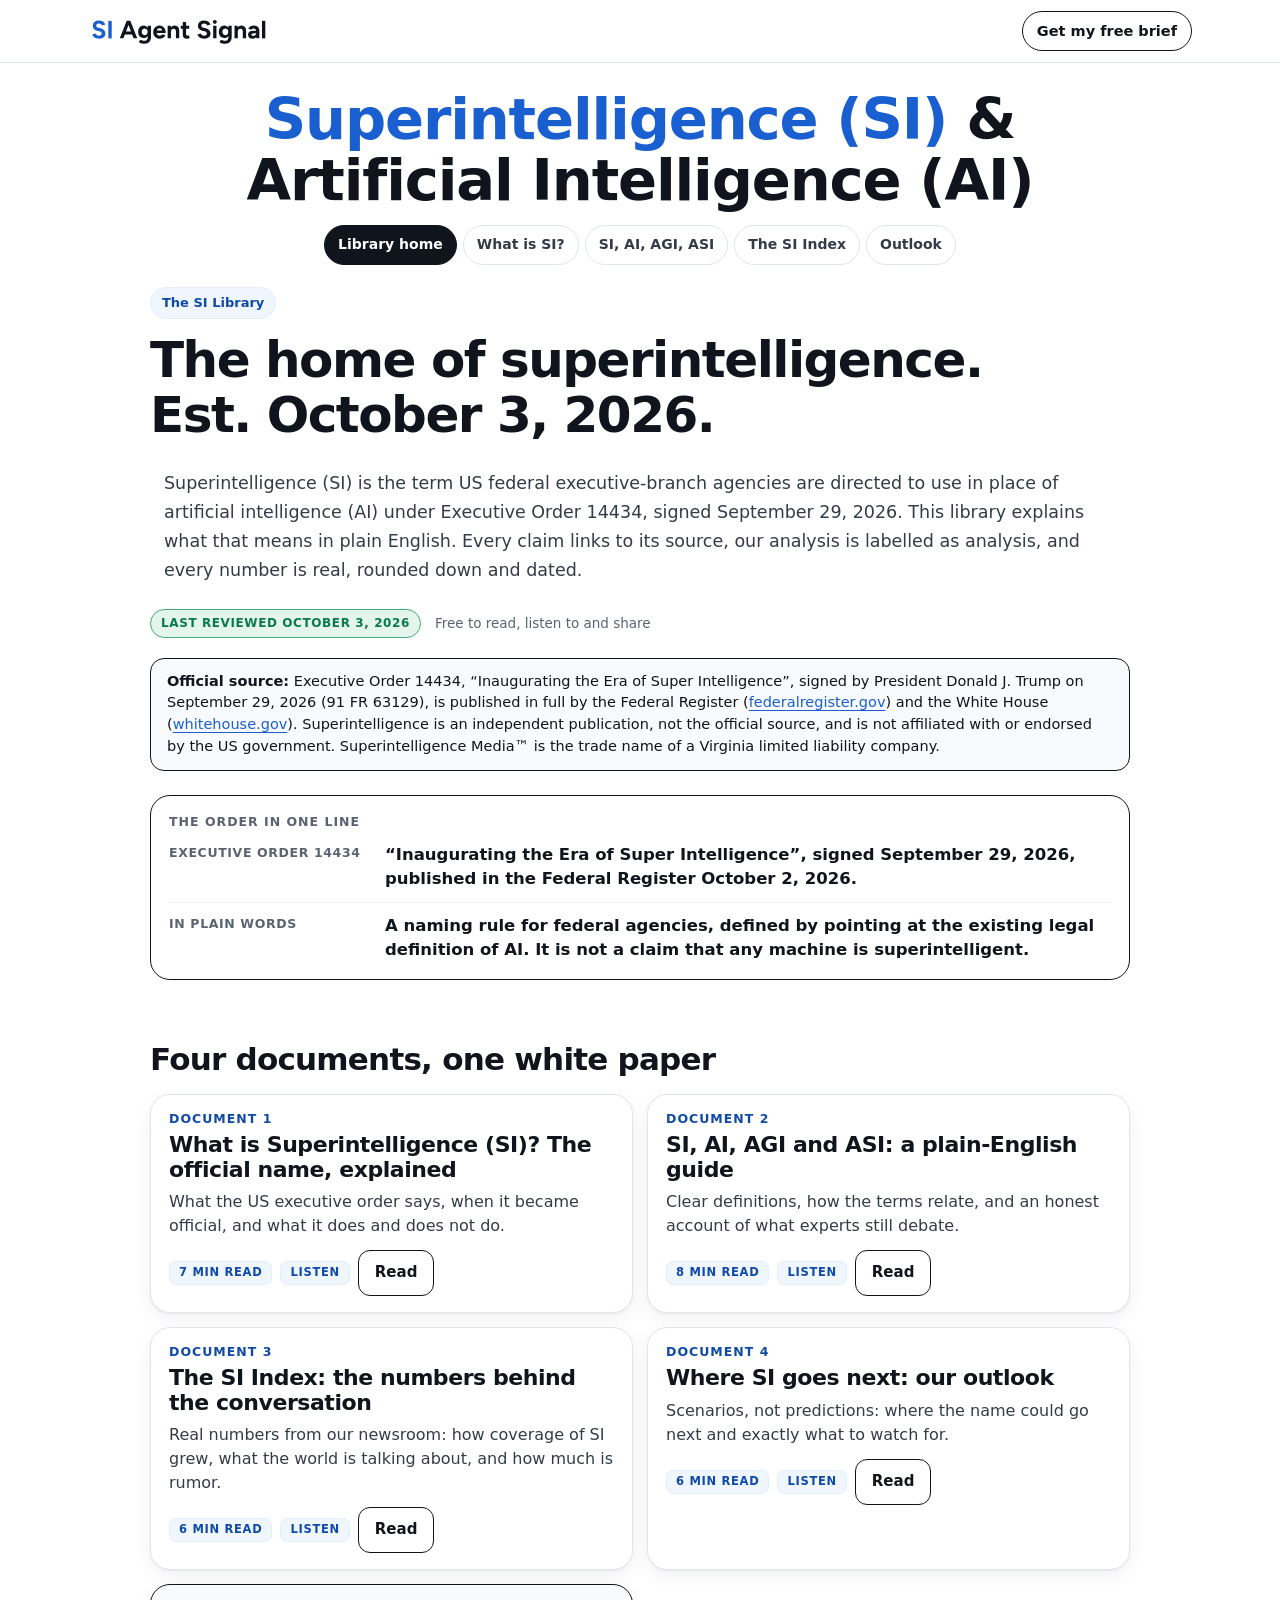
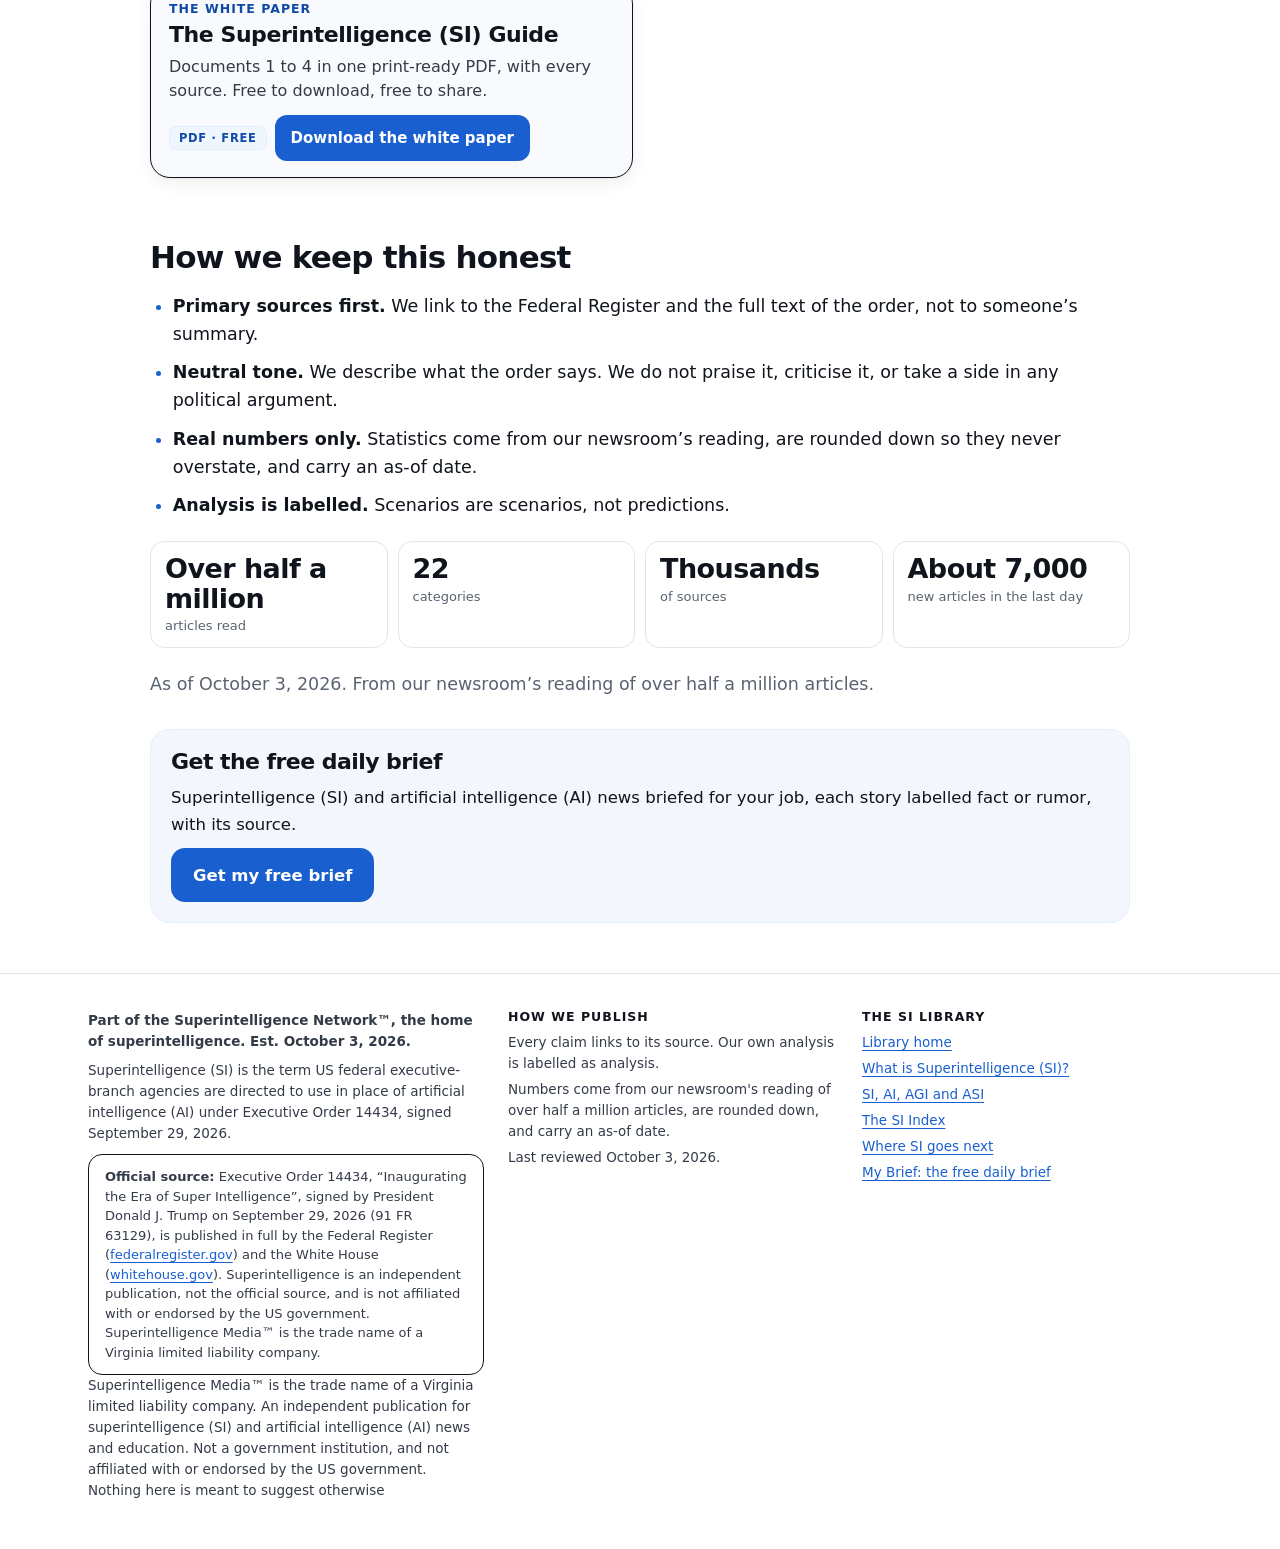
==== commit 131471cf: "Legal lines: Superintelligence Media" ====
--- a/si/index.html
+++ b/si/index.html
@@ -40,7 +40,7 @@
 <h1>The home of superintelligence. Est. October 3, 2026.</h1>
 <p class="deck">Superintelligence (SI) is the term US federal executive-branch agencies are directed to use in place of artificial intelligence (AI) under Executive Order 14434, signed September 29, 2026. This library explains what that means in plain English. Every claim links to its source, our analysis is labelled as analysis, and every number is real, rounded down and dated.</p>
 <div class="meta"><span class="reviewed">Last reviewed October 3, 2026</span><span>Free to read, listen to and share</span></div>
-<aside class="official" aria-label="Official source and independence notice"><p><b>Official source:</b> Executive Order 14434, &ldquo;Inaugurating the Era of Super Intelligence&rdquo;, signed by President Donald J. Trump on September 29, 2026 (91 FR 63129), is published in full by the Federal Register (<a href="https://www.federalregister.gov/documents/2026/10/02/2026-20321/inaugurating-the-era-of-super-intelligence" target="_blank" rel="noopener">federalregister.gov<span class="sr"> (opens in a new tab)</span></a>) and the White House (<a href="https://www.whitehouse.gov/presidential-actions/2026/09/inaugurating-the-era-of-super-intelligence/" target="_blank" rel="noopener">whitehouse.gov<span class="sr"> (opens in a new tab)</span></a>). Superintelligence is an independent publication, not the official source, and is not affiliated with or endorsed by the US government. Superintelligence Network™ is the trade name of a Virginia limited liability company.</p></aside>
+<aside class="official" aria-label="Official source and independence notice"><p><b>Official source:</b> Executive Order 14434, &ldquo;Inaugurating the Era of Super Intelligence&rdquo;, signed by President Donald J. Trump on September 29, 2026 (91 FR 63129), is published in full by the Federal Register (<a href="https://www.federalregister.gov/documents/2026/10/02/2026-20321/inaugurating-the-era-of-super-intelligence" target="_blank" rel="noopener">federalregister.gov<span class="sr"> (opens in a new tab)</span></a>) and the White House (<a href="https://www.whitehouse.gov/presidential-actions/2026/09/inaugurating-the-era-of-super-intelligence/" target="_blank" rel="noopener">whitehouse.gov<span class="sr"> (opens in a new tab)</span></a>). Superintelligence is an independent publication, not the official source, and is not affiliated with or endorsed by the US government. Superintelligence Media™ is the trade name of a Virginia limited liability company.</p></aside>
 <div class="glance"><h2>The order in one line</h2><dl>
   <div><dt>Executive Order 14434</dt><dd>&ldquo;Inaugurating the Era of Super Intelligence&rdquo;, signed September 29, 2026, published in the Federal Register October 2, 2026.</dd></div>
   <div><dt>In plain words</dt><dd>A naming rule for federal agencies, defined by pointing at the existing legal definition of AI. It is not a claim that any machine is superintelligent.</dd></div>
@@ -64,8 +64,8 @@
       <div>
         <p><b>Part of the Superintelligence Network™, the home of superintelligence. Est. October 3, 2026.</b></p>
         <p>Superintelligence (SI) is the term US federal executive-branch agencies are directed to use in place of artificial intelligence (AI) under Executive Order 14434, signed September 29, 2026.</p>
-        <aside class="official" aria-label="Official source and independence notice"><p><b>Official source:</b> Executive Order 14434, &ldquo;Inaugurating the Era of Super Intelligence&rdquo;, signed by President Donald J. Trump on September 29, 2026 (91 FR 63129), is published in full by the Federal Register (<a href="https://www.federalregister.gov/documents/2026/10/02/2026-20321/inaugurating-the-era-of-super-intelligence" target="_blank" rel="noopener">federalregister.gov<span class="sr"> (opens in a new tab)</span></a>) and the White House (<a href="https://www.whitehouse.gov/presidential-actions/2026/09/inaugurating-the-era-of-super-intelligence/" target="_blank" rel="noopener">whitehouse.gov<span class="sr"> (opens in a new tab)</span></a>). Superintelligence is an independent publication, not the official source, and is not affiliated with or endorsed by the US government. Superintelligence Network™ is the trade name of a Virginia limited liability company.</p></aside>
-        <p>Superintelligence Network™ is the trade name of a Virginia limited liability company. An independent publication for superintelligence (SI) and artificial intelligence (AI) news and education. Not a government institution, and not affiliated with or endorsed by the US government. Nothing here is meant to suggest otherwise</p>
+        <aside class="official" aria-label="Official source and independence notice"><p><b>Official source:</b> Executive Order 14434, &ldquo;Inaugurating the Era of Super Intelligence&rdquo;, signed by President Donald J. Trump on September 29, 2026 (91 FR 63129), is published in full by the Federal Register (<a href="https://www.federalregister.gov/documents/2026/10/02/2026-20321/inaugurating-the-era-of-super-intelligence" target="_blank" rel="noopener">federalregister.gov<span class="sr"> (opens in a new tab)</span></a>) and the White House (<a href="https://www.whitehouse.gov/presidential-actions/2026/09/inaugurating-the-era-of-super-intelligence/" target="_blank" rel="noopener">whitehouse.gov<span class="sr"> (opens in a new tab)</span></a>). Superintelligence is an independent publication, not the official source, and is not affiliated with or endorsed by the US government. Superintelligence Media™ is the trade name of a Virginia limited liability company.</p></aside>
+        <p>Superintelligence Media™ is the trade name of a Virginia limited liability company. An independent publication for superintelligence (SI) and artificial intelligence (AI) news and education. Not a government institution, and not affiliated with or endorsed by the US government. Nothing here is meant to suggest otherwise</p>
       </div>
       <div>
         <h4>How we publish</h4>
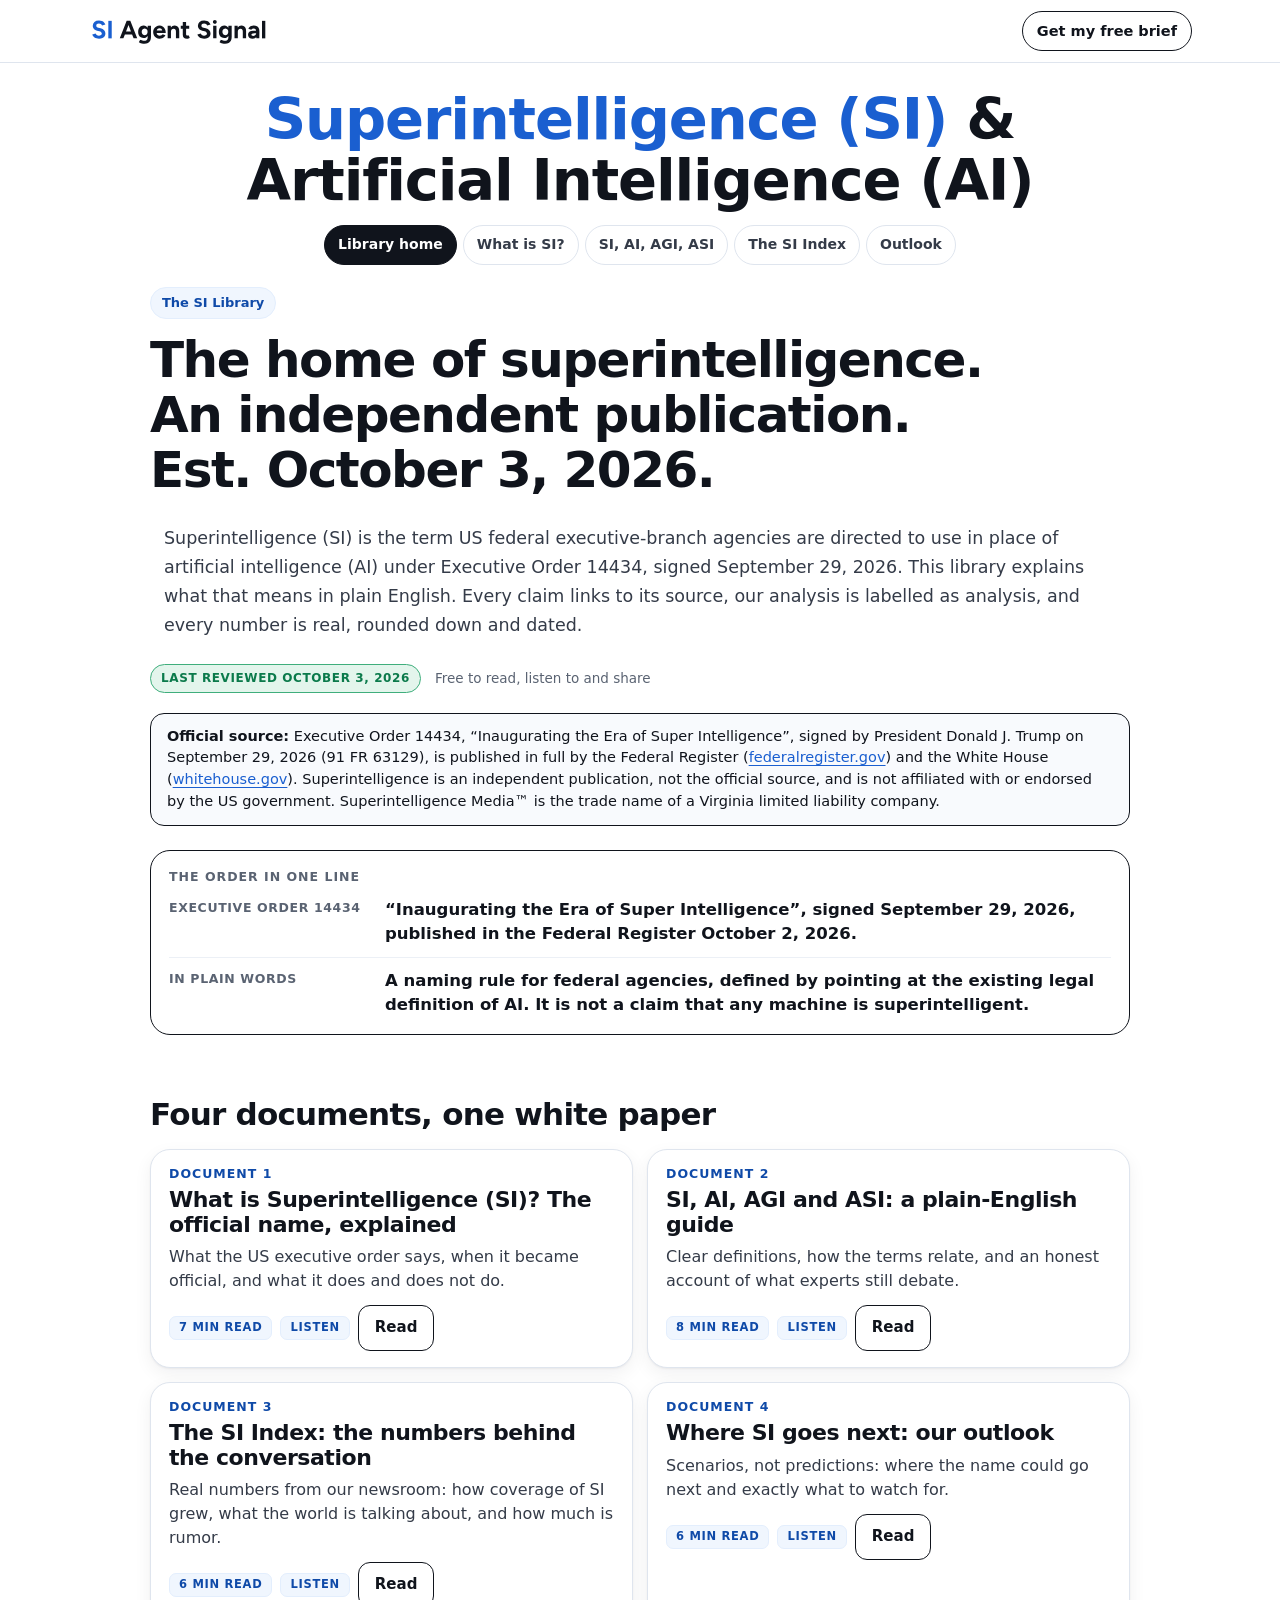
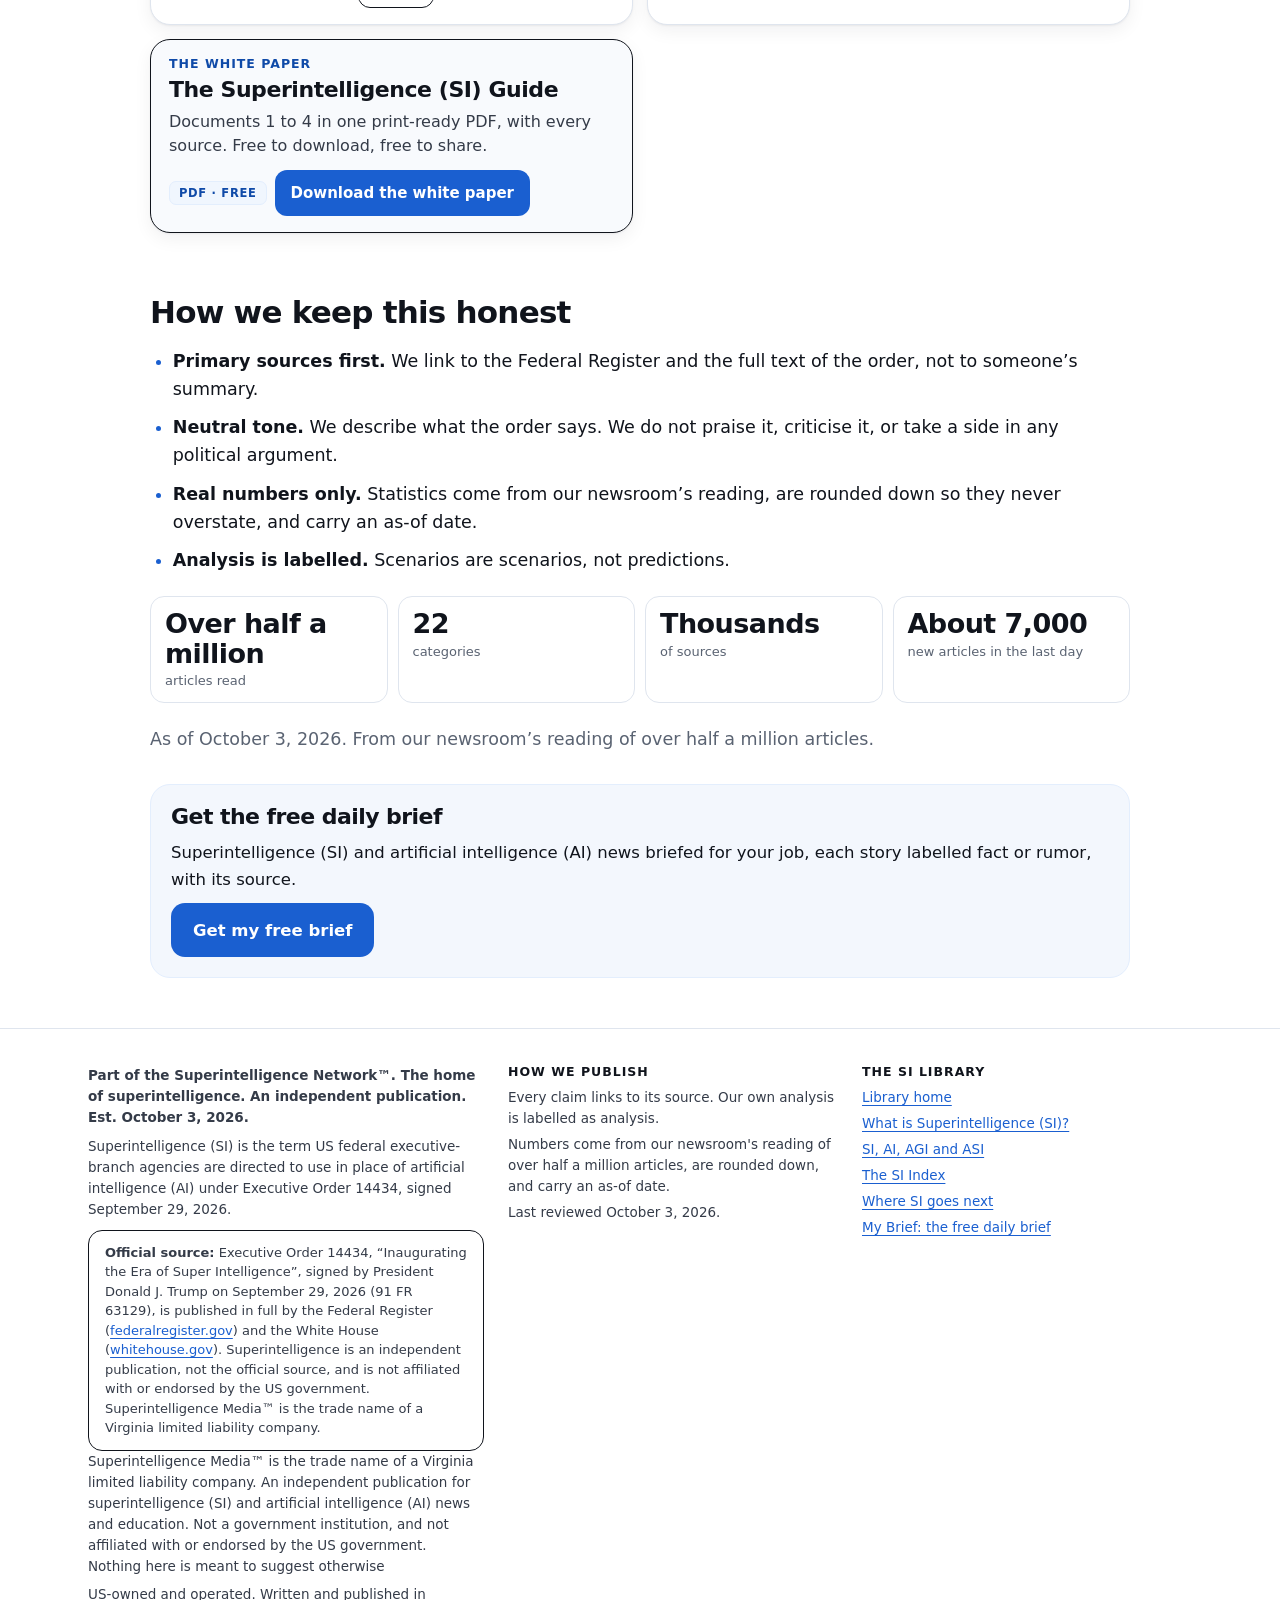
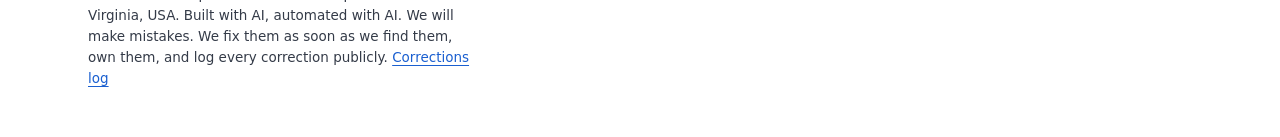
==== commit f725b7ca: "Legal wordings A-E (approved 10-04) Co-Authored-By: Claude Sonnet 5.5 <noreply@anthropic.com>" ====
--- a/si/index.html
+++ b/si/index.html
@@ -12,7 +12,7 @@
 <link rel="icon" type="image/png" href="../img/mark-a.png">
 <meta property="og:type" content="article">
 <meta property="og:site_name" content="The SI Library">
-<meta property="og:title" content="The home of superintelligence. Est. October 3, 2026.">
+<meta property="og:title" content="The home of superintelligence. An independent publication. Est. October 3, 2026.">
 <meta property="og:description" content="The SI Library: clear, sourced explanations of Superintelligence (SI) and Artificial Intelligence (AI), built on the US executive order of September 29, 2026. Four documents and a free white paper.">
 <meta property="og:url" content="https://siagentsignal.com/si/">
 <meta property="og:image" content="https://siagentsignal.com/img/mark-a.png">
@@ -26,7 +26,7 @@
 <link rel="stylesheet" href="../assets/live.css">
 <link rel="stylesheet" href="si.css">
 <script type="application/ld+json">
-{"@context": "https://schema.org", "@type": "CollectionPage", "headline": "The home of superintelligence. Est. October 3, 2026.", "description": "The SI Library: clear, sourced explanations of Superintelligence (SI) and Artificial Intelligence (AI), built on the US executive order of September 29, 2026. Four documents and a free white paper.", "datePublished": "2026-10-03", "dateModified": "2026-10-03", "mainEntityOfPage": "https://siagentsignal.com/si/", "inLanguage": "en", "publisher": {"@type": "Organization", "name": "Superintelligence", "url": "https://siagentsignal.com/"}}
+{"@context": "https://schema.org", "@type": "CollectionPage", "headline": "The home of superintelligence. An independent publication. Est. October 3, 2026.", "description": "The SI Library: clear, sourced explanations of Superintelligence (SI) and Artificial Intelligence (AI), built on the US executive order of September 29, 2026. Four documents and a free white paper.", "datePublished": "2026-10-03", "dateModified": "2026-10-03", "mainEntityOfPage": "https://siagentsignal.com/si/", "inLanguage": "en", "publisher": {"@type": "Organization", "name": "Superintelligence", "url": "https://siagentsignal.com/"}}
 </script>
 </head>
 <body>
@@ -37,7 +37,7 @@
 <main id="main" class="wrap lib">
 <div class="doc wide">
 <span class="eyebrow">The SI Library</span>
-<h1>The home of superintelligence. Est. October 3, 2026.</h1>
+<h1>The home of superintelligence. An independent publication. Est. October 3, 2026.</h1>
 <p class="deck">Superintelligence (SI) is the term US federal executive-branch agencies are directed to use in place of artificial intelligence (AI) under Executive Order 14434, signed September 29, 2026. This library explains what that means in plain English. Every claim links to its source, our analysis is labelled as analysis, and every number is real, rounded down and dated.</p>
 <div class="meta"><span class="reviewed">Last reviewed October 3, 2026</span><span>Free to read, listen to and share</span></div>
 <aside class="official" aria-label="Official source and independence notice"><p><b>Official source:</b> Executive Order 14434, &ldquo;Inaugurating the Era of Super Intelligence&rdquo;, signed by President Donald J. Trump on September 29, 2026 (91 FR 63129), is published in full by the Federal Register (<a href="https://www.federalregister.gov/documents/2026/10/02/2026-20321/inaugurating-the-era-of-super-intelligence" target="_blank" rel="noopener">federalregister.gov<span class="sr"> (opens in a new tab)</span></a>) and the White House (<a href="https://www.whitehouse.gov/presidential-actions/2026/09/inaugurating-the-era-of-super-intelligence/" target="_blank" rel="noopener">whitehouse.gov<span class="sr"> (opens in a new tab)</span></a>). Superintelligence is an independent publication, not the official source, and is not affiliated with or endorsed by the US government. Superintelligence Media™ is the trade name of a Virginia limited liability company.</p></aside>
@@ -62,10 +62,11 @@
   <div class="wrap">
     <div class="foot">
       <div>
-        <p><b>Part of the Superintelligence Network™, the home of superintelligence. Est. October 3, 2026.</b></p>
+        <p><b>Part of the Superintelligence Network™. The home of superintelligence. An independent publication. Est. October 3, 2026.</b></p>
         <p>Superintelligence (SI) is the term US federal executive-branch agencies are directed to use in place of artificial intelligence (AI) under Executive Order 14434, signed September 29, 2026.</p>
         <aside class="official" aria-label="Official source and independence notice"><p><b>Official source:</b> Executive Order 14434, &ldquo;Inaugurating the Era of Super Intelligence&rdquo;, signed by President Donald J. Trump on September 29, 2026 (91 FR 63129), is published in full by the Federal Register (<a href="https://www.federalregister.gov/documents/2026/10/02/2026-20321/inaugurating-the-era-of-super-intelligence" target="_blank" rel="noopener">federalregister.gov<span class="sr"> (opens in a new tab)</span></a>) and the White House (<a href="https://www.whitehouse.gov/presidential-actions/2026/09/inaugurating-the-era-of-super-intelligence/" target="_blank" rel="noopener">whitehouse.gov<span class="sr"> (opens in a new tab)</span></a>). Superintelligence is an independent publication, not the official source, and is not affiliated with or endorsed by the US government. Superintelligence Media™ is the trade name of a Virginia limited liability company.</p></aside>
         <p>Superintelligence Media™ is the trade name of a Virginia limited liability company. An independent publication for superintelligence (SI) and artificial intelligence (AI) news and education. Not a government institution, and not affiliated with or endorsed by the US government. Nothing here is meant to suggest otherwise</p>
+<p>US-owned and operated. Written and published in Virginia, USA. Built with AI, automated with AI. We will make mistakes. We fix them as soon as we find them, own them, and log every correction publicly. <a href="https://siagentsignal.com/corrections.html" target="_blank" rel="noopener">Corrections log</a></p>
       </div>
       <div>
         <h4>How we publish</h4>
--- a/assets/app.css
+++ b/assets/app.css
@@ -593,3 +593,6 @@
 .dlg .x{display:flex;justify-content:space-between;align-items:center;gap:10px;margin-top:12px;flex-wrap:wrap}
 .dlg .status{font-size:13px;color:var(--acc-ink);font-weight:700;margin-top:10px}
 .dlg .status:empty{display:none}
+
+/* si-guide: the free Superintelligence (SI) Guide card (shared snippet, _gen/si_guide.py) */
+.sg{padding:4px 0 28px}.sg-card{display:flex;flex-wrap:wrap;align-items:center;justify-content:space-between;gap:14px 22px;box-sizing:border-box;width:min(100% - 32px,52rem);margin:0 auto;padding:18px 22px;background:var(--acc-softer);border:1px solid var(--line);border-radius:var(--r-lg);text-align:left}.sg-txt{flex:1 1 17rem;min-width:0}.sg-card h2{margin:0 0 4px;font:700 1.25rem/1.25 var(--f-d);letter-spacing:0;text-transform:none;max-width:none;color:var(--ink)}.sg-card p{margin:0;font-size:1rem;line-height:1.5;color:var(--ink-2)}.sg-card p b{color:var(--ink)}.sg .btn.sg-btn{display:inline-flex;align-items:center;justify-content:center;flex:none;width:auto;text-decoration:none;text-align:center;white-space:normal}.sg .btn.sg-btn,.sg .btn.sg-btn:hover{color:#fff}@media (max-width:520px){.sg-card{padding:16px}.sg .btn.sg-btn{width:100%}}
